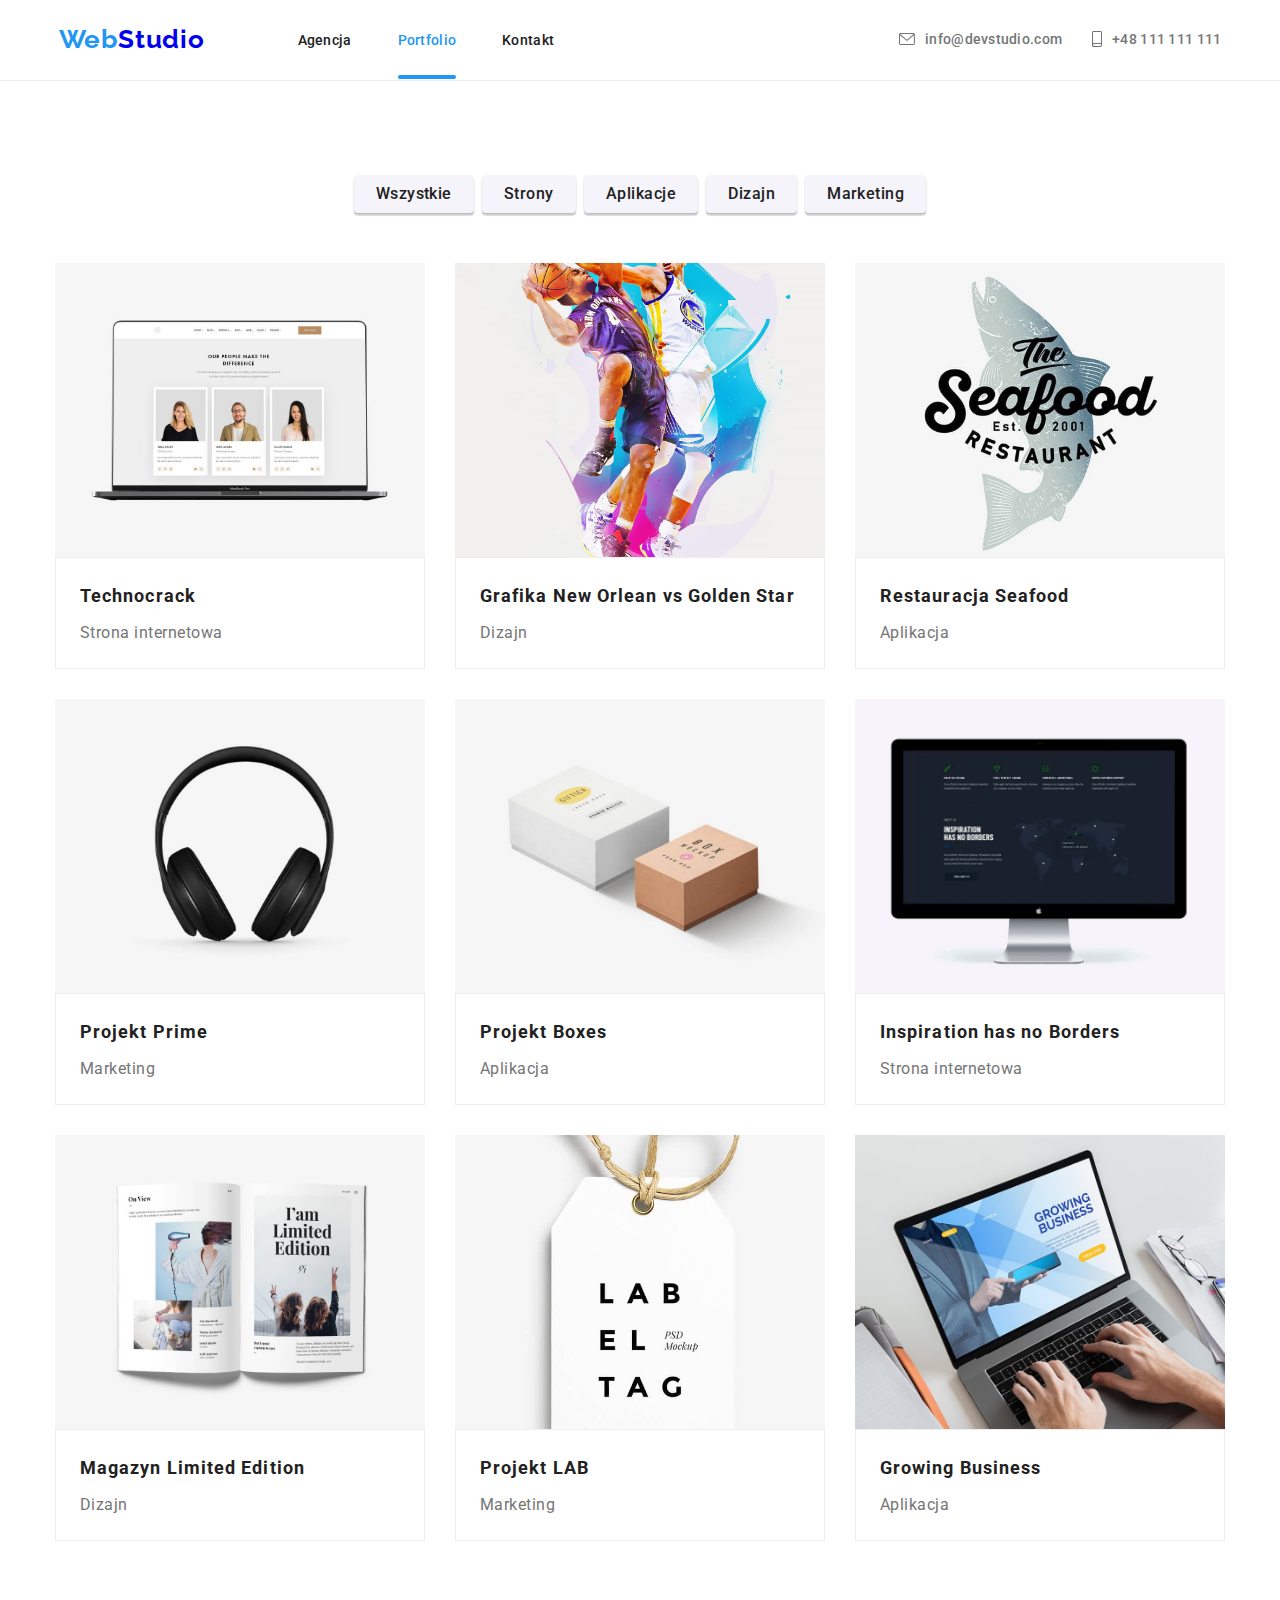
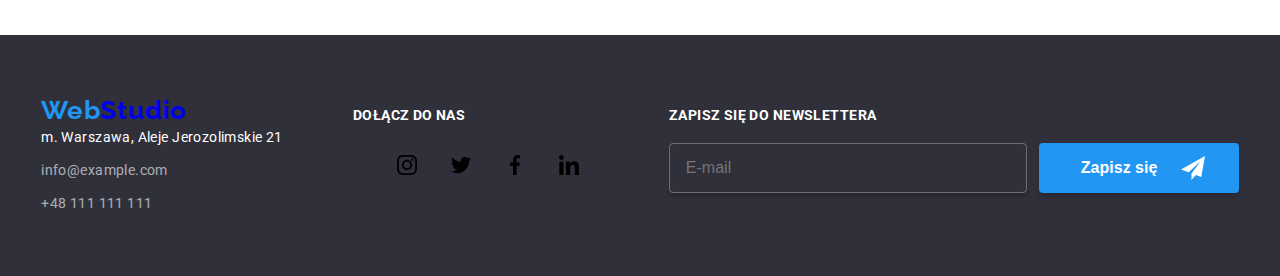
==== portfolio.html @ 89b3011c "Update portfolio.html" ====
<!DOCTYPE html>
<html lang="en">
  <head>
    <meta charset="UTF-8" />
    <meta http-equiv="X-UA-Compatible" content="IE=edge" />
    <meta name="viewport" content="width=device-width, initial-scale=1.0" />
    <title>Portfolio</title>
    <link
      rel="stylesheet"
      href="https://github.com/sindresorhus/modern-normalize.git"
    />
    <link rel="stylesheet" href="css/main.min.css" />
    <link rel="preconnect" href="https://fonts.googleapis.com" />
    <link rel="preconnect" href="https://fonts.gstatic.com" crossorigin />
    <link
      href="https://fonts.googleapis.com/css2?family=Raleway:wght@700&family=Roboto:wght@400;500;700;900&display=swap"
      rel="stylesheet"
    />
  </head>

  <body>
    <header class="header">
      <div class="container">
        <nav class="navigation">
          <a class="logo logo--light" href="index.html"
            ><span class="logo__accent-text">Web</span>Studio</a
          >
          <ul class="navigation__list">
            <li class="navigation__item">
              <a class="navigation__link" href="./index.html">Agencja</a>
            </li>
            <li class="navigation__item">
              <a class="current" href="./portfolio.html">Portfolio</a>
            </li>
            <li class="navigation__item">
              <a class="navigation__link" href="/kontakt">Kontakt</a>
            </li>
          </ul>
          <ul class="contact">
            <li class="contact__item">
              <a
                class="contact__link contact__link--mail"
                href="mailto:info@devstudio.com"
              >
                <svg class="contact__icon" width="16px" height="12px">
                  <use href="./images/icons.svg#icon-envelope"></use>
                </svg>
                <span>info@devstudio.com</span></a
              >
            </li>
            <li class="contact__item">
              <a
                class="contact__link contact__link--phone"
                href="tel:+48111111111"
              >
                <svg class="contact__icon" width="10px" height="16px">
                  <use href="./images/icons.svg#icon-smartphone"></use>
                </svg>
                <span>+48 111 111 111</span>
              </a>
            </li>
          </ul>
        </nav>
      </div>
    </header>

    <main>
      <!--HERO-->
      <section class="portfolio__hero">
        <div class="container">
          <h2 class="hidden">Portfolio Hero</h2>
          <nav class="portfolio__navigation">
            <ul class="portfolio__navigation-list">
              <li class="portfolio__navigation-item">
                <button class="portfolio__navigation-btn" type="button">
                  Wszystkie
                </button>
              </li>
              <li class="portfolio__navigation-item">
                <button class="portfolio__navigation-btn" type="button">
                  Strony
                </button>
              </li>
              <li class="portfolio__navigation-item">
                <button class="portfolio__navigation-btn" type="button">
                  Aplikacje
                </button>
              </li>
              <li class="portfolio__navigation-item">
                <button class="portfolio__navigation-btn" type="button">
                  Dizajn
                </button>
              </li>
              <li class="portfolio__navigation-item">
                <button class="portfolio__navigation-btn" type="button">
                  Marketing
                </button>
              </li>
            </ul>
          </nav>
        </div>
      </section>
      <!--END HERO-->

      <!--GALLERY-->
      <section class="gallery">
        <div class="container">
          <ul class="gallery__list">
            <li class="gallery__item">
              <div class="gallery__card">
                <img
                  class="gallery__img"
                  src="./images/portfolio/portfolio-a.jpg"
                  alt="Technocrack image"
                  width="370"
                  height="294"
                />
                <div class="overlay">
                  <p>
                    Lorem ipsum dolor sit amet consectetur adipisicing elit.
                    Reprehenderit debitis quas, fuga possimus non dolorum,
                    repellat qui provident dolores ad odit eum at eius dicta.
                    Harum reiciendis ipsum at officiis!
                  </p>
                </div>
              </div>
              <div class="gallery__item-wrapper">
                <h3 class="gallery__item-header">Technocrack</h3>
                <p class="gallery__item-description">Strona internetowa</p>
              </div>
            </li>
            <li class="gallery__item">
              <div class="gallery__card">
                <img
                  class="gallery__img"
                  src="./images/portfolio/portfolio-b.jpg"
                  alt="Grafika New Orlean vs Golden Star"
                  width="370"
                  height="294"
                />
                <div class="overlay">
                  <p>
                    Lorem ipsum dolor sit amet consectetur adipisicing elit.
                    Reprehenderit debitis quas, fuga possimus non dolorum,
                    repellat qui provident dolores ad odit eum at eius dicta.
                    Harum reiciendis ipsum at officiis!
                  </p>
                </div>
              </div>
              <div class="gallery__item-wrapper">
                <h3 class="gallery__item-header">
                  Grafika New Orlean vs Golden Star
                </h3>
                <p class="gallery__item-description">Dizajn</p>
              </div>
            </li>
            <li class="gallery__item">
              <div class="gallery__card">
                <img
                  class="gallery__img"
                  src="./images/portfolio/portfolio-c.jpg"
                  alt="Restauracja Seafood image"
                  width="370"
                  height="294"
                />
                <div class="overlay">
                  <p>
                    Lorem ipsum dolor sit amet consectetur adipisicing elit.
                    Reprehenderit debitis quas, fuga possimus non dolorum,
                    repellat qui provident dolores ad odit eum at eius dicta.
                    Harum reiciendis ipsum at officiis!
                  </p>
                </div>
              </div>
              <div class="gallery__item-wrapper">
                <h3 class="gallery__item-header">Restauracja Seafood</h3>
                <p class="gallery__item-description">Aplikacja</p>
              </div>
            </li>
            <li class="gallery__item">
              <div class="gallery__card">
                <img
                  class="gallery__img"
                  src="./images/portfolio/portfolio-d.jpg"
                  alt="Projekt Prime image"
                  width="370"
                  height="294"
                />
                <div class="overlay">
                  <p>
                    Lorem ipsum dolor sit amet consectetur adipisicing elit.
                    Reprehenderit debitis quas, fuga possimus non dolorum,
                    repellat qui provident dolores ad odit eum at eius dicta.
                    Harum reiciendis ipsum at officiis!
                  </p>
                </div>
              </div>
              <div class="gallery__item-wrapper">
                <h3 class="gallery__item-header">Projekt Prime</h3>
                <p class="gallery__item-description">Marketing</p>
              </div>
            </li>
            <li class="gallery__item">
              <div class="gallery__card">
                <img
                  class="gallery__img"
                  src="./images/portfolio/portfolio-e.jpg"
                  alt="Projekt Boxes image"
                  width="370"
                  height="294"
                />
                <div class="overlay">
                  <p>
                    Lorem ipsum dolor sit amet consectetur adipisicing elit.
                    Reprehenderit debitis quas, fuga possimus non dolorum,
                    repellat qui provident dolores ad odit eum at eius dicta.
                    Harum reiciendis ipsum at officiis!
                  </p>
                </div>
              </div>
              <div class="gallery__item-wrapper">
                <h3 class="gallery__item-header">Projekt Boxes</h3>
                <p class="gallery__item-description">Aplikacja</p>
              </div>
            </li>
            <li class="gallery__item">
              <div class="gallery__card">
                <img
                  class="gallery__img"
                  src="./images/portfolio/portfolio-f.jpg"
                  alt="Inspiration has no Borders image"
                  width="370"
                  height="294"
                />
                <div class="overlay">
                  <p>
                    Lorem ipsum dolor sit amet consectetur adipisicing elit.
                    Reprehenderit debitis quas, fuga possimus non dolorum,
                    repellat qui provident dolores ad odit eum at eius dicta.
                    Harum reiciendis ipsum at officiis!
                  </p>
                </div>
              </div>
              <div class="gallery__item-wrapper">
                <h3 class="gallery__item-header">Inspiration has no Borders</h3>
                <p class="gallery__item-description">Strona internetowa</p>
              </div>
            </li>
            <li class="gallery__item">
              <div class="gallery__card">
                <img
                  class="gallery__img"
                  src="./images/portfolio/portfolio-g.jpg"
                  alt="Magazyn Limited Edition image"
                  width="370"
                  height="294"
                />
                <div class="overlay">
                  <p>
                    Lorem ipsum dolor sit amet consectetur adipisicing elit.
                    Reprehenderit debitis quas, fuga possimus non dolorum,
                    repellat qui provident dolores ad odit eum at eius dicta.
                    Harum reiciendis ipsum at officiis!
                  </p>
                </div>
              </div>
              <div class="gallery__item-wrapper">
                <h3 class="gallery__item-header">Magazyn Limited Edition</h3>
                <p class="gallery__item-description">Dizajn</p>
              </div>
            </li>
            <li class="gallery__item">
              <div class="gallery__card">
                <img
                  class="gallery__img"
                  src="./images/portfolio/portfolio-h.jpg"
                  alt="Projekt LAB image"
                  width="370"
                  height="294"
                />
                <div class="overlay">
                  <p>
                    Lorem ipsum dolor sit amet consectetur adipisicing elit.
                    Reprehenderit debitis quas, fuga possimus non dolorum,
                    repellat qui provident dolores ad odit eum at eius dicta.
                    Harum reiciendis ipsum at officiis!
                  </p>
                </div>
              </div>
              <div class="gallery__item-wrapper">
                <h3 class="gallery__item-header">Projekt LAB</h3>
                <p class="gallery__item-description">Marketing</p>
              </div>
            </li>
            <li class="gallery__item">
              <div class="gallery__card">
                <img
                  class="gallery__img"
                  src="./images/portfolio/portfolio-i.jpg"
                  alt="Growing Business image"
                  width="370"
                  height="294"
                />
                <div class="overlay">
                  <p>
                    Lorem ipsum dolor sit amet consectetur adipisicing elit.
                    Reprehenderit debitis quas, fuga possimus non dolorum,
                    repellat qui provident dolores ad odit eum at eius dicta.
                    Harum reiciendis ipsum at officiis!
                  </p>
                </div>
              </div>
              <div class="gallery__item-wrapper">
                <h3 class="gallery__item-header">Growing Business</h3>
                <p class="gallery__item-description">Aplikacja</p>
              </div>
            </li>
          </ul>
        </div>
      </section>
      <!--END GALLERY-->
    </main>

    <!--FOOTER-->
    <footer class="footer">
      <div class="container">
        <div class="contact-info">
          <a class="logo logo--dark" href="index.html"
            ><span class="logo__accent-text">Web</span>Studio</a
          >
          <address class="address">
            <ul class="contact-info__list">
              <li class="contact-info__item">
                <a
                  class="contact-info__link contact-info__link--address"
                  href="https://goo.gl/maps/wrtb3fmdNpKWTfnc9"
                  target="_blank"
                  >m. Warszawa, Aleje Jerozolimskie 21</a
                >
              </li>
              <li class="contact-info__item">
                <a class="contact-info__link" href="mailto:info@example.com"
                  >info@example.com</a
                >
              </li>
              <li class="contact-info__item">
                <a class="contact-info__link" href="tel:+48111111111"
                  >+48 111 111 111</a
                >
              </li>
            </ul>
          </address>
        </div>

        <div class="footer__social-links">
          <h3 class="footer__header">DOŁĄCZ DO NAS</h3>
          <ul class="social-links">
            <li class="social-links__item">
              <svg
                class="social-links__icon social-links__icon--dark"
                width="44"
                height="44"
              >
                <svg width="20" height="20" x="12" y="12">
                  <use href="./images/icons.svg#icon-instagram"></use>
                </svg>
              </svg>
            </li>
            <li class="social-links__item">
              <svg
                class="social-links__icon social-links__icon--dark"
                width="44"
                height="44"
              >
                <svg width="20" height="20" x="12" y="12">
                  <use href="./images/icons.svg#icon-twitter"></use>
                </svg>
              </svg>
            </li>
            <li class="social-links__item">
              <svg
                class="social-links__icon social-links__icon--dark"
                width="44"
                height="44"
              >
                <svg width="20" height="20" x="12" y="12">
                  <use href="./images/icons.svg#icon-facebook"></use>
                </svg>
              </svg>
            </li>
            <li class="social-links__item">
              <svg
                class="social-links__icon social-links__icon--dark"
                width="44"
                height="44"
              >
                <svg width="20" height="20" x="12" y="12">
                  <use href="./images/icons.svg#icon-linkedin"></use>
                </svg>
              </svg>
            </li>
          </ul>
        </div>

        <div class="newsletter">
          <h3 class="footer__header">Zapisz się do newslettera</h3>
          <form class="signup-form" name="signup_form" autocomplete="on">
            <label for="email" class="signup-form__label"></label>
            <input
              type="email"
              class="signup-form__input"
              name="email"
              id="email"
              required
              placeholder="E-mail"
            />
            <button type="submit" class="signup-form__button">
              <span class="signup-form__button-text">Zapisz się</span>
              <svg class="signup-form__icon" width="24px" height="24px">
                <use href="./images/icons.svg#icon-send"></use>
              </svg>
            </button>
          </form>
        </div>
      </div>
    </footer>
    <!--END FOOTER-->
  </body>
</html>
---- css/main.min.css ----
:root{--main-font: "Roboto", sans-serif;--secondary-font: "Raleway", sans-serif}body{font-family:"Roboto", sans-serif;color:#212121;background-color:#fff;margin:0}.container{max-width:1600px;padding:0 15px;margin:0 auto}h1,h2,h3,h4,h5,h6{margin:0;padding:0}ul,ol{margin:0;padding:0}p{margin:0;padding:0}img{display:block}*{box-sizing:border-box}.header .container{padding-top:24px;padding-bottom:25px}.header{border-bottom:1px solid #ececec}.navigation{display:flex;align-items:center;justify-content:center}.navigation__list{display:flex;list-style:none}.navigation__item:not(:last-child){margin-right:46px}.navigation__link{font-weight:500;font-size:14px;line-height:1.143;letter-spacing:0.02em;text-decoration:none;fill:#757575;color:#212121;cursor:pointer;transition:color 250ms cubic-bezier(0.4, 0, 0.2, 1);position:relative;text-decoration:none}.navigation__link:hover,.navigation__link:focus{color:#2196f3;fill:#2196f3}.hero .container{display:flex;flex-direction:column;justify-content:center;align-items:center;padding-top:200px;padding-bottom:200px}.hero{background-color:#2f303a;border-bottom:2px solid #212121;background-image:linear-gradient(rgba(47,48,58,0.4), rgba(47,48,58,0.4)),url("../images/background-img.jpg");background-size:cover;background-repeat:no-repeat}.hero__header{font-weight:900;font-size:44px;line-height:1.364;text-align:center;letter-spacing:0.06em;text-transform:uppercase;color:#fff;width:696px;margin-bottom:30px}.about .container{padding-top:94px;padding-bottom:94px}.about__list{display:flex;justify-content:center;list-style:none}.about__card-wrapper{width:270px}.about__card{width:270px;height:120px}.about__card>.about__card-img{display:block;height:100%;width:100%;object-fit:cover}.about__item:not(:last-child){padding-right:30px}.about__item-wrapper{padding-top:30px}.about__item-header{font-weight:bold;font-size:14px;line-height:1.143;letter-spacing:0.03em;text-transform:uppercase;margin-bottom:10px}.about__item-description{font-size:14px;line-height:1.714;letter-spacing:0.03em;color:#757575}.services .container{padding-top:0;padding-bottom:94px}.services__list{display:flex;justify-content:center;list-style:none}.services__item:not(:last-child){padding-right:30px}.services__img{object-fit:cover}.services__item-wrapper{width:370px;height:70px;background-color:rgba(47,48,58,0.8)}.services__item-header{font-weight:bold;font-size:14px;line-height:1.143;text-align:center;letter-spacing:0.03em;text-transform:uppercase;color:#fff;padding-top:27px;padding-bottom:27px}.services__card-wrapper{position:relative}.services__card-wrapper>.services__item-wrapper{position:absolute;bottom:0px}.team .container{padding-top:94px;padding-bottom:94px}.team{background-color:#f5f4fa}.team__card-wrapper{box-shadow:0px 2px 1px 0px rgba(0,0,0,0.2),0px 1px 1px 0px rgba(0,0,0,0.14),0px 1px 3px 0px rgba(0,0,0,0.12);border-bottom-right-radius:4px;border-bottom-left-radius:4px}.team__list{display:flex;justify-content:center;list-style:none}.team__item:not(:last-child){padding-right:30px}.team__card-img{width:270px;height:260px}.team__card-img>.team__img{display:block;height:100%;width:100%;object-fit:cover}.team__item-wrapper{padding-top:30px;padding-bottom:30px;background-color:#fff;border-bottom-right-radius:4px;border-bottom-left-radius:4px}.team__item-header{font-weight:500;font-size:16px;line-height:1.188;text-align:center;letter-spacing:0.03em;margin-bottom:10px}.team__item-description{font-size:16px;line-height:1.188;text-align:center;letter-spacing:0.03em;color:#757575;margin-bottom:16px}.clients .container{padding-top:94px;padding-bottom:94px}.clients__list{display:flex;justify-content:center;list-style:none}.clients__item:not(:last-child){padding-right:30px}.clients__logo{fill:#afb1b8;border:1px solid #afb1b8;border-radius:4px;transition:fill,border-color 250ms cubic-bezier(0.4, 0, 0.2, 1)}.clients__logo:hover,.clients__logo:focus{fill:#2196f3;cursor:pointer;border-color:#2196f3}.footer{background-color:#2f303a}.footer .container{display:flex;justify-content:center}.footer__header{font-weight:bold;font-size:14px;line-height:1.143;letter-spacing:0.03em;text-transform:uppercase;color:#fff;margin-bottom:20px}.newsletter{display:flex;flex-direction:column;justify-content:flex-start;padding-top:72px;padding-left:78px}.portfolio__hero .container{padding-top:94px;padding-bottom:50px}.portfolio__navigation-list{display:flex;justify-content:center;list-style:none}.portfolio__navigation-item:not(:last-child){margin-right:8px}.gallery .container{display:flex;justify-content:center;padding-top:0;padding-bottom:94px}.gallery__list{display:flex;flex-wrap:wrap;margin-left:-30px;margin-top:-30px;width:1200px;list-style:none}.gallery__item{margin-left:30px;margin-top:30px;flex-basis:calc(100% / 3 - 30px);transition:box-shadow 250ms cubic-bezier(0.4, 0, 0.2, 1)}.gallery__item:hover,.gallery__item:focus{box-shadow:1px 4px 6px 0px rgba(0,0,0,0.16),0px 4px 4px 0px rgba(0,0,0,0.06),0px 1px 1px 0px rgba(0,0,0,0.12)}.gallery__item:hover .overlay{transform:translateY(0)}.gallery__item-wrapper{padding:20px 24px;background-color:#fff;border-top-width:none;border-top-style:none;border-top-color:none;border:1px solid #eeeeee}.gallery__card{width:370px;height:294px;position:relative;overflow:hidden}.gallery__img{display:block;height:100%;width:100%;object-fit:cover}.gallery__item-header{font-weight:bold;font-size:18px;line-height:2;letter-spacing:0.06em;margin-bottom:4px}.gallery__item-description{font-size:16px;line-height:1.875;letter-spacing:0.03em;color:#757575}.backdrop{position:fixed;left:0;top:0;width:100%;height:100%;background-color:rgba(0,0,0,0.2)}.close-btn{position:absolute;top:8px;right:8px;width:30px;height:30px;background-color:#fff;border:1px solid rgba(0,0,0,0.1);border-radius:50%;cursor:pointer;align-content:center;padding:5px 5px}.modal-form__button{display:block;padding:10px 76px;border-radius:4px;border-style:none;background-color:#2196f3;color:#fff;font-weight:bold;font-size:16px;line-height:1.875;text-align:center;cursor:pointer;letter-spacing:6%;margin:0 auto;box-shadow:0px 4px 4px 0px rgba(0,0,0,0.15);transition:background-color 250ms cubic-bezier(0.4, 0, 0.2, 1)}.modal-form__button:hover,.modal-form__button:focus{color:#212121;background-color:#f5f4fa}.signup-form__button{width:200px;height:50px;font-weight:bold;font-size:16px;line-height:1.875;display:flex;align-items:center;text-align:left;letter-spacing:6%;color:#fff;background-color:#2196f3;cursor:pointer;padding-left:42px;border-radius:4px;border-style:none;transition:color,background-color 250ms cubic-bezier(0.4, 0, 0.2, 1);box-shadow:0px 4px 4px 0px rgba(0,0,0,0.15)}.signup-form__button:hover,.signup-form__button:focus{background-color:#f5f4fa}.signup-form__button:hover>*,.signup-form__button:focus>*{color:#212121;fill:#212121}.hero__modal-button{font-weight:bold;font-size:16px;line-height:1.875;letter-spacing:0.06em;color:#fff;background-color:#2196f3;cursor:pointer;padding:10px 41px 10px 42px;border-radius:4px;border-style:none;transition:color,background-color 250ms cubic-bezier(0.4, 0, 0.2, 1)}.hero__modal-button:hover,.hero__modal-button:focus{color:#212121;background-color:#f5f4fa}.portfolio__navigation-btn{font-family:var(--main-font);font-style:normal;font-weight:500;font-size:16px;line-height:1.625;text-align:center;letter-spacing:0.03em;color:#212121;background-color:#f5f4fa;cursor:pointer;padding:6px 22px;border-radius:4px;border-style:none;box-shadow:0px 2px 2px 0px rgba(0,0,0,0.12),0px 1px 2px 0px rgba(0,0,0,0.08),0px 3px 1px 0px rgba(0,0,0,0.1);transition:color,background-color 250ms cubic-bezier(0.4, 0, 0.2, 1)}.portfolio__navigation-btn:hover,.portfolio__navigation-btn:focus{color:#fff;background-color:#2196f3}.contact{display:flex;list-style:none}.contact__link{display:flex;align-items:center;color:#757575;font-weight:500;font-size:14px;line-height:1.143;letter-spacing:0.02em;text-decoration:none;fill:#757575;cursor:pointer;transition:color 250ms cubic-bezier(0.4, 0, 0.2, 1);position:relative;text-decoration:none}.contact__link:hover,.contact__link:focus{color:#2196f3;fill:#2196f3}.contact__link--mail{margin-right:30px;margin-left:345px}.contact__link--phone{margin-right:auto}.contact__icon{margin-right:10px;transition:fill 250ms cubic-bezier(0.4, 0, 0.2, 1)}.contact__icon:hover,.contact__icon:focus{color:#2196f3;fill:#2196f3}.contact-info{display:flex;flex-direction:column;justify-content:flex-start;padding-top:60px;padding-bottom:60px}.contact-info__list{list-style:none}.contact-info__item:not(:first-child){margin-top:9px}.contact-info__link{font-family:var(--main-font);font-style:normal;font-weight:normal;font-size:14px;line-height:1.714;letter-spacing:0.03em;color:#fff;opacity:60%;text-decoration:none;transition:color 250ms cubic-bezier(0.4, 0, 0.2, 1);text-decoration:none}.contact-info__link:hover,.contact-info__link:focus{color:#2196f3;fill:#2196f3}.contact-info__link--address{opacity:1}.current{font-weight:500;font-size:14px;line-height:1.143;letter-spacing:0.02em;text-decoration:none;color:#2196f3;fill:#757575;cursor:pointer;transition:color 250ms cubic-bezier(0.4, 0, 0.2, 1);position:relative}.current::after{position:absolute;content:"";display:block;width:100%;height:4px;background-color:#2196f3;border-radius:2px;border-style:none;top:43.5px}.logo{font-family:var(--secondary-font);font-weight:bold;font-size:26px;line-height:1.192;letter-spacing:0.03em;text-decoration:none;margin-right:93px;text-decoration:none}.logo--light-theme{color:#212121}.logo--dark-theme{color:#fff;margin-bottom:20px}.logo__accent-text{color:#2196f3}.modal{position:absolute;top:50%;left:50%;transform:translate(-50%, -50%);width:528px;min-height:581px;padding:40px;background-color:#fff;border-radius:4px;box-shadow:0px 2px 1px 0px rgba(0,0,0,0.2),0px 1px 1px 0px rgba(0,0,0,0.14),0px 1px 3px 0px rgba(0,0,0,0.12);transition:transform 1s ease-out}.is-hidden{opacity:0;visibility:hidden;pointer-events:none}.is-hidden .modal{transform:rotate(270deg)}.modal-form{display:flex;width:100%;flex-direction:column}.modal-form__header{text-align:center;font-weight:bold;font-size:20px;line-height:1.15;letter-spacing:3%;color:#212121;margin-bottom:12px}.modal-form__field{font-size:12px;line-height:1.167;text-align:left;vertical-align:top;letter-spacing:1%;color:#757575}.modal-form__field:not(:first-child){margin-top:10px}.modal-form__input-wrapper{position:relative;display:block;margin-top:4px}.modal-form__input{width:100%;height:40px;border:1px solid rgba(33,33,33,0.2);border-radius:4px;padding-left:42px;transition:border-color 250ms cubic-bezier(0.4, 0, 0.2, 1)}.modal-form__input:focus{outline:none;border-color:#2196f3}.modal-form__input:focus+.modal-form__icon{fill:#2196f3}.modal-form__icon{position:absolute;top:50%;left:12px;transform:translateY(-50%);fill:#212121;display:block;width:18px;height:18px;transition:fill 250ms cubic-bezier(0.4, 0, 0.2, 1)}.modal-form__message{width:100%;height:120px;border:1px solid rgba(33,33,33,0.2);border-radius:4px;outline:none;padding:12px 16px;margin-top:4px;margin-bottom:20px;resize:none;transition:border-color 250ms cubic-bezier(0.4, 0, 0.2, 1)}.modal-form__message:focus{outline:none;border-color:#2196f3}.modal-form__message::placeholder{font-size:12px;line-height:1.167;text-align:left;vertical-align:top;letter-spacing:1%;color:rgba(117,117,117,0.5)}.modal-form__policy-wrapper{display:flex;justify-content:center}.modal-form__policy-text{margin-bottom:30px;font-size:14px;line-height:1.714;text-align:left;vertical-align:top;align-items:center;letter-spacing:3%;color:#757575;cursor:pointer}.modal-form__policy-text::before{display:inline-block;vertical-align:middle;content:"";width:12px;height:12px;border:2.5px solid #212121;border-radius:3px;margin-right:8px;cursor:pointer;transition:background-color,border-color 250ms cubic-bezier(0.4, 0, 0.2, 1)}.modal-form__policy{appearance:none}.modal-form__policy:checked+.modal-form__policy-text::before{background-color:#2196f3;border-width:1px;border-color:#2196f3;background-image:url(../images/icon-check.svg);background-size:contain;background-repeat:no-repeat;width:15px;height:15px}.modal-form__policy-link{color:#2196f3;text-decoration:none}.overlay{position:absolute;top:0;left:0;width:100%;height:100%;background-color:rgba(33,150,243,0.9);transform:translateY(100%);transition:transform 250ms cubic-bezier(0.4, 0, 0.2, 1)}.overlay>p{color:#fff;padding:49px 45px 49px 24px;margin:0;font-size:18px;line-height:28px;text-align:left;letter-spacing:3%}.secondary-header{font-weight:700;font-size:36px;line-height:1.167;text-align:center;letter-spacing:0.03em;margin-bottom:50px}.hidden{display:none}.signup-form{display:flex;flex-direction:row}.signup-form__input{width:358px;height:50px;border-radius:4px;border:1px solid rgba(255,255,255,0.3);font-size:16px;line-height:1.25;text-align:left;letter-spacing:3%;color:rgba(255,255,255,0.6);padding-left:16px;box-shadow:0px 4px 4px 0px rgba(0,0,0,0.15);margin-right:12px;background-color:inherit;transition:border-color 250ms cubic-bezier(0.4, 0, 0.2, 1);outline:none}.signup-form__input:focus-within{border-color:#2196f3}.signup-form__icon{width:24px;height:24px;fill:#fff;margin-left:24px;transition:fill,background-color 250ms cubic-bezier(0.4, 0, 0.2, 1)}.social-links{display:flex;list-style:none}.social-links__item:first-child{padding-left:32px}.social-links__item:not(:last-child){padding-right:10px}.social-links__item--left:first-child{padding-left:0px}.social-links__icon{cursor:pointer;border-radius:50%;border-style:none;height:44px;width:44px;transition:fill,background-color 250ms cubic-bezier(0.4, 0, 0.2, 1)}.social-links__icon:hover,.social-links__icon:focus{fill:#fff;background-color:#2196f3;border-radius:50%;border-style:none;height:44px;width:44px}.social-links__icon--light-theme{fill:#afb1b8;background-color:#fff}.social-links__icon--dark-theme{fill:#fff;background-image:linear-gradient(rgba(255,255,255,0.1), rgba(255,255,255,0.1))}.footer__social-links{display:flex;flex-direction:column;justify-content:flex-start;padding-top:72px;padding-left:70px}
/*# sourceMappingURL=main.min.css.map */
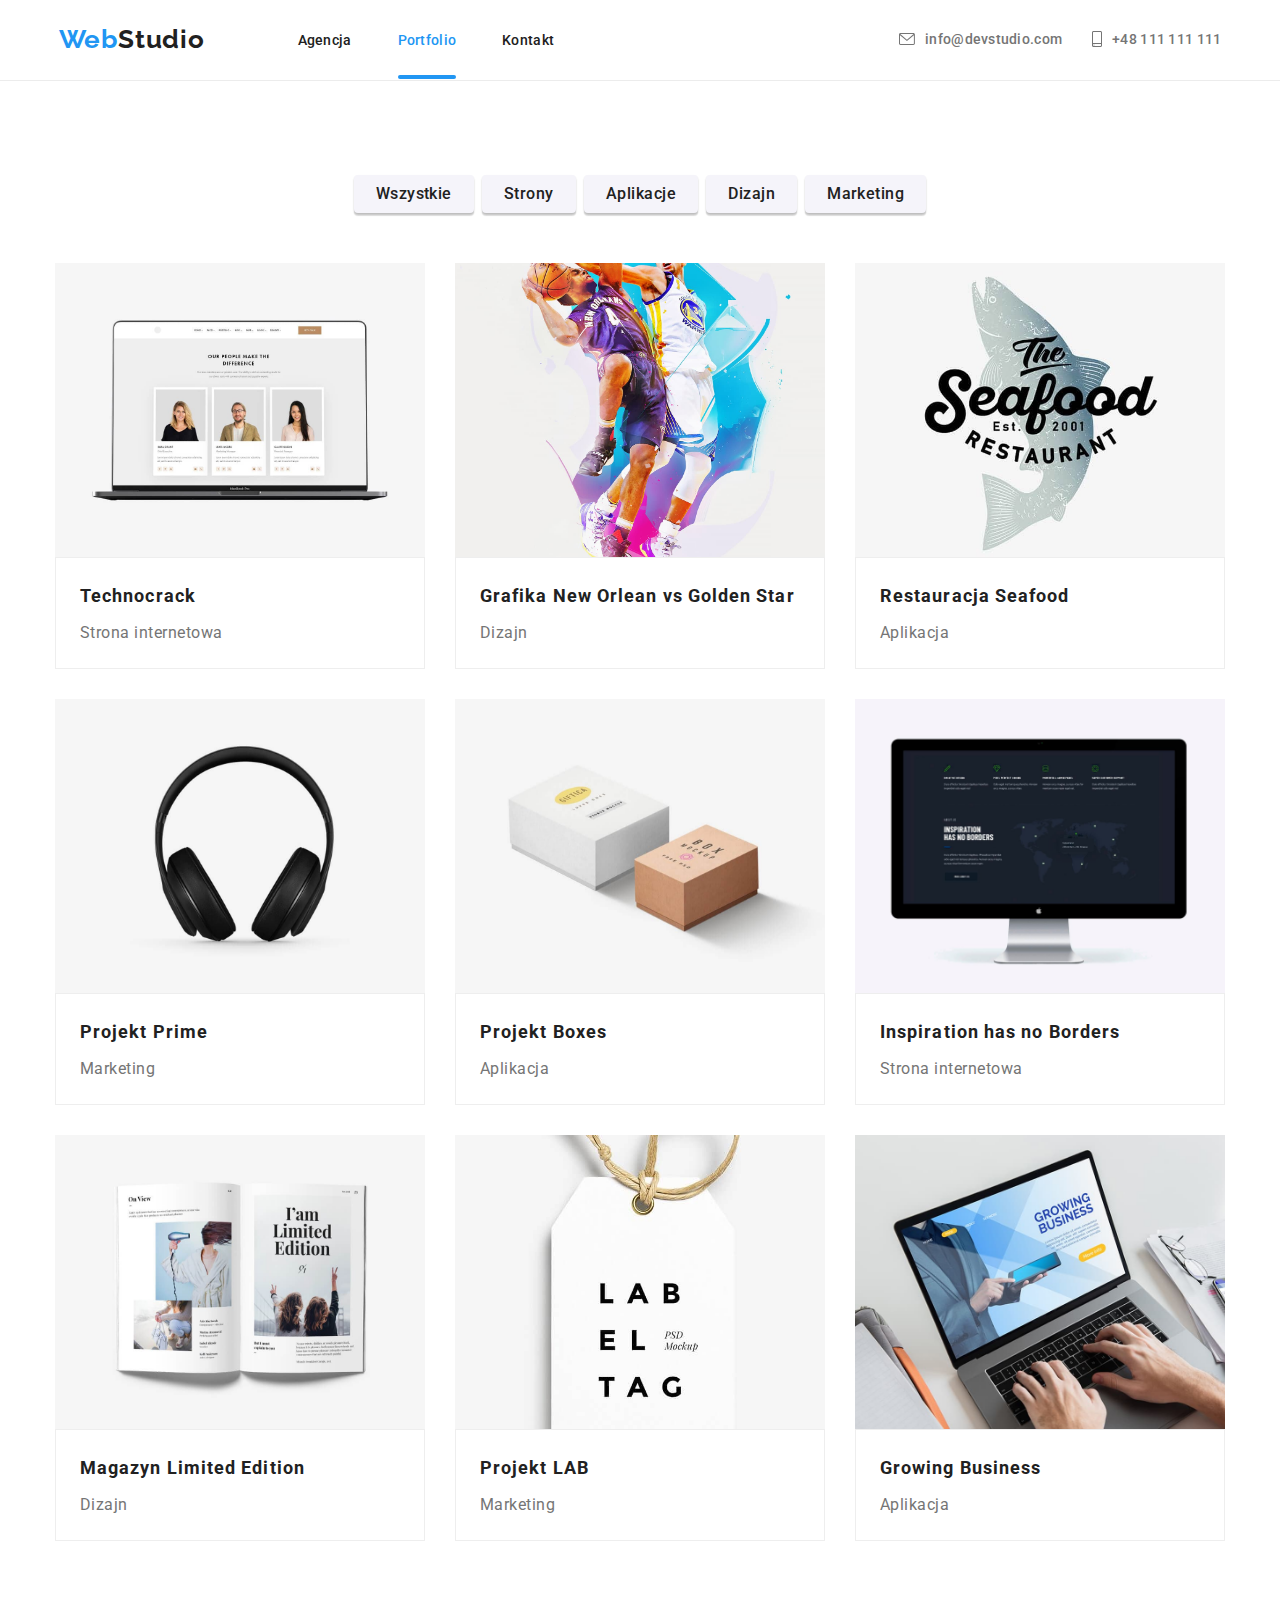
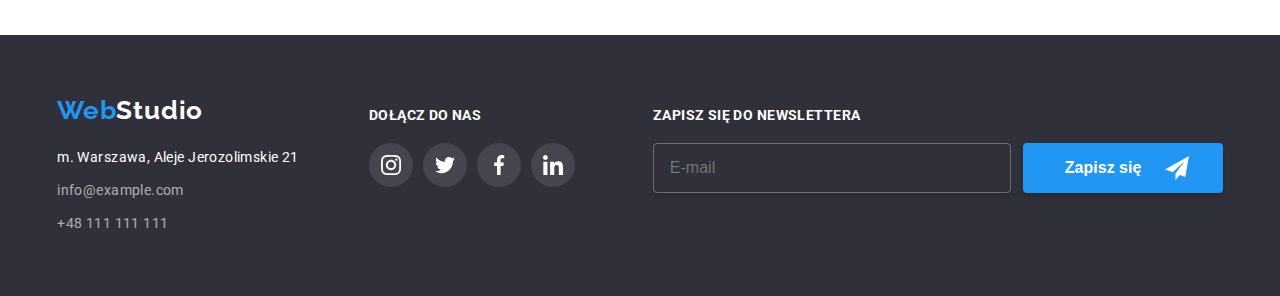
==== commit 7ade2765: "Update portfolio.html" ====
--- a/portfolio.html
+++ b/portfolio.html
@@ -60,6 +60,19 @@
               </a>
             </li>
           </ul>
+          <ul class="mobile-menu">
+            <li class="mobile-menu__item">
+              <button
+                type="button"
+                class="mobile-menu__modal-button"
+                data-modal-open
+              >
+                <svg class="mobile-menu__icon" width="24px" height="16px">
+                  <use href="./images/icons.svg#icon-mobile-menu"></use>
+                </svg>
+              </button>
+            </li>
+          </ul>
         </nav>
       </div>
     </header>
@@ -68,7 +81,6 @@
       <!--HERO-->
       <section class="portfolio__hero">
         <div class="container">
-          <h2 class="hidden">Portfolio Hero</h2>
           <nav class="portfolio__navigation">
             <ul class="portfolio__navigation-list">
               <li class="portfolio__navigation-item">
@@ -425,5 +437,62 @@
       </div>
     </footer>
     <!--END FOOTER-->
+
+    <!--MOBILE MENU-->
+    <div class="mobile-menu is-hidden" data-modal>
+      <div class="mobile-menu__modal">
+        <button type="button" class="mobile-menu__close-btn" data-modal-close>
+          <svg width="18px" height="18px" x="17px" y="500px">
+            <use href="./images/icons.svg#icon-close"></use>
+          </svg>
+        </button>
+
+        <ul class="mobile-menu__navigation-list">
+          <li class="mobile-menu__navigation-item">
+            <a class="mobile-menu__current" href="./index.html">Agencja</a>
+          </li>
+          <li class="mobile-menu__navigation-item">
+            <a class="mobile-menu__navigation-link" href="./portfolio.html">Portfolio</a>
+          </li>
+          <li class="mobile-menu__navigation-item">
+            <a class="mobile-menu__navigation-link" href="/kontakt">Kontakt</a>
+          </li>
+        </ul>
+
+        <ul class="mobile-menu__contact">
+          <li class="mobile-menu__contact-item">
+            <a
+              class="mobile-menu__contact-link mobile-menu__contact-link--phone"
+              href="tel:+48111111111"
+            ><span>+48 111 111 111</span>
+            </a>
+          </li>
+          <li class="mobile-menu__contact-item">
+            <a
+              class="mobile-menu__contact-link mobile-menu__contact-link--mail"
+              href="mailto:info@devstudio.com"
+            ><span>info@devstudio.com</span></a
+            >
+          </li>
+        </ul>
+
+        <ul class="mobile-menu__social-links">
+          <li class="mobile-menu__social-links-item">
+            <a class="mobile-menu__social-links-link" href="#">Instagram</a>
+          </li>
+          <li class="mobile-menu__social-links-item">
+            <a class="mobile-menu__social-links-link" href="#">Twitter</a>
+          </li>
+          <li class="mobile-menu__social-links-item">
+            <a class="mobile-menu__social-links-link" href="#">Facebook</a>
+          </li>
+          <li class="mobile-menu__social-links-item">
+            <a class="mobile-menu__social-links-link" href="#">LinkedIn</a>
+          </li>
+      </div>
+    </div>
+    <!--END MOBILE MENU-->
+
+    <script src="./js/mobile-menu.js"></script>
   </body>
 </html>
--- a/css/main.min.css
+++ b/css/main.min.css
@@ -1,2 +1,2 @@
-:root{--main-font: "Roboto", sans-serif;--secondary-font: "Raleway", sans-serif}body{font-family:"Roboto", sans-serif;color:#212121;background-color:#fff;margin:0}.container{max-width:1600px;padding:0 15px;margin:0 auto}h1,h2,h3,h4,h5,h6{margin:0;padding:0}ul,ol{margin:0;padding:0}p{margin:0;padding:0}img{display:block}*{box-sizing:border-box}.header .container{padding-top:24px;padding-bottom:25px}.header{border-bottom:1px solid #ececec}.navigation{display:flex;align-items:center;justify-content:center}.navigation__list{display:flex;list-style:none}.navigation__item:not(:last-child){margin-right:46px}.navigation__link{font-weight:500;font-size:14px;line-height:1.143;letter-spacing:0.02em;text-decoration:none;fill:#757575;color:#212121;cursor:pointer;transition:color 250ms cubic-bezier(0.4, 0, 0.2, 1);position:relative;text-decoration:none}.navigation__link:hover,.navigation__link:focus{color:#2196f3;fill:#2196f3}.hero .container{display:flex;flex-direction:column;justify-content:center;align-items:center;padding-top:200px;padding-bottom:200px}.hero{background-color:#2f303a;border-bottom:2px solid #212121;background-image:linear-gradient(rgba(47,48,58,0.4), rgba(47,48,58,0.4)),url("../images/background-img.jpg");background-size:cover;background-repeat:no-repeat}.hero__header{font-weight:900;font-size:44px;line-height:1.364;text-align:center;letter-spacing:0.06em;text-transform:uppercase;color:#fff;width:696px;margin-bottom:30px}.about .container{padding-top:94px;padding-bottom:94px}.about__list{display:flex;justify-content:center;list-style:none}.about__card-wrapper{width:270px}.about__card{width:270px;height:120px}.about__card>.about__card-img{display:block;height:100%;width:100%;object-fit:cover}.about__item:not(:last-child){padding-right:30px}.about__item-wrapper{padding-top:30px}.about__item-header{font-weight:bold;font-size:14px;line-height:1.143;letter-spacing:0.03em;text-transform:uppercase;margin-bottom:10px}.about__item-description{font-size:14px;line-height:1.714;letter-spacing:0.03em;color:#757575}.services .container{padding-top:0;padding-bottom:94px}.services__list{display:flex;justify-content:center;list-style:none}.services__item:not(:last-child){padding-right:30px}.services__img{object-fit:cover}.services__item-wrapper{width:370px;height:70px;background-color:rgba(47,48,58,0.8)}.services__item-header{font-weight:bold;font-size:14px;line-height:1.143;text-align:center;letter-spacing:0.03em;text-transform:uppercase;color:#fff;padding-top:27px;padding-bottom:27px}.services__card-wrapper{position:relative}.services__card-wrapper>.services__item-wrapper{position:absolute;bottom:0px}.team .container{padding-top:94px;padding-bottom:94px}.team{background-color:#f5f4fa}.team__card-wrapper{box-shadow:0px 2px 1px 0px rgba(0,0,0,0.2),0px 1px 1px 0px rgba(0,0,0,0.14),0px 1px 3px 0px rgba(0,0,0,0.12);border-bottom-right-radius:4px;border-bottom-left-radius:4px}.team__list{display:flex;justify-content:center;list-style:none}.team__item:not(:last-child){padding-right:30px}.team__card-img{width:270px;height:260px}.team__card-img>.team__img{display:block;height:100%;width:100%;object-fit:cover}.team__item-wrapper{padding-top:30px;padding-bottom:30px;background-color:#fff;border-bottom-right-radius:4px;border-bottom-left-radius:4px}.team__item-header{font-weight:500;font-size:16px;line-height:1.188;text-align:center;letter-spacing:0.03em;margin-bottom:10px}.team__item-description{font-size:16px;line-height:1.188;text-align:center;letter-spacing:0.03em;color:#757575;margin-bottom:16px}.clients .container{padding-top:94px;padding-bottom:94px}.clients__list{display:flex;justify-content:center;list-style:none}.clients__item:not(:last-child){padding-right:30px}.clients__logo{fill:#afb1b8;border:1px solid #afb1b8;border-radius:4px;transition:fill,border-color 250ms cubic-bezier(0.4, 0, 0.2, 1)}.clients__logo:hover,.clients__logo:focus{fill:#2196f3;cursor:pointer;border-color:#2196f3}.footer{background-color:#2f303a}.footer .container{display:flex;justify-content:center}.footer__header{font-weight:bold;font-size:14px;line-height:1.143;letter-spacing:0.03em;text-transform:uppercase;color:#fff;margin-bottom:20px}.newsletter{display:flex;flex-direction:column;justify-content:flex-start;padding-top:72px;padding-left:78px}.portfolio__hero .container{padding-top:94px;padding-bottom:50px}.portfolio__navigation-list{display:flex;justify-content:center;list-style:none}.portfolio__navigation-item:not(:last-child){margin-right:8px}.gallery .container{display:flex;justify-content:center;padding-top:0;padding-bottom:94px}.gallery__list{display:flex;flex-wrap:wrap;margin-left:-30px;margin-top:-30px;width:1200px;list-style:none}.gallery__item{margin-left:30px;margin-top:30px;flex-basis:calc(100% / 3 - 30px);transition:box-shadow 250ms cubic-bezier(0.4, 0, 0.2, 1)}.gallery__item:hover,.gallery__item:focus{box-shadow:1px 4px 6px 0px rgba(0,0,0,0.16),0px 4px 4px 0px rgba(0,0,0,0.06),0px 1px 1px 0px rgba(0,0,0,0.12)}.gallery__item:hover .overlay{transform:translateY(0)}.gallery__item-wrapper{padding:20px 24px;background-color:#fff;border-top-width:none;border-top-style:none;border-top-color:none;border:1px solid #eeeeee}.gallery__card{width:370px;height:294px;position:relative;overflow:hidden}.gallery__img{display:block;height:100%;width:100%;object-fit:cover}.gallery__item-header{font-weight:bold;font-size:18px;line-height:2;letter-spacing:0.06em;margin-bottom:4px}.gallery__item-description{font-size:16px;line-height:1.875;letter-spacing:0.03em;color:#757575}.backdrop{position:fixed;left:0;top:0;width:100%;height:100%;background-color:rgba(0,0,0,0.2)}.close-btn{position:absolute;top:8px;right:8px;width:30px;height:30px;background-color:#fff;border:1px solid rgba(0,0,0,0.1);border-radius:50%;cursor:pointer;align-content:center;padding:5px 5px}.modal-form__button{display:block;padding:10px 76px;border-radius:4px;border-style:none;background-color:#2196f3;color:#fff;font-weight:bold;font-size:16px;line-height:1.875;text-align:center;cursor:pointer;letter-spacing:6%;margin:0 auto;box-shadow:0px 4px 4px 0px rgba(0,0,0,0.15);transition:background-color 250ms cubic-bezier(0.4, 0, 0.2, 1)}.modal-form__button:hover,.modal-form__button:focus{color:#212121;background-color:#f5f4fa}.signup-form__button{width:200px;height:50px;font-weight:bold;font-size:16px;line-height:1.875;display:flex;align-items:center;text-align:left;letter-spacing:6%;color:#fff;background-color:#2196f3;cursor:pointer;padding-left:42px;border-radius:4px;border-style:none;transition:color,background-color 250ms cubic-bezier(0.4, 0, 0.2, 1);box-shadow:0px 4px 4px 0px rgba(0,0,0,0.15)}.signup-form__button:hover,.signup-form__button:focus{background-color:#f5f4fa}.signup-form__button:hover>*,.signup-form__button:focus>*{color:#212121;fill:#212121}.hero__modal-button{font-weight:bold;font-size:16px;line-height:1.875;letter-spacing:0.06em;color:#fff;background-color:#2196f3;cursor:pointer;padding:10px 41px 10px 42px;border-radius:4px;border-style:none;transition:color,background-color 250ms cubic-bezier(0.4, 0, 0.2, 1)}.hero__modal-button:hover,.hero__modal-button:focus{color:#212121;background-color:#f5f4fa}.portfolio__navigation-btn{font-family:var(--main-font);font-style:normal;font-weight:500;font-size:16px;line-height:1.625;text-align:center;letter-spacing:0.03em;color:#212121;background-color:#f5f4fa;cursor:pointer;padding:6px 22px;border-radius:4px;border-style:none;box-shadow:0px 2px 2px 0px rgba(0,0,0,0.12),0px 1px 2px 0px rgba(0,0,0,0.08),0px 3px 1px 0px rgba(0,0,0,0.1);transition:color,background-color 250ms cubic-bezier(0.4, 0, 0.2, 1)}.portfolio__navigation-btn:hover,.portfolio__navigation-btn:focus{color:#fff;background-color:#2196f3}.contact{display:flex;list-style:none}.contact__link{display:flex;align-items:center;color:#757575;font-weight:500;font-size:14px;line-height:1.143;letter-spacing:0.02em;text-decoration:none;fill:#757575;cursor:pointer;transition:color 250ms cubic-bezier(0.4, 0, 0.2, 1);position:relative;text-decoration:none}.contact__link:hover,.contact__link:focus{color:#2196f3;fill:#2196f3}.contact__link--mail{margin-right:30px;margin-left:345px}.contact__link--phone{margin-right:auto}.contact__icon{margin-right:10px;transition:fill 250ms cubic-bezier(0.4, 0, 0.2, 1)}.contact__icon:hover,.contact__icon:focus{color:#2196f3;fill:#2196f3}.contact-info{display:flex;flex-direction:column;justify-content:flex-start;padding-top:60px;padding-bottom:60px}.contact-info__list{list-style:none}.contact-info__item:not(:first-child){margin-top:9px}.contact-info__link{font-family:var(--main-font);font-style:normal;font-weight:normal;font-size:14px;line-height:1.714;letter-spacing:0.03em;color:#fff;opacity:60%;text-decoration:none;transition:color 250ms cubic-bezier(0.4, 0, 0.2, 1);text-decoration:none}.contact-info__link:hover,.contact-info__link:focus{color:#2196f3;fill:#2196f3}.contact-info__link--address{opacity:1}.current{font-weight:500;font-size:14px;line-height:1.143;letter-spacing:0.02em;text-decoration:none;color:#2196f3;fill:#757575;cursor:pointer;transition:color 250ms cubic-bezier(0.4, 0, 0.2, 1);position:relative}.current::after{position:absolute;content:"";display:block;width:100%;height:4px;background-color:#2196f3;border-radius:2px;border-style:none;top:43.5px}.logo{font-family:var(--secondary-font);font-weight:bold;font-size:26px;line-height:1.192;letter-spacing:0.03em;text-decoration:none;margin-right:93px;text-decoration:none}.logo--light-theme{color:#212121}.logo--dark-theme{color:#fff;margin-bottom:20px}.logo__accent-text{color:#2196f3}.modal{position:absolute;top:50%;left:50%;transform:translate(-50%, -50%);width:528px;min-height:581px;padding:40px;background-color:#fff;border-radius:4px;box-shadow:0px 2px 1px 0px rgba(0,0,0,0.2),0px 1px 1px 0px rgba(0,0,0,0.14),0px 1px 3px 0px rgba(0,0,0,0.12);transition:transform 1s ease-out}.is-hidden{opacity:0;visibility:hidden;pointer-events:none}.is-hidden .modal{transform:rotate(270deg)}.modal-form{display:flex;width:100%;flex-direction:column}.modal-form__header{text-align:center;font-weight:bold;font-size:20px;line-height:1.15;letter-spacing:3%;color:#212121;margin-bottom:12px}.modal-form__field{font-size:12px;line-height:1.167;text-align:left;vertical-align:top;letter-spacing:1%;color:#757575}.modal-form__field:not(:first-child){margin-top:10px}.modal-form__input-wrapper{position:relative;display:block;margin-top:4px}.modal-form__input{width:100%;height:40px;border:1px solid rgba(33,33,33,0.2);border-radius:4px;padding-left:42px;transition:border-color 250ms cubic-bezier(0.4, 0, 0.2, 1)}.modal-form__input:focus{outline:none;border-color:#2196f3}.modal-form__input:focus+.modal-form__icon{fill:#2196f3}.modal-form__icon{position:absolute;top:50%;left:12px;transform:translateY(-50%);fill:#212121;display:block;width:18px;height:18px;transition:fill 250ms cubic-bezier(0.4, 0, 0.2, 1)}.modal-form__message{width:100%;height:120px;border:1px solid rgba(33,33,33,0.2);border-radius:4px;outline:none;padding:12px 16px;margin-top:4px;margin-bottom:20px;resize:none;transition:border-color 250ms cubic-bezier(0.4, 0, 0.2, 1)}.modal-form__message:focus{outline:none;border-color:#2196f3}.modal-form__message::placeholder{font-size:12px;line-height:1.167;text-align:left;vertical-align:top;letter-spacing:1%;color:rgba(117,117,117,0.5)}.modal-form__policy-wrapper{display:flex;justify-content:center}.modal-form__policy-text{margin-bottom:30px;font-size:14px;line-height:1.714;text-align:left;vertical-align:top;align-items:center;letter-spacing:3%;color:#757575;cursor:pointer}.modal-form__policy-text::before{display:inline-block;vertical-align:middle;content:"";width:12px;height:12px;border:2.5px solid #212121;border-radius:3px;margin-right:8px;cursor:pointer;transition:background-color,border-color 250ms cubic-bezier(0.4, 0, 0.2, 1)}.modal-form__policy{appearance:none}.modal-form__policy:checked+.modal-form__policy-text::before{background-color:#2196f3;border-width:1px;border-color:#2196f3;background-image:url(../images/icon-check.svg);background-size:contain;background-repeat:no-repeat;width:15px;height:15px}.modal-form__policy-link{color:#2196f3;text-decoration:none}.overlay{position:absolute;top:0;left:0;width:100%;height:100%;background-color:rgba(33,150,243,0.9);transform:translateY(100%);transition:transform 250ms cubic-bezier(0.4, 0, 0.2, 1)}.overlay>p{color:#fff;padding:49px 45px 49px 24px;margin:0;font-size:18px;line-height:28px;text-align:left;letter-spacing:3%}.secondary-header{font-weight:700;font-size:36px;line-height:1.167;text-align:center;letter-spacing:0.03em;margin-bottom:50px}.hidden{display:none}.signup-form{display:flex;flex-direction:row}.signup-form__input{width:358px;height:50px;border-radius:4px;border:1px solid rgba(255,255,255,0.3);font-size:16px;line-height:1.25;text-align:left;letter-spacing:3%;color:rgba(255,255,255,0.6);padding-left:16px;box-shadow:0px 4px 4px 0px rgba(0,0,0,0.15);margin-right:12px;background-color:inherit;transition:border-color 250ms cubic-bezier(0.4, 0, 0.2, 1);outline:none}.signup-form__input:focus-within{border-color:#2196f3}.signup-form__icon{width:24px;height:24px;fill:#fff;margin-left:24px;transition:fill,background-color 250ms cubic-bezier(0.4, 0, 0.2, 1)}.social-links{display:flex;list-style:none}.social-links__item:first-child{padding-left:32px}.social-links__item:not(:last-child){padding-right:10px}.social-links__item--left:first-child{padding-left:0px}.social-links__icon{cursor:pointer;border-radius:50%;border-style:none;height:44px;width:44px;transition:fill,background-color 250ms cubic-bezier(0.4, 0, 0.2, 1)}.social-links__icon:hover,.social-links__icon:focus{fill:#fff;background-color:#2196f3;border-radius:50%;border-style:none;height:44px;width:44px}.social-links__icon--light-theme{fill:#afb1b8;background-color:#fff}.social-links__icon--dark-theme{fill:#fff;background-image:linear-gradient(rgba(255,255,255,0.1), rgba(255,255,255,0.1))}.footer__social-links{display:flex;flex-direction:column;justify-content:flex-start;padding-top:72px;padding-left:70px}
+:root{--main-font: "Roboto", sans-serif;--secondary-font: "Raleway", sans-serif}body{font-family:"Roboto", sans-serif;color:#212121;background-color:#fff;margin:0}.container{width:100%;padding:0 15px}@media screen and (min-width: 480px){.container{max-width:480px;padding:0 15px;margin:0 auto}}@media screen and (min-width: 768px){.container{max-width:768px;padding:0 15px;margin:0 auto}}@media screen and (min-width: 1200px){.container{max-width:1600px;padding:0 15px;margin:0 auto}}h1,h2,h3,h4,h5,h6{margin:0;padding:0}ul,ol{margin:0;padding:0}p{margin:0;padding:0}img{display:block}*{box-sizing:border-box}.header{border-bottom:1px solid #ececec}@media screen and (min-width: 320px) and (max-width: 767px){.header{padding-top:10px;padding-bottom:10px}}@media screen and (min-width: 768px) and (max-width: 1199px){.header{padding-top:0;padding-bottom:0}}@media screen and (min-width: 1200px) and (max-width: 1600px){.header{padding-top:24px;padding-bottom:25px}}.navigation{display:flex;align-items:center}@media screen and (min-width: 320px) and (max-width: 767px){.navigation{justify-content:space-between}.navigation__list,.navigation__link{display:none}}@media screen and (min-width: 1200px) and (max-width: 1600px){.navigation{justify-content:center}.navigation__list{display:flex;list-style:none;column-gap:46px}.navigation__link{font-weight:500;font-size:14px;line-height:1.143;letter-spacing:0.02em;text-decoration:none;fill:#757575;color:#212121;cursor:pointer;transition:color 250ms cubic-bezier(0.4, 0, 0.2, 1);position:relative;text-decoration:none}.navigation__link:hover,.navigation__link:focus{color:#2196f3;fill:#2196f3}}.hero .container{display:flex;flex-direction:column;justify-content:center;align-items:center}.hero{background-color:#2f303a;border-bottom:2px solid #212121}.hero__header{font-weight:900;text-align:center;letter-spacing:0.06em;text-transform:uppercase;color:#fff;margin-bottom:30px}@media screen and (min-width: 320px) and (max-width: 767px){.hero{padding-top:118px;padding-bottom:118px;background-image:linear-gradient(rgba(47,48,58,0.4), rgba(47,48,58,0.4)),url("../images/hero/background-img-mobile.jpg");background-size:480px 400px;background-repeat:no-repeat;background-position:center top}.hero__header{font-size:26px;line-height:1.615;width:365px}}@media screen and (min-device-pixel-ratio: 2) and (min-width: 320px), screen and (min-resolution: 192dpi) and (min-width: 320px), screen and (min-resolution: 2dppx) and (min-width: 320px){.hero{background-image:linear-gradient(rgba(47,48,58,0.4), rgba(47,48,58,0.4)),url("../images/hero/background-img-mobile@2x.jpg")}}@media screen and (min-width: 768px) and (max-width: 1199px){.hero{padding-top:200px;padding-bottom:200px;background-image:linear-gradient(rgba(47,48,58,0.4), rgba(47,48,58,0.4)),url("../images/hero/background-img-tablet.jpg");background-size:cover;background-repeat:no-repeat}}@media screen and (min-device-pixel-ratio: 2) and (min-width: 768px), screen and (min-resolution: 192dpi) and (min-width: 768px), screen and (min-resolution: 2dppx) and (min-width: 768px){.hero{background-image:linear-gradient(rgba(47,48,58,0.4), rgba(47,48,58,0.4)),url("../images/hero/background-img-tablet@2x.jpg")}}@media screen and (min-width: 1200px) and (max-width: 1600px){.hero{padding-top:200px;padding-bottom:200px;background-image:linear-gradient(rgba(47,48,58,0.4), rgba(47,48,58,0.4)),url("../images/hero/background-img-desktop.jpg");background-size:cover;background-repeat:no-repeat}.hero__header{font-size:44px;line-height:1.364;width:696px}}@media screen and (min-device-pixel-ratio: 2) and (min-width: 1200px), screen and (min-resolution: 192dpi) and (min-width: 1200px), screen and (min-resolution: 2dppx) and (min-width: 1200px){.hero{background-image:linear-gradient(rgba(47,48,58,0.4), rgba(47,48,58,0.4)),url("../images/hero/background-img-desktop@2x.jpg")}}@media screen and (min-width: 320px) and (max-width: 767px){.about__list{display:flex;flex-direction:column;justify-content:center;list-style:none;row-gap:30px;margin-top:60px;margin-bottom:60px}.about__card-wrapper{width:450px}.about__card{width:450px;height:120px;background-color:#f5f4fa;border-radius:4px;padding-left:90px}.about__item-wrapper{padding-top:30px}.about__item-header{font-weight:bold;font-size:14px;line-height:1.143;letter-spacing:0.03em;text-transform:uppercase;margin-bottom:10px;text-align:center}.about__item-description{font-size:14px;line-height:1.714;letter-spacing:0.03em;color:#757575}}@media screen and (min-width: 1200px) and (max-width: 1600px){.about .container{padding-top:94px;padding-bottom:94px}.about__list{display:flex;justify-content:center;list-style:none;column-gap:30px}.about__card-wrapper{width:270px}.about__card{width:270px;height:120px}.about__card>.about__card-img{display:block;height:100%;width:100%;object-fit:cover}.about__item-wrapper{padding-top:30px}.about__item-header{font-weight:bold;font-size:14px;line-height:1.143;letter-spacing:0.03em;text-transform:uppercase;margin-bottom:10px}.about__item-description{font-size:14px;line-height:1.714;letter-spacing:0.03em;color:#757575}}@media screen and (min-width: 320px) and (max-width: 767px){.services{display:none}}@media screen and (min-width: 1200px) and (max-width: 1600px){.services .container{padding-top:0;padding-bottom:94px}.services__list{display:flex;justify-content:center;list-style:none;column-gap:30px}.services__img{object-fit:cover}.services__item-wrapper{width:370px;height:70px;background-color:rgba(47,48,58,0.8)}.services__item-header{font-weight:bold;font-size:14px;line-height:1.143;text-align:center;letter-spacing:0.03em;text-transform:uppercase;color:#fff;padding-top:27px;padding-bottom:27px}.services__card-wrapper{position:relative}.services__card-wrapper>.services__item-wrapper{position:absolute;bottom:0px}}@media screen and (min-width: 320px) and (max-width: 767px){.team{padding-top:60px;padding-bottom:60px;background-color:#f5f4fa;display:flex;flex-direction:column}.team__item{margin-top:30px}.team__card-wrapper{box-shadow:0px 2px 1px 0px rgba(0,0,0,0.2),0px 1px 1px 0px rgba(0,0,0,0.14),0px 1px 3px 0px rgba(0,0,0,0.12);border-bottom-right-radius:4px;border-bottom-left-radius:4px}.team__list{list-style:none}.team__card-img{width:450px;height:460px}.team__card-img>.team__img{display:block;height:100%;width:100%;object-fit:cover}.team__item-wrapper{padding-top:30px;padding-bottom:30px;background-color:#fff;border-bottom-right-radius:4px;border-bottom-left-radius:4px}.team__item-header{font-weight:500;font-size:16px;line-height:1.188;text-align:center;letter-spacing:0.03em;margin-bottom:10px}.team__item-description{font-size:16px;line-height:1.188;text-align:center;letter-spacing:0.03em;color:#757575;margin-bottom:16px}}@media screen and (min-width: 1200px) and (max-width: 1600px){.team .container{padding-top:94px;padding-bottom:94px}.team{background-color:#f5f4fa}.team__card-wrapper{box-shadow:0px 2px 1px 0px rgba(0,0,0,0.2),0px 1px 1px 0px rgba(0,0,0,0.14),0px 1px 3px 0px rgba(0,0,0,0.12);border-bottom-right-radius:4px;border-bottom-left-radius:4px}.team__list{display:flex;justify-content:center;list-style:none;column-gap:30px}.team__card-img{width:270px;height:260px}.team__card-img>.team__img{display:block;height:100%;width:100%;object-fit:cover}.team__item-wrapper{padding-top:30px;padding-bottom:30px;background-color:#fff;border-bottom-right-radius:4px;border-bottom-left-radius:4px}.team__item-header{font-weight:500;font-size:16px;line-height:1.188;text-align:center;letter-spacing:0.03em;margin-bottom:10px}.team__item-description{font-size:16px;line-height:1.188;text-align:center;letter-spacing:0.03em;color:#757575;margin-bottom:16px}}@media screen and (min-width: 320px) and (max-width: 767px){.clients{padding-top:60px;padding-bottom:60px;display:flex;justify-content:center}.clients__list{padding-top:30px;display:flex;flex-wrap:wrap;margin-left:-30px;margin-top:-30px;list-style:none}.clients__item{margin-left:30px;margin-top:30px;flex-basis:calc(100% / 2 - 30px);width:210px;height:92px;background-color:transparent;border-radius:4px;fill:#afb1b8;border:1px solid #afb1b8;border-radius:4px;transition:fill,border-color 250ms cubic-bezier(0.4, 0, 0.2, 1)}.clients__item:hover,.clients__item:focus{fill:#2196f3;cursor:pointer;border-color:#2196f3}.clients__logo{border:none;padding-left:20px}}@media screen and (min-width: 1200px) and (max-width: 1600px){.clients .container{padding-top:94px;padding-bottom:94px}.clients__list{display:flex;justify-content:center;list-style:none;column-gap:30px}.clients__logo{fill:#afb1b8;border:1px solid #afb1b8;border-radius:4px;transition:fill,border-color 250ms cubic-bezier(0.4, 0, 0.2, 1)}.clients__logo:hover,.clients__logo:focus{fill:#2196f3;cursor:pointer;border-color:#2196f3}}@media screen and (min-width: 320px) and (max-width: 767px){.footer{background-color:#2f303a;display:flex;flex-direction:column;justify-content:center;padding-top:60px;text-align:center}.footer__header{font-weight:bold;font-size:14px;line-height:1.143;letter-spacing:0.03em;text-transform:uppercase;color:#fff;margin-bottom:20px;text-align:center}.newsletter{display:flex;flex-direction:column;justify-content:center}}@media screen and (min-width: 1200px) and (max-width: 1600px){.footer{background-color:#2f303a}.footer .container{display:flex;justify-content:center}.footer__header{font-weight:bold;font-size:14px;line-height:1.143;letter-spacing:0.03em;text-transform:uppercase;color:#fff;margin-bottom:20px}.newsletter{display:flex;flex-direction:column;justify-content:flex-start;padding-top:72px;padding-left:78px}}@media screen and (min-width: 1200px) and (max-width: 1600px){.portfolio__hero .container{padding-top:94px;padding-bottom:50px}}@media screen and (min-width: 320px) and (max-width: 767px){.portfolio__navigation-list{display:flex;flex-wrap:wrap;justify-content:center;list-style:none;column-gap:8px;row-gap:15px;margin-top:60px;margin-bottom:40px}}@media screen and (min-width: 1200px) and (max-width: 1600px){.portfolio__navigation-list{display:flex;justify-content:center;list-style:none;column-gap:8px}}.gallery__item:hover .overlay{transform:translateY(0)}.gallery__item-wrapper{padding:20px 24px;background-color:#fff;border-top-width:none;border-top-style:none;border-top-color:none;border:1px solid #eeeeee}.gallery__card{height:294px;position:relative;overflow:hidden}.gallery__img{display:block;height:100%;width:100%;object-fit:cover}.gallery__item-header{font-weight:bold;font-size:18px;line-height:2;letter-spacing:0.06em;margin-bottom:4px}.gallery__item-description{font-size:16px;line-height:1.875;letter-spacing:0.03em;color:#757575}@media screen and (min-width: 320px) and (max-width: 767px){.gallery .container{display:flex;flex-direction:column;justify-content:center;padding-top:0;padding-bottom:60px}.gallery__list{list-style:none}.gallery__item{transition:box-shadow 250ms cubic-bezier(0.4, 0, 0.2, 1)}.gallery__item:hover,.gallery__item:focus{box-shadow:1px 4px 6px 0px rgba(0,0,0,0.16),0px 4px 4px 0px rgba(0,0,0,0.06),0px 1px 1px 0px rgba(0,0,0,0.12)}.gallery__item:not(:last-child){margin-bottom:30px}.gallery__card{width:450px}}@media screen and (min-width: 1200px) and (max-width: 1600px){.gallery .container{display:flex;justify-content:center;padding-top:0;padding-bottom:94px}.gallery__list{display:flex;flex-wrap:wrap;margin-left:-30px;margin-top:-30px;width:1200px;list-style:none}.gallery__item{margin-left:30px;margin-top:30px;flex-basis:calc(100% / 3 - 30px);transition:box-shadow 250ms cubic-bezier(0.4, 0, 0.2, 1)}.gallery__item:hover,.gallery__item:focus{box-shadow:1px 4px 6px 0px rgba(0,0,0,0.16),0px 4px 4px 0px rgba(0,0,0,0.06),0px 1px 1px 0px rgba(0,0,0,0.12)}.gallery__card{width:370px}}.backdrop{position:fixed;left:0;top:0;width:100%;height:100%;background-color:rgba(0,0,0,0.2)}.close-btn{position:absolute;top:8px;right:8px;width:30px;height:30px;fill:#212121;background-color:#fff;border:1px solid rgba(0,0,0,0.1);border-radius:50%;cursor:pointer;align-content:center;padding:5px 5px}.close-btn:hover,.close-btn:focus{fill:#2196f3}.mobile-menu__close-btn{position:absolute;top:10px;right:15px;width:40px;height:40px;fill:#212121;background-color:transparent;border:none;cursor:pointer;align-content:center;padding:10px 10px}.mobile-menu__close-btn:hover,.mobile-menu__close-btn:focus{fill:#2196f3}.modal-form__button{display:block;padding:10px 76px;border-radius:4px;border-style:none;background-color:#2196f3;color:#fff;font-weight:bold;font-size:16px;line-height:1.875;text-align:center;cursor:pointer;letter-spacing:6%;margin:0 auto;box-shadow:0px 4px 4px 0px rgba(0,0,0,0.15);transition:background-color 250ms cubic-bezier(0.4, 0, 0.2, 1)}.modal-form__button:hover,.modal-form__button:focus{color:#212121;background-color:#f5f4fa}.signup-form__button{width:200px;height:50px;font-weight:bold;font-size:16px;line-height:1.875;display:flex;align-items:center;text-align:left;letter-spacing:6%;color:#fff;background-color:#2196f3;cursor:pointer;padding-left:42px;border-radius:4px;border-style:none;transition:color,background-color 250ms cubic-bezier(0.4, 0, 0.2, 1);box-shadow:0px 4px 4px 0px rgba(0,0,0,0.15)}.signup-form__button:hover,.signup-form__button:focus{background-color:#f5f4fa}.signup-form__button:hover>*,.signup-form__button:focus>*{color:#212121;fill:#212121}.hero__modal-button{font-weight:bold;font-size:16px;line-height:1.875;letter-spacing:0.06em;color:#fff;background-color:#2196f3;cursor:pointer;padding:10px 41px 10px 42px;border-radius:4px;border-style:none;transition:color,background-color 250ms cubic-bezier(0.4, 0, 0.2, 1)}.hero__modal-button:hover,.hero__modal-button:focus{color:#212121;background-color:#f5f4fa}.portfolio__navigation-btn{font-family:var(--main-font);font-style:normal;font-weight:500;font-size:16px;line-height:1.625;text-align:center;letter-spacing:0.03em;color:#212121;background-color:#f5f4fa;cursor:pointer;padding:6px 22px;border-radius:4px;border-style:none;box-shadow:0px 2px 2px 0px rgba(0,0,0,0.12),0px 1px 2px 0px rgba(0,0,0,0.08),0px 3px 1px 0px rgba(0,0,0,0.1);transition:color,background-color 250ms cubic-bezier(0.4, 0, 0.2, 1)}.portfolio__navigation-btn:hover,.portfolio__navigation-btn:focus{color:#fff;background-color:#2196f3}@media screen and (min-width: 320px) and (max-width: 767px){.signup-form__button{margin-right:auto;margin-left:auto;margin-bottom:60px}}@media screen and (min-width: 320px) and (max-width: 767px){.contact__link,.contact__icon,.contact__item{display:none}.contact-info{display:flex;flex-direction:column;justify-content:center;margin-bottom:60px}.contact-info__list{list-style:none}.contact-info__item:not(:first-child){margin-top:9px}.contact-info__link{font-family:var(--main-font);font-style:normal;font-weight:normal;font-size:14px;line-height:1.714;letter-spacing:0.03em;color:#fff;opacity:60%;text-decoration:none;transition:color 250ms cubic-bezier(0.4, 0, 0.2, 1);text-decoration:none}.contact-info__link:hover,.contact-info__link:focus{color:#2196f3;fill:#2196f3}.contact-info__link--address{opacity:1}}@media screen and (min-width: 1200px) and (max-width: 1600px){.contact{display:flex;list-style:none}.contact__link{display:flex;align-items:center;color:#757575;font-weight:500;font-size:14px;line-height:1.143;letter-spacing:0.02em;text-decoration:none;fill:#757575;cursor:pointer;transition:color 250ms cubic-bezier(0.4, 0, 0.2, 1);position:relative;text-decoration:none}.contact__link:hover,.contact__link:focus{color:#2196f3;fill:#2196f3}.contact__link--mail{margin-right:30px;margin-left:345px}.contact__link--phone{margin-right:auto}.contact__icon{margin-right:10px;transition:fill 250ms cubic-bezier(0.4, 0, 0.2, 1)}.contact__icon:hover,.contact__icon:focus{color:#2196f3;fill:#2196f3}.contact-info{display:flex;flex-direction:column;justify-content:flex-start;padding-top:60px;padding-bottom:60px}.contact-info__list{list-style:none}.contact-info__item:not(:first-child){margin-top:9px}.contact-info__link{font-family:var(--main-font);font-style:normal;font-weight:normal;font-size:14px;line-height:1.714;letter-spacing:0.03em;color:#fff;opacity:60%;text-decoration:none;transition:color 250ms cubic-bezier(0.4, 0, 0.2, 1);text-decoration:none}.contact-info__link:hover,.contact-info__link:focus{color:#2196f3;fill:#2196f3}.contact-info__link--address{opacity:1}}.current{font-weight:500;font-size:14px;line-height:1.143;letter-spacing:0.02em;text-decoration:none;color:#2196f3;fill:#757575;cursor:pointer;transition:color 250ms cubic-bezier(0.4, 0, 0.2, 1);position:relative}.current::after{position:absolute;content:"";display:block;width:100%;height:4px;background-color:#2196f3;border-radius:2px;border-style:none;top:43.5px}.logo{font-family:var(--secondary-font);font-weight:bold;letter-spacing:0.03em;text-decoration:none}.logo--light{color:#212121}.logo--dark{color:#fff;margin-bottom:20px}.logo__accent-text{color:#2196f3}@media screen and (min-width: 320px) and (max-width: 767px){.logo{margin-left:0px;font-size:24px;line-height:1.167}}@media screen and (min-width: 768px) and (max-width: 1199px){.logo{margin-right:83px;font-size:24px;line-height:1.167}}@media screen and (min-width: 1200px) and (max-width: 1600px){.logo{margin-right:93px;font-size:26px;line-height:1.192}}@media screen and (min-width: 320px) and (max-width: 767px){.mobile-menu{display:flex;list-style:none}.mobile-menu__modal-button{position:relative;display:flex;align-items:center;fill:#212121;background-color:transparent;cursor:pointer;padding:12px 8px;border-radius:0px;border-style:none;transition:fill 250ms cubic-bezier(0.4, 0, 0.2, 1)}.mobile-menu__modal-button:hover,.mobile-menu__modal-button:focus{fill:#2196f3}.mobile-menu__modal{position:absolute;top:0;left:0;transform:translateY(0%);min-width:480px;min-height:796px;padding-left:40px;background-color:#fff;border-radius:4px;box-shadow:0px 1px 3px 0px rgba(0,0,0,0.16),0px 2px 4px 0px rgba(0,0,0,0.08),0px 4px 8px 0px rgba(0,0,0,0.04);transition:transform 1s ease-out}.is-hidden{opacity:0;visibility:hidden;pointer-events:none}.is-hidden .mobile-menu__modal{transform:translateY(-800px)}.mobile-menu__navigation-list{display:flex;flex-direction:column;list-style:none;row-gap:32px;padding-top:48px;margin-bottom:302px}.mobile-menu__navigation-link,.mobile-menu__current{font-weight:500;font-size:40px;line-height:1.175;letter-spacing:0.02em;color:#212121;text-decoration:none}.mobile-menu__navigation-link:hover,.mobile-menu__navigation-link:focus,.mobile-menu__current:hover,.mobile-menu__current:focus{color:#2196f3}.mobile-menu__current{color:#2196f3}.mobile-menu__contact{display:flex;flex-direction:column;list-style:none;row-gap:32px;margin-bottom:64px}.mobile-menu__contact-link--phone{font-weight:500;font-size:34px;line-height:1.176;letter-spacing:0.02em;color:#2196f3;text-decoration:none}.mobile-menu__contact-link--mail{font-weight:500;font-size:24px;line-height:1.167;letter-spacing:0.02em;color:#757575;text-decoration:none}.mobile-menu__social-links{display:flex;list-style:none;column-gap:0px;padding-bottom:48px}.mobile-menu__social-links-link{font-weight:500;font-size:18px;line-height:22px;letter-spacing:0.02em;color:#2196f3;text-decoration:none;padding:10px;border-right:1px solid rgba(33,33,33,0.2)}}@media screen and (min-width: 768px) and (max-width: 1199px){.mobile-menu{display:none}}@media screen and (min-width: 1200px) and (max-width: 1600px){.mobile-menu{display:none}}.modal{position:absolute;top:50%;left:50%;transform:translate(-50%, -50%);width:528px;min-height:581px;padding:40px;background-color:#fff;border-radius:4px;box-shadow:0px 2px 1px 0px rgba(0,0,0,0.2),0px 1px 1px 0px rgba(0,0,0,0.14),0px 1px 3px 0px rgba(0,0,0,0.12);transition:transform 1s ease-out}.is-hidden{opacity:0;visibility:hidden;pointer-events:none}.is-hidden .modal{transform:rotate(270deg)}.modal-form{display:flex;width:100%;flex-direction:column}.modal-form__header{text-align:center;font-weight:bold;font-size:20px;line-height:1.15;letter-spacing:3%;color:#212121;margin-bottom:12px}.modal-form__field{font-size:12px;line-height:1.167;text-align:left;vertical-align:top;letter-spacing:1%;color:#757575}.modal-form__field:not(:first-child){margin-top:10px}.modal-form__input-wrapper{position:relative;display:block;margin-top:4px}.modal-form__input{width:100%;height:40px;border:1px solid rgba(33,33,33,0.2);border-radius:4px;padding-left:42px;transition:border-color 250ms cubic-bezier(0.4, 0, 0.2, 1)}.modal-form__input:focus{outline:none;border-color:#2196f3}.modal-form__input:focus+.modal-form__icon{fill:#2196f3}.modal-form__icon{position:absolute;top:50%;left:12px;transform:translateY(-50%);fill:#212121;display:block;width:18px;height:18px;transition:fill 250ms cubic-bezier(0.4, 0, 0.2, 1)}.modal-form__message{width:100%;height:120px;border:1px solid rgba(33,33,33,0.2);border-radius:4px;outline:none;padding:12px 16px;margin-top:4px;margin-bottom:20px;resize:none;transition:border-color 250ms cubic-bezier(0.4, 0, 0.2, 1)}.modal-form__message:focus{outline:none;border-color:#2196f3}.modal-form__message::placeholder{font-size:12px;line-height:1.167;text-align:left;vertical-align:top;letter-spacing:1%;color:rgba(117,117,117,0.5)}.modal-form__policy-wrapper{display:flex;justify-content:center}.modal-form__policy-text{margin-bottom:30px;font-size:14px;line-height:1.714;text-align:left;vertical-align:top;align-items:center;letter-spacing:3%;color:#757575;cursor:pointer}.modal-form__policy-text::before{display:inline-block;vertical-align:middle;content:"";width:12px;height:12px;border:2.5px solid #212121;border-radius:3px;margin-right:8px;cursor:pointer;transition:background-color,border-color 250ms cubic-bezier(0.4, 0, 0.2, 1)}.modal-form__policy{appearance:none}.modal-form__policy:checked+.modal-form__policy-text::before{background-color:#2196f3;border-width:1px;border-color:#2196f3;background-image:url(../images/icon-check.svg);background-size:contain;background-repeat:no-repeat;width:15px;height:15px}.modal-form__policy-link{color:#2196f3;text-decoration:none}.overlay{position:absolute;top:0;left:0;width:100%;height:100%;background-color:rgba(33,150,243,0.9);transform:translateY(100%);transition:transform 250ms cubic-bezier(0.4, 0, 0.2, 1)}.overlay>p{color:#fff;padding:49px 45px 49px 24px;margin:0;font-size:18px;line-height:28px;text-align:left;letter-spacing:3%}.hidden{display:none}@media screen and (min-width: 320px) and (max-width: 767px){.secondary-header{font-weight:700;font-size:28px;line-height:1.178;text-align:center;letter-spacing:0.03em}}@media screen and (min-width: 1200px) and (max-width: 1600px){.secondary-header{font-weight:700;font-size:36px;line-height:1.167;text-align:center;letter-spacing:0.03em;margin-bottom:50px}}@media screen and (min-width: 320px) and (max-width: 767px){.signup-form{display:flex;flex-direction:column}.signup-form__input{width:450px;height:50px;border-radius:4px;border:1px solid rgba(255,255,255,0.3);font-size:16px;line-height:1.25;text-align:left;letter-spacing:3%;color:rgba(255,255,255,0.6);padding-left:16px;box-shadow:0px 4px 4px 0px rgba(0,0,0,0.15);margin-right:12px;background-color:inherit;transition:border-color 250ms cubic-bezier(0.4, 0, 0.2, 1);outline:none;margin-bottom:20px}.signup-form__input:focus-within{border-color:#2196f3}.signup-form__icon{width:24px;height:24px;fill:#fff;margin-left:24px;transition:fill,background-color 250ms cubic-bezier(0.4, 0, 0.2, 1)}}@media screen and (min-width: 1200px) and (max-width: 1600px){.signup-form{display:flex;flex-direction:row}.signup-form__input{width:358px;height:50px;border-radius:4px;border:1px solid rgba(255,255,255,0.3);font-size:16px;line-height:1.25;text-align:left;letter-spacing:3%;color:rgba(255,255,255,0.6);padding-left:16px;box-shadow:0px 4px 4px 0px rgba(0,0,0,0.15);margin-right:12px;background-color:inherit;transition:border-color 250ms cubic-bezier(0.4, 0, 0.2, 1);outline:none}.signup-form__input:focus-within{border-color:#2196f3}.signup-form__icon{width:24px;height:24px;fill:#fff;margin-left:24px;transition:fill,background-color 250ms cubic-bezier(0.4, 0, 0.2, 1)}}@media screen and (min-width: 320px) and (max-width: 767px){.social-links{display:flex;justify-content:center;list-style:none;column-gap:10px}.social-links__icon{cursor:pointer;border-radius:50%;border-style:none;height:44px;width:44px;transition:fill,background-color 250ms cubic-bezier(0.4, 0, 0.2, 1)}.social-links__icon:hover,.social-links__icon:focus{fill:#fff;background-color:#2196f3;border-radius:50%;border-style:none;height:44px;width:44px}.social-links__icon--light{fill:#afb1b8;background-color:#fff}.social-links__icon--dark{fill:#fff;background-image:linear-gradient(rgba(255,255,255,0.1), rgba(255,255,255,0.1))}.footer__social-links{display:flex;flex-direction:column;justify-content:center;margin-bottom:60px}}@media screen and (min-width: 1200px) and (max-width: 1600px){.social-links{display:flex;justify-content:center;list-style:none;column-gap:10px}.social-links__icon{cursor:pointer;border-radius:50%;border-style:none;height:44px;width:44px;transition:fill,background-color 250ms cubic-bezier(0.4, 0, 0.2, 1)}.social-links__icon:hover,.social-links__icon:focus{fill:#fff;background-color:#2196f3;border-radius:50%;border-style:none;height:44px;width:44px}.social-links__icon--light{fill:#afb1b8;background-color:#fff}.social-links__icon--dark{fill:#fff;background-image:linear-gradient(rgba(255,255,255,0.1), rgba(255,255,255,0.1))}.footer__social-links{display:flex;flex-direction:column;justify-content:flex-start;padding-top:72px;padding-left:70px}}
 /*# sourceMappingURL=main.min.css.map */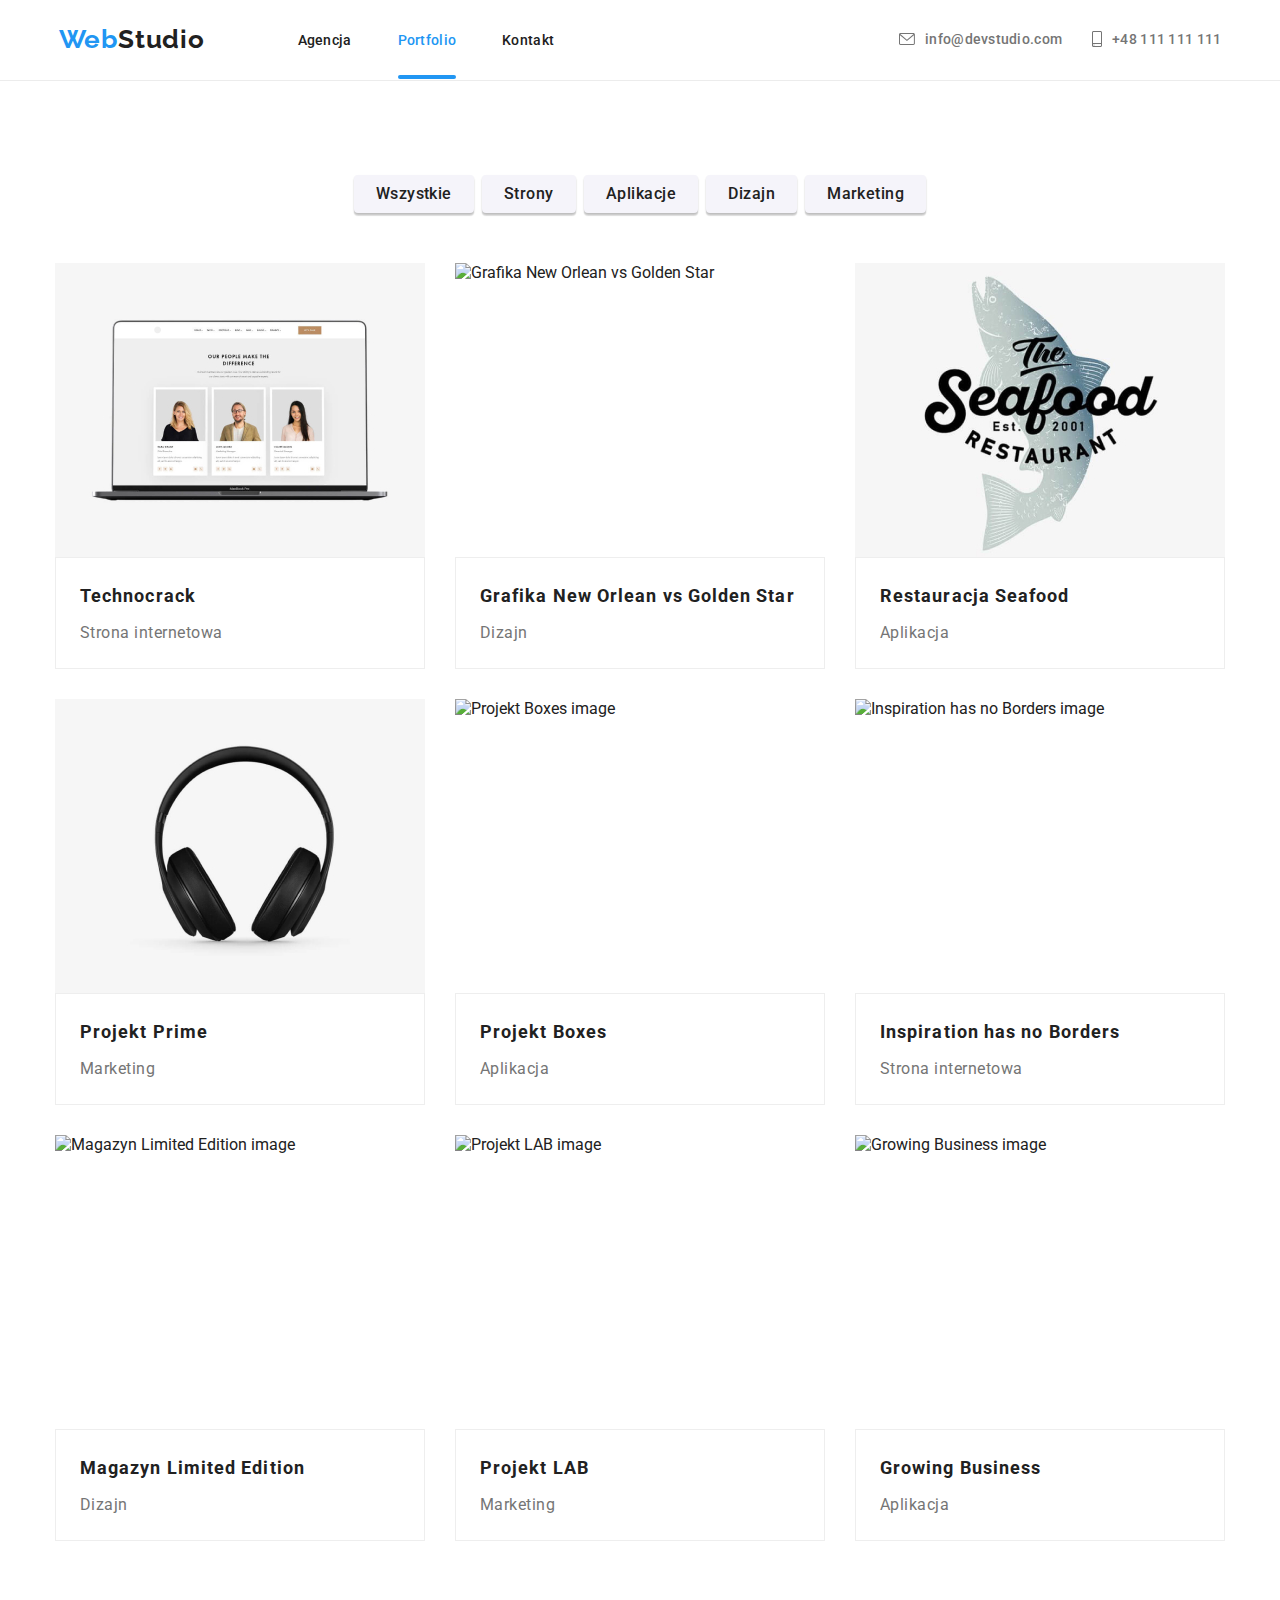
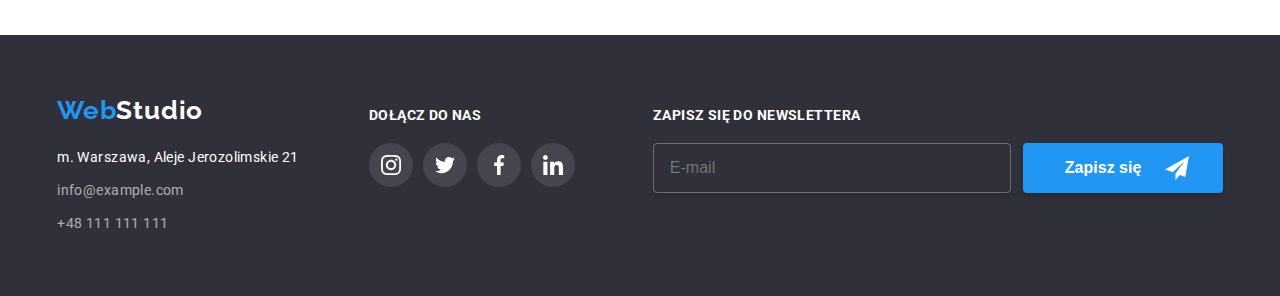
==== commit da03e99e: "Update portfolio.html" ====
--- a/portfolio.html
+++ b/portfolio.html
@@ -64,7 +64,7 @@
             <li class="mobile-menu__item">
               <button
                 type="button"
-                class="mobile-menu__modal-button"
+                class="mobile-menu__button"
                 data-modal-open
               >
                 <svg class="mobile-menu__icon" width="24px" height="16px">
@@ -122,7 +122,8 @@
               <div class="gallery__card">
                 <img
                   class="gallery__img"
-                  src="./images/portfolio/portfolio-a.jpg"
+                  src="./images/portfolio/portfolio-a-desktop.jpg"
+                  srcset="./images/portfolio/portfolio-a-desktop@2x.jpg 2x"
                   alt="Technocrack image"
                   width="370"
                   height="294"
@@ -145,7 +146,8 @@
               <div class="gallery__card">
                 <img
                   class="gallery__img"
-                  src="./images/portfolio/portfolio-b.jpg"
+                  src="./images/portfolio/portfolio-b-desktop.jpg"
+                  srcset="./images/portfolio/portfolio-b-desktop@2x.jpg 2x"
                   alt="Grafika New Orlean vs Golden Star"
                   width="370"
                   height="294"
@@ -170,7 +172,8 @@
               <div class="gallery__card">
                 <img
                   class="gallery__img"
-                  src="./images/portfolio/portfolio-c.jpg"
+                  src="./images/portfolio/portfolio-c-desktop.jpg"
+                  srcset="./images/portfolio/portfolio-c-desktop@2x.jpg 2x"
                   alt="Restauracja Seafood image"
                   width="370"
                   height="294"
@@ -193,7 +196,8 @@
               <div class="gallery__card">
                 <img
                   class="gallery__img"
-                  src="./images/portfolio/portfolio-d.jpg"
+                  src="./images/portfolio/portfolio-d-desktop.jpg"
+                  srcset="./images/portfolio/portfolio-d-desktop@2x.jpg 2x"
                   alt="Projekt Prime image"
                   width="370"
                   height="294"
@@ -216,7 +220,8 @@
               <div class="gallery__card">
                 <img
                   class="gallery__img"
-                  src="./images/portfolio/portfolio-e.jpg"
+                  src="./images/portfolio/portfolio-e-desktop.jpg"
+                  srcset="./images/portfolio/portfolio-e-desktop@2x.jpg 2x"
                   alt="Projekt Boxes image"
                   width="370"
                   height="294"
@@ -239,7 +244,8 @@
               <div class="gallery__card">
                 <img
                   class="gallery__img"
-                  src="./images/portfolio/portfolio-f.jpg"
+                  src="./images/portfolio/portfolio-f-desktop.jpg"
+                  srcset="./images/portfolio/portfolio-f-desktop@2x.jpg 2x"
                   alt="Inspiration has no Borders image"
                   width="370"
                   height="294"
@@ -262,7 +268,8 @@
               <div class="gallery__card">
                 <img
                   class="gallery__img"
-                  src="./images/portfolio/portfolio-g.jpg"
+                  src="./images/portfolio/portfolio-g-desktop.jpg"
+                  srcset="./images/portfolio/portfolio-g-desktop@2x.jpg 2x"
                   alt="Magazyn Limited Edition image"
                   width="370"
                   height="294"
@@ -285,7 +292,8 @@
               <div class="gallery__card">
                 <img
                   class="gallery__img"
-                  src="./images/portfolio/portfolio-h.jpg"
+                  src="./images/portfolio/portfolio-h-desktop.jpg"
+                  srcset="./images/portfolio/portfolio-h-desktop@2x.jpg 2x"
                   alt="Projekt LAB image"
                   width="370"
                   height="294"
@@ -308,7 +316,8 @@
               <div class="gallery__card">
                 <img
                   class="gallery__img"
-                  src="./images/portfolio/portfolio-i.jpg"
+                  src="./images/portfolio/portfolio-i-desktop.jpg"
+                  srcset="./images/portfolio/portfolio-i-desktop@2x.jpg 2x"
                   alt="Growing Business image"
                   width="370"
                   height="294"
@@ -449,10 +458,10 @@
 
         <ul class="mobile-menu__navigation-list">
           <li class="mobile-menu__navigation-item">
-            <a class="mobile-menu__current" href="./index.html">Agencja</a>
+            <a class="mobile-menu__navigation-link" href="./index.html">Agencja</a>
           </li>
           <li class="mobile-menu__navigation-item">
-            <a class="mobile-menu__navigation-link" href="./portfolio.html">Portfolio</a>
+            <a class="mobile-menu__current" href="./portfolio.html">Portfolio</a>
           </li>
           <li class="mobile-menu__navigation-item">
             <a class="mobile-menu__navigation-link" href="/kontakt">Kontakt</a>
--- a/css/main.min.css
+++ b/css/main.min.css
@@ -1,2 +1,2 @@
-:root{--main-font: "Roboto", sans-serif;--secondary-font: "Raleway", sans-serif}body{font-family:"Roboto", sans-serif;color:#212121;background-color:#fff;margin:0}.container{width:100%;padding:0 15px}@media screen and (min-width: 480px){.container{max-width:480px;padding:0 15px;margin:0 auto}}@media screen and (min-width: 768px){.container{max-width:768px;padding:0 15px;margin:0 auto}}@media screen and (min-width: 1200px){.container{max-width:1600px;padding:0 15px;margin:0 auto}}h1,h2,h3,h4,h5,h6{margin:0;padding:0}ul,ol{margin:0;padding:0}p{margin:0;padding:0}img{display:block}*{box-sizing:border-box}.header{border-bottom:1px solid #ececec}@media screen and (min-width: 320px) and (max-width: 767px){.header{padding-top:10px;padding-bottom:10px}}@media screen and (min-width: 768px) and (max-width: 1199px){.header{padding-top:0;padding-bottom:0}}@media screen and (min-width: 1200px) and (max-width: 1600px){.header{padding-top:24px;padding-bottom:25px}}.navigation{display:flex;align-items:center}@media screen and (min-width: 320px) and (max-width: 767px){.navigation{justify-content:space-between}.navigation__list,.navigation__link{display:none}}@media screen and (min-width: 1200px) and (max-width: 1600px){.navigation{justify-content:center}.navigation__list{display:flex;list-style:none;column-gap:46px}.navigation__link{font-weight:500;font-size:14px;line-height:1.143;letter-spacing:0.02em;text-decoration:none;fill:#757575;color:#212121;cursor:pointer;transition:color 250ms cubic-bezier(0.4, 0, 0.2, 1);position:relative;text-decoration:none}.navigation__link:hover,.navigation__link:focus{color:#2196f3;fill:#2196f3}}.hero .container{display:flex;flex-direction:column;justify-content:center;align-items:center}.hero{background-color:#2f303a;border-bottom:2px solid #212121}.hero__header{font-weight:900;text-align:center;letter-spacing:0.06em;text-transform:uppercase;color:#fff;margin-bottom:30px}@media screen and (min-width: 320px) and (max-width: 767px){.hero{padding-top:118px;padding-bottom:118px;background-image:linear-gradient(rgba(47,48,58,0.4), rgba(47,48,58,0.4)),url("../images/hero/background-img-mobile.jpg");background-size:480px 400px;background-repeat:no-repeat;background-position:center top}.hero__header{font-size:26px;line-height:1.615;width:365px}}@media screen and (min-device-pixel-ratio: 2) and (min-width: 320px), screen and (min-resolution: 192dpi) and (min-width: 320px), screen and (min-resolution: 2dppx) and (min-width: 320px){.hero{background-image:linear-gradient(rgba(47,48,58,0.4), rgba(47,48,58,0.4)),url("../images/hero/background-img-mobile@2x.jpg")}}@media screen and (min-width: 768px) and (max-width: 1199px){.hero{padding-top:200px;padding-bottom:200px;background-image:linear-gradient(rgba(47,48,58,0.4), rgba(47,48,58,0.4)),url("../images/hero/background-img-tablet.jpg");background-size:cover;background-repeat:no-repeat}}@media screen and (min-device-pixel-ratio: 2) and (min-width: 768px), screen and (min-resolution: 192dpi) and (min-width: 768px), screen and (min-resolution: 2dppx) and (min-width: 768px){.hero{background-image:linear-gradient(rgba(47,48,58,0.4), rgba(47,48,58,0.4)),url("../images/hero/background-img-tablet@2x.jpg")}}@media screen and (min-width: 1200px) and (max-width: 1600px){.hero{padding-top:200px;padding-bottom:200px;background-image:linear-gradient(rgba(47,48,58,0.4), rgba(47,48,58,0.4)),url("../images/hero/background-img-desktop.jpg");background-size:cover;background-repeat:no-repeat}.hero__header{font-size:44px;line-height:1.364;width:696px}}@media screen and (min-device-pixel-ratio: 2) and (min-width: 1200px), screen and (min-resolution: 192dpi) and (min-width: 1200px), screen and (min-resolution: 2dppx) and (min-width: 1200px){.hero{background-image:linear-gradient(rgba(47,48,58,0.4), rgba(47,48,58,0.4)),url("../images/hero/background-img-desktop@2x.jpg")}}@media screen and (min-width: 320px) and (max-width: 767px){.about__list{display:flex;flex-direction:column;justify-content:center;list-style:none;row-gap:30px;margin-top:60px;margin-bottom:60px}.about__card-wrapper{width:450px}.about__card{width:450px;height:120px;background-color:#f5f4fa;border-radius:4px;padding-left:90px}.about__item-wrapper{padding-top:30px}.about__item-header{font-weight:bold;font-size:14px;line-height:1.143;letter-spacing:0.03em;text-transform:uppercase;margin-bottom:10px;text-align:center}.about__item-description{font-size:14px;line-height:1.714;letter-spacing:0.03em;color:#757575}}@media screen and (min-width: 1200px) and (max-width: 1600px){.about .container{padding-top:94px;padding-bottom:94px}.about__list{display:flex;justify-content:center;list-style:none;column-gap:30px}.about__card-wrapper{width:270px}.about__card{width:270px;height:120px}.about__card>.about__card-img{display:block;height:100%;width:100%;object-fit:cover}.about__item-wrapper{padding-top:30px}.about__item-header{font-weight:bold;font-size:14px;line-height:1.143;letter-spacing:0.03em;text-transform:uppercase;margin-bottom:10px}.about__item-description{font-size:14px;line-height:1.714;letter-spacing:0.03em;color:#757575}}@media screen and (min-width: 320px) and (max-width: 767px){.services{display:none}}@media screen and (min-width: 1200px) and (max-width: 1600px){.services .container{padding-top:0;padding-bottom:94px}.services__list{display:flex;justify-content:center;list-style:none;column-gap:30px}.services__img{object-fit:cover}.services__item-wrapper{width:370px;height:70px;background-color:rgba(47,48,58,0.8)}.services__item-header{font-weight:bold;font-size:14px;line-height:1.143;text-align:center;letter-spacing:0.03em;text-transform:uppercase;color:#fff;padding-top:27px;padding-bottom:27px}.services__card-wrapper{position:relative}.services__card-wrapper>.services__item-wrapper{position:absolute;bottom:0px}}@media screen and (min-width: 320px) and (max-width: 767px){.team{padding-top:60px;padding-bottom:60px;background-color:#f5f4fa;display:flex;flex-direction:column}.team__item{margin-top:30px}.team__card-wrapper{box-shadow:0px 2px 1px 0px rgba(0,0,0,0.2),0px 1px 1px 0px rgba(0,0,0,0.14),0px 1px 3px 0px rgba(0,0,0,0.12);border-bottom-right-radius:4px;border-bottom-left-radius:4px}.team__list{list-style:none}.team__card-img{width:450px;height:460px}.team__card-img>.team__img{display:block;height:100%;width:100%;object-fit:cover}.team__item-wrapper{padding-top:30px;padding-bottom:30px;background-color:#fff;border-bottom-right-radius:4px;border-bottom-left-radius:4px}.team__item-header{font-weight:500;font-size:16px;line-height:1.188;text-align:center;letter-spacing:0.03em;margin-bottom:10px}.team__item-description{font-size:16px;line-height:1.188;text-align:center;letter-spacing:0.03em;color:#757575;margin-bottom:16px}}@media screen and (min-width: 1200px) and (max-width: 1600px){.team .container{padding-top:94px;padding-bottom:94px}.team{background-color:#f5f4fa}.team__card-wrapper{box-shadow:0px 2px 1px 0px rgba(0,0,0,0.2),0px 1px 1px 0px rgba(0,0,0,0.14),0px 1px 3px 0px rgba(0,0,0,0.12);border-bottom-right-radius:4px;border-bottom-left-radius:4px}.team__list{display:flex;justify-content:center;list-style:none;column-gap:30px}.team__card-img{width:270px;height:260px}.team__card-img>.team__img{display:block;height:100%;width:100%;object-fit:cover}.team__item-wrapper{padding-top:30px;padding-bottom:30px;background-color:#fff;border-bottom-right-radius:4px;border-bottom-left-radius:4px}.team__item-header{font-weight:500;font-size:16px;line-height:1.188;text-align:center;letter-spacing:0.03em;margin-bottom:10px}.team__item-description{font-size:16px;line-height:1.188;text-align:center;letter-spacing:0.03em;color:#757575;margin-bottom:16px}}@media screen and (min-width: 320px) and (max-width: 767px){.clients{padding-top:60px;padding-bottom:60px;display:flex;justify-content:center}.clients__list{padding-top:30px;display:flex;flex-wrap:wrap;margin-left:-30px;margin-top:-30px;list-style:none}.clients__item{margin-left:30px;margin-top:30px;flex-basis:calc(100% / 2 - 30px);width:210px;height:92px;background-color:transparent;border-radius:4px;fill:#afb1b8;border:1px solid #afb1b8;border-radius:4px;transition:fill,border-color 250ms cubic-bezier(0.4, 0, 0.2, 1)}.clients__item:hover,.clients__item:focus{fill:#2196f3;cursor:pointer;border-color:#2196f3}.clients__logo{border:none;padding-left:20px}}@media screen and (min-width: 1200px) and (max-width: 1600px){.clients .container{padding-top:94px;padding-bottom:94px}.clients__list{display:flex;justify-content:center;list-style:none;column-gap:30px}.clients__logo{fill:#afb1b8;border:1px solid #afb1b8;border-radius:4px;transition:fill,border-color 250ms cubic-bezier(0.4, 0, 0.2, 1)}.clients__logo:hover,.clients__logo:focus{fill:#2196f3;cursor:pointer;border-color:#2196f3}}@media screen and (min-width: 320px) and (max-width: 767px){.footer{background-color:#2f303a;display:flex;flex-direction:column;justify-content:center;padding-top:60px;text-align:center}.footer__header{font-weight:bold;font-size:14px;line-height:1.143;letter-spacing:0.03em;text-transform:uppercase;color:#fff;margin-bottom:20px;text-align:center}.newsletter{display:flex;flex-direction:column;justify-content:center}}@media screen and (min-width: 1200px) and (max-width: 1600px){.footer{background-color:#2f303a}.footer .container{display:flex;justify-content:center}.footer__header{font-weight:bold;font-size:14px;line-height:1.143;letter-spacing:0.03em;text-transform:uppercase;color:#fff;margin-bottom:20px}.newsletter{display:flex;flex-direction:column;justify-content:flex-start;padding-top:72px;padding-left:78px}}@media screen and (min-width: 1200px) and (max-width: 1600px){.portfolio__hero .container{padding-top:94px;padding-bottom:50px}}@media screen and (min-width: 320px) and (max-width: 767px){.portfolio__navigation-list{display:flex;flex-wrap:wrap;justify-content:center;list-style:none;column-gap:8px;row-gap:15px;margin-top:60px;margin-bottom:40px}}@media screen and (min-width: 1200px) and (max-width: 1600px){.portfolio__navigation-list{display:flex;justify-content:center;list-style:none;column-gap:8px}}.gallery__item:hover .overlay{transform:translateY(0)}.gallery__item-wrapper{padding:20px 24px;background-color:#fff;border-top-width:none;border-top-style:none;border-top-color:none;border:1px solid #eeeeee}.gallery__card{height:294px;position:relative;overflow:hidden}.gallery__img{display:block;height:100%;width:100%;object-fit:cover}.gallery__item-header{font-weight:bold;font-size:18px;line-height:2;letter-spacing:0.06em;margin-bottom:4px}.gallery__item-description{font-size:16px;line-height:1.875;letter-spacing:0.03em;color:#757575}@media screen and (min-width: 320px) and (max-width: 767px){.gallery .container{display:flex;flex-direction:column;justify-content:center;padding-top:0;padding-bottom:60px}.gallery__list{list-style:none}.gallery__item{transition:box-shadow 250ms cubic-bezier(0.4, 0, 0.2, 1)}.gallery__item:hover,.gallery__item:focus{box-shadow:1px 4px 6px 0px rgba(0,0,0,0.16),0px 4px 4px 0px rgba(0,0,0,0.06),0px 1px 1px 0px rgba(0,0,0,0.12)}.gallery__item:not(:last-child){margin-bottom:30px}.gallery__card{width:450px}}@media screen and (min-width: 1200px) and (max-width: 1600px){.gallery .container{display:flex;justify-content:center;padding-top:0;padding-bottom:94px}.gallery__list{display:flex;flex-wrap:wrap;margin-left:-30px;margin-top:-30px;width:1200px;list-style:none}.gallery__item{margin-left:30px;margin-top:30px;flex-basis:calc(100% / 3 - 30px);transition:box-shadow 250ms cubic-bezier(0.4, 0, 0.2, 1)}.gallery__item:hover,.gallery__item:focus{box-shadow:1px 4px 6px 0px rgba(0,0,0,0.16),0px 4px 4px 0px rgba(0,0,0,0.06),0px 1px 1px 0px rgba(0,0,0,0.12)}.gallery__card{width:370px}}.backdrop{position:fixed;left:0;top:0;width:100%;height:100%;background-color:rgba(0,0,0,0.2)}.close-btn{position:absolute;top:8px;right:8px;width:30px;height:30px;fill:#212121;background-color:#fff;border:1px solid rgba(0,0,0,0.1);border-radius:50%;cursor:pointer;align-content:center;padding:5px 5px}.close-btn:hover,.close-btn:focus{fill:#2196f3}.mobile-menu__close-btn{position:absolute;top:10px;right:15px;width:40px;height:40px;fill:#212121;background-color:transparent;border:none;cursor:pointer;align-content:center;padding:10px 10px}.mobile-menu__close-btn:hover,.mobile-menu__close-btn:focus{fill:#2196f3}.modal-form__button{display:block;padding:10px 76px;border-radius:4px;border-style:none;background-color:#2196f3;color:#fff;font-weight:bold;font-size:16px;line-height:1.875;text-align:center;cursor:pointer;letter-spacing:6%;margin:0 auto;box-shadow:0px 4px 4px 0px rgba(0,0,0,0.15);transition:background-color 250ms cubic-bezier(0.4, 0, 0.2, 1)}.modal-form__button:hover,.modal-form__button:focus{color:#212121;background-color:#f5f4fa}.signup-form__button{width:200px;height:50px;font-weight:bold;font-size:16px;line-height:1.875;display:flex;align-items:center;text-align:left;letter-spacing:6%;color:#fff;background-color:#2196f3;cursor:pointer;padding-left:42px;border-radius:4px;border-style:none;transition:color,background-color 250ms cubic-bezier(0.4, 0, 0.2, 1);box-shadow:0px 4px 4px 0px rgba(0,0,0,0.15)}.signup-form__button:hover,.signup-form__button:focus{background-color:#f5f4fa}.signup-form__button:hover>*,.signup-form__button:focus>*{color:#212121;fill:#212121}.hero__modal-button{font-weight:bold;font-size:16px;line-height:1.875;letter-spacing:0.06em;color:#fff;background-color:#2196f3;cursor:pointer;padding:10px 41px 10px 42px;border-radius:4px;border-style:none;transition:color,background-color 250ms cubic-bezier(0.4, 0, 0.2, 1)}.hero__modal-button:hover,.hero__modal-button:focus{color:#212121;background-color:#f5f4fa}.portfolio__navigation-btn{font-family:var(--main-font);font-style:normal;font-weight:500;font-size:16px;line-height:1.625;text-align:center;letter-spacing:0.03em;color:#212121;background-color:#f5f4fa;cursor:pointer;padding:6px 22px;border-radius:4px;border-style:none;box-shadow:0px 2px 2px 0px rgba(0,0,0,0.12),0px 1px 2px 0px rgba(0,0,0,0.08),0px 3px 1px 0px rgba(0,0,0,0.1);transition:color,background-color 250ms cubic-bezier(0.4, 0, 0.2, 1)}.portfolio__navigation-btn:hover,.portfolio__navigation-btn:focus{color:#fff;background-color:#2196f3}@media screen and (min-width: 320px) and (max-width: 767px){.signup-form__button{margin-right:auto;margin-left:auto;margin-bottom:60px}}@media screen and (min-width: 320px) and (max-width: 767px){.contact__link,.contact__icon,.contact__item{display:none}.contact-info{display:flex;flex-direction:column;justify-content:center;margin-bottom:60px}.contact-info__list{list-style:none}.contact-info__item:not(:first-child){margin-top:9px}.contact-info__link{font-family:var(--main-font);font-style:normal;font-weight:normal;font-size:14px;line-height:1.714;letter-spacing:0.03em;color:#fff;opacity:60%;text-decoration:none;transition:color 250ms cubic-bezier(0.4, 0, 0.2, 1);text-decoration:none}.contact-info__link:hover,.contact-info__link:focus{color:#2196f3;fill:#2196f3}.contact-info__link--address{opacity:1}}@media screen and (min-width: 1200px) and (max-width: 1600px){.contact{display:flex;list-style:none}.contact__link{display:flex;align-items:center;color:#757575;font-weight:500;font-size:14px;line-height:1.143;letter-spacing:0.02em;text-decoration:none;fill:#757575;cursor:pointer;transition:color 250ms cubic-bezier(0.4, 0, 0.2, 1);position:relative;text-decoration:none}.contact__link:hover,.contact__link:focus{color:#2196f3;fill:#2196f3}.contact__link--mail{margin-right:30px;margin-left:345px}.contact__link--phone{margin-right:auto}.contact__icon{margin-right:10px;transition:fill 250ms cubic-bezier(0.4, 0, 0.2, 1)}.contact__icon:hover,.contact__icon:focus{color:#2196f3;fill:#2196f3}.contact-info{display:flex;flex-direction:column;justify-content:flex-start;padding-top:60px;padding-bottom:60px}.contact-info__list{list-style:none}.contact-info__item:not(:first-child){margin-top:9px}.contact-info__link{font-family:var(--main-font);font-style:normal;font-weight:normal;font-size:14px;line-height:1.714;letter-spacing:0.03em;color:#fff;opacity:60%;text-decoration:none;transition:color 250ms cubic-bezier(0.4, 0, 0.2, 1);text-decoration:none}.contact-info__link:hover,.contact-info__link:focus{color:#2196f3;fill:#2196f3}.contact-info__link--address{opacity:1}}.current{font-weight:500;font-size:14px;line-height:1.143;letter-spacing:0.02em;text-decoration:none;color:#2196f3;fill:#757575;cursor:pointer;transition:color 250ms cubic-bezier(0.4, 0, 0.2, 1);position:relative}.current::after{position:absolute;content:"";display:block;width:100%;height:4px;background-color:#2196f3;border-radius:2px;border-style:none;top:43.5px}.logo{font-family:var(--secondary-font);font-weight:bold;letter-spacing:0.03em;text-decoration:none}.logo--light{color:#212121}.logo--dark{color:#fff;margin-bottom:20px}.logo__accent-text{color:#2196f3}@media screen and (min-width: 320px) and (max-width: 767px){.logo{margin-left:0px;font-size:24px;line-height:1.167}}@media screen and (min-width: 768px) and (max-width: 1199px){.logo{margin-right:83px;font-size:24px;line-height:1.167}}@media screen and (min-width: 1200px) and (max-width: 1600px){.logo{margin-right:93px;font-size:26px;line-height:1.192}}@media screen and (min-width: 320px) and (max-width: 767px){.mobile-menu{display:flex;list-style:none}.mobile-menu__modal-button{position:relative;display:flex;align-items:center;fill:#212121;background-color:transparent;cursor:pointer;padding:12px 8px;border-radius:0px;border-style:none;transition:fill 250ms cubic-bezier(0.4, 0, 0.2, 1)}.mobile-menu__modal-button:hover,.mobile-menu__modal-button:focus{fill:#2196f3}.mobile-menu__modal{position:absolute;top:0;left:0;transform:translateY(0%);min-width:480px;min-height:796px;padding-left:40px;background-color:#fff;border-radius:4px;box-shadow:0px 1px 3px 0px rgba(0,0,0,0.16),0px 2px 4px 0px rgba(0,0,0,0.08),0px 4px 8px 0px rgba(0,0,0,0.04);transition:transform 1s ease-out}.is-hidden{opacity:0;visibility:hidden;pointer-events:none}.is-hidden .mobile-menu__modal{transform:translateY(-800px)}.mobile-menu__navigation-list{display:flex;flex-direction:column;list-style:none;row-gap:32px;padding-top:48px;margin-bottom:302px}.mobile-menu__navigation-link,.mobile-menu__current{font-weight:500;font-size:40px;line-height:1.175;letter-spacing:0.02em;color:#212121;text-decoration:none}.mobile-menu__navigation-link:hover,.mobile-menu__navigation-link:focus,.mobile-menu__current:hover,.mobile-menu__current:focus{color:#2196f3}.mobile-menu__current{color:#2196f3}.mobile-menu__contact{display:flex;flex-direction:column;list-style:none;row-gap:32px;margin-bottom:64px}.mobile-menu__contact-link--phone{font-weight:500;font-size:34px;line-height:1.176;letter-spacing:0.02em;color:#2196f3;text-decoration:none}.mobile-menu__contact-link--mail{font-weight:500;font-size:24px;line-height:1.167;letter-spacing:0.02em;color:#757575;text-decoration:none}.mobile-menu__social-links{display:flex;list-style:none;column-gap:0px;padding-bottom:48px}.mobile-menu__social-links-link{font-weight:500;font-size:18px;line-height:22px;letter-spacing:0.02em;color:#2196f3;text-decoration:none;padding:10px;border-right:1px solid rgba(33,33,33,0.2)}}@media screen and (min-width: 768px) and (max-width: 1199px){.mobile-menu{display:none}}@media screen and (min-width: 1200px) and (max-width: 1600px){.mobile-menu{display:none}}.modal{position:absolute;top:50%;left:50%;transform:translate(-50%, -50%);width:528px;min-height:581px;padding:40px;background-color:#fff;border-radius:4px;box-shadow:0px 2px 1px 0px rgba(0,0,0,0.2),0px 1px 1px 0px rgba(0,0,0,0.14),0px 1px 3px 0px rgba(0,0,0,0.12);transition:transform 1s ease-out}.is-hidden{opacity:0;visibility:hidden;pointer-events:none}.is-hidden .modal{transform:rotate(270deg)}.modal-form{display:flex;width:100%;flex-direction:column}.modal-form__header{text-align:center;font-weight:bold;font-size:20px;line-height:1.15;letter-spacing:3%;color:#212121;margin-bottom:12px}.modal-form__field{font-size:12px;line-height:1.167;text-align:left;vertical-align:top;letter-spacing:1%;color:#757575}.modal-form__field:not(:first-child){margin-top:10px}.modal-form__input-wrapper{position:relative;display:block;margin-top:4px}.modal-form__input{width:100%;height:40px;border:1px solid rgba(33,33,33,0.2);border-radius:4px;padding-left:42px;transition:border-color 250ms cubic-bezier(0.4, 0, 0.2, 1)}.modal-form__input:focus{outline:none;border-color:#2196f3}.modal-form__input:focus+.modal-form__icon{fill:#2196f3}.modal-form__icon{position:absolute;top:50%;left:12px;transform:translateY(-50%);fill:#212121;display:block;width:18px;height:18px;transition:fill 250ms cubic-bezier(0.4, 0, 0.2, 1)}.modal-form__message{width:100%;height:120px;border:1px solid rgba(33,33,33,0.2);border-radius:4px;outline:none;padding:12px 16px;margin-top:4px;margin-bottom:20px;resize:none;transition:border-color 250ms cubic-bezier(0.4, 0, 0.2, 1)}.modal-form__message:focus{outline:none;border-color:#2196f3}.modal-form__message::placeholder{font-size:12px;line-height:1.167;text-align:left;vertical-align:top;letter-spacing:1%;color:rgba(117,117,117,0.5)}.modal-form__policy-wrapper{display:flex;justify-content:center}.modal-form__policy-text{margin-bottom:30px;font-size:14px;line-height:1.714;text-align:left;vertical-align:top;align-items:center;letter-spacing:3%;color:#757575;cursor:pointer}.modal-form__policy-text::before{display:inline-block;vertical-align:middle;content:"";width:12px;height:12px;border:2.5px solid #212121;border-radius:3px;margin-right:8px;cursor:pointer;transition:background-color,border-color 250ms cubic-bezier(0.4, 0, 0.2, 1)}.modal-form__policy{appearance:none}.modal-form__policy:checked+.modal-form__policy-text::before{background-color:#2196f3;border-width:1px;border-color:#2196f3;background-image:url(../images/icon-check.svg);background-size:contain;background-repeat:no-repeat;width:15px;height:15px}.modal-form__policy-link{color:#2196f3;text-decoration:none}.overlay{position:absolute;top:0;left:0;width:100%;height:100%;background-color:rgba(33,150,243,0.9);transform:translateY(100%);transition:transform 250ms cubic-bezier(0.4, 0, 0.2, 1)}.overlay>p{color:#fff;padding:49px 45px 49px 24px;margin:0;font-size:18px;line-height:28px;text-align:left;letter-spacing:3%}.hidden{display:none}@media screen and (min-width: 320px) and (max-width: 767px){.secondary-header{font-weight:700;font-size:28px;line-height:1.178;text-align:center;letter-spacing:0.03em}}@media screen and (min-width: 1200px) and (max-width: 1600px){.secondary-header{font-weight:700;font-size:36px;line-height:1.167;text-align:center;letter-spacing:0.03em;margin-bottom:50px}}@media screen and (min-width: 320px) and (max-width: 767px){.signup-form{display:flex;flex-direction:column}.signup-form__input{width:450px;height:50px;border-radius:4px;border:1px solid rgba(255,255,255,0.3);font-size:16px;line-height:1.25;text-align:left;letter-spacing:3%;color:rgba(255,255,255,0.6);padding-left:16px;box-shadow:0px 4px 4px 0px rgba(0,0,0,0.15);margin-right:12px;background-color:inherit;transition:border-color 250ms cubic-bezier(0.4, 0, 0.2, 1);outline:none;margin-bottom:20px}.signup-form__input:focus-within{border-color:#2196f3}.signup-form__icon{width:24px;height:24px;fill:#fff;margin-left:24px;transition:fill,background-color 250ms cubic-bezier(0.4, 0, 0.2, 1)}}@media screen and (min-width: 1200px) and (max-width: 1600px){.signup-form{display:flex;flex-direction:row}.signup-form__input{width:358px;height:50px;border-radius:4px;border:1px solid rgba(255,255,255,0.3);font-size:16px;line-height:1.25;text-align:left;letter-spacing:3%;color:rgba(255,255,255,0.6);padding-left:16px;box-shadow:0px 4px 4px 0px rgba(0,0,0,0.15);margin-right:12px;background-color:inherit;transition:border-color 250ms cubic-bezier(0.4, 0, 0.2, 1);outline:none}.signup-form__input:focus-within{border-color:#2196f3}.signup-form__icon{width:24px;height:24px;fill:#fff;margin-left:24px;transition:fill,background-color 250ms cubic-bezier(0.4, 0, 0.2, 1)}}@media screen and (min-width: 320px) and (max-width: 767px){.social-links{display:flex;justify-content:center;list-style:none;column-gap:10px}.social-links__icon{cursor:pointer;border-radius:50%;border-style:none;height:44px;width:44px;transition:fill,background-color 250ms cubic-bezier(0.4, 0, 0.2, 1)}.social-links__icon:hover,.social-links__icon:focus{fill:#fff;background-color:#2196f3;border-radius:50%;border-style:none;height:44px;width:44px}.social-links__icon--light{fill:#afb1b8;background-color:#fff}.social-links__icon--dark{fill:#fff;background-image:linear-gradient(rgba(255,255,255,0.1), rgba(255,255,255,0.1))}.footer__social-links{display:flex;flex-direction:column;justify-content:center;margin-bottom:60px}}@media screen and (min-width: 1200px) and (max-width: 1600px){.social-links{display:flex;justify-content:center;list-style:none;column-gap:10px}.social-links__icon{cursor:pointer;border-radius:50%;border-style:none;height:44px;width:44px;transition:fill,background-color 250ms cubic-bezier(0.4, 0, 0.2, 1)}.social-links__icon:hover,.social-links__icon:focus{fill:#fff;background-color:#2196f3;border-radius:50%;border-style:none;height:44px;width:44px}.social-links__icon--light{fill:#afb1b8;background-color:#fff}.social-links__icon--dark{fill:#fff;background-image:linear-gradient(rgba(255,255,255,0.1), rgba(255,255,255,0.1))}.footer__social-links{display:flex;flex-direction:column;justify-content:flex-start;padding-top:72px;padding-left:70px}}
+:root{--main-font: "Roboto", sans-serif;--secondary-font: "Raleway", sans-serif}body{font-family:"Roboto", sans-serif;color:#212121;background-color:#fff;margin:0}.container{width:100%;padding:0 15px}@media screen and (min-width: 480px){.container{max-width:480px;padding:0 15px;margin:0 auto}}@media screen and (min-width: 768px){.container{max-width:768px;padding:0 15px;margin:0 auto}}@media screen and (min-width: 1200px){.container{max-width:1600px;padding:0 15px;margin:0 auto}}h1,h2,h3,h4,h5,h6{margin:0;padding:0}ul,ol{margin:0;padding:0}p{margin:0;padding:0}img{display:block}*{box-sizing:border-box}.header{border-bottom:1px solid #ececec}@media screen and (min-width: 320px) and (max-width: 767px){.header{padding-top:10px;padding-bottom:10px}}@media screen and (min-width: 768px) and (max-width: 1199px){.header{padding-top:21px;padding-bottom:21px}}@media screen and (min-width: 1200px) and (max-width: 1600px){.header{padding-top:24px;padding-bottom:25px}}.navigation{display:flex;align-items:center}@media screen and (min-width: 320px) and (max-width: 767px){.navigation{justify-content:space-between}.navigation__list,.navigation__link{display:none}}@media screen and (min-width: 768px) and (max-width: 1199px){.navigation{justify-content:center}.navigation__list{display:flex;list-style:none;column-gap:60px}.navigation__link{font-weight:500;font-size:14px;line-height:1.143;letter-spacing:0.02em;text-decoration:none;fill:#757575;color:#212121;cursor:pointer;transition:color 250ms cubic-bezier(0.4, 0, 0.2, 1);position:relative;text-decoration:none}.navigation__link:hover,.navigation__link:focus{color:#2196f3;fill:#2196f3}}@media screen and (min-width: 1200px) and (max-width: 1600px){.navigation{justify-content:center}.navigation__list{display:flex;list-style:none;column-gap:46px}.navigation__link{font-weight:500;font-size:14px;line-height:1.143;letter-spacing:0.02em;text-decoration:none;fill:#757575;color:#212121;cursor:pointer;transition:color 250ms cubic-bezier(0.4, 0, 0.2, 1);position:relative;text-decoration:none}.navigation__link:hover,.navigation__link:focus{color:#2196f3;fill:#2196f3}}.hero .container{display:flex;flex-direction:column;justify-content:center;align-items:center}.hero{background-color:#2f303a;border-bottom:2px solid #212121}.hero__header{font-weight:900;text-align:center;letter-spacing:0.06em;text-transform:uppercase;color:#fff;margin-bottom:30px}@media screen and (min-width: 320px) and (max-width: 767px){.hero{padding-top:118px;padding-bottom:118px;background-image:linear-gradient(rgba(47,48,58,0.4), rgba(47,48,58,0.4)),url("../images/hero/background-img-mobile.jpg");background-size:480px 400px;background-repeat:no-repeat;background-position:center top}.hero__header{font-size:26px;line-height:1.615;width:365px}}@media screen and (min-device-pixel-ratio: 2) and (min-width: 320px), screen and (min-resolution: 192dpi) and (min-width: 320px), screen and (min-resolution: 2dppx) and (min-width: 320px){.hero{background-image:linear-gradient(rgba(47,48,58,0.4), rgba(47,48,58,0.4)),url("../images/hero/background-img-mobile@2x.jpg")}}@media screen and (min-width: 768px) and (max-width: 1199px){.hero{padding-top:200px;padding-bottom:200px;background-image:linear-gradient(rgba(47,48,58,0.4), rgba(47,48,58,0.4)),url("../images/hero/background-img-tablet.jpg");background-size:cover;background-repeat:no-repeat}.hero__header{font-size:26px;line-height:1.615;width:365px}}@media screen and (min-device-pixel-ratio: 2) and (min-width: 768px), screen and (min-resolution: 192dpi) and (min-width: 768px), screen and (min-resolution: 2dppx) and (min-width: 768px){.hero{background-image:linear-gradient(rgba(47,48,58,0.4), rgba(47,48,58,0.4)),url("../images/hero/background-img-tablet@2x.jpg")}}@media screen and (min-width: 1200px) and (max-width: 1600px){.hero{padding-top:200px;padding-bottom:200px;background-image:linear-gradient(rgba(47,48,58,0.4), rgba(47,48,58,0.4)),url("../images/hero/background-img-desktop.jpg");background-size:cover;background-repeat:no-repeat}.hero__header{font-size:44px;line-height:1.364;width:696px}}@media screen and (min-device-pixel-ratio: 2) and (min-width: 1200px), screen and (min-resolution: 192dpi) and (min-width: 1200px), screen and (min-resolution: 2dppx) and (min-width: 1200px){.hero{background-image:linear-gradient(rgba(47,48,58,0.4), rgba(47,48,58,0.4)),url("../images/hero/background-img-desktop@2x.jpg")}}@media screen and (min-width: 320px) and (max-width: 767px){.about__list{display:flex;flex-direction:column;justify-content:center;list-style:none;row-gap:30px;margin-top:60px;margin-bottom:60px}.about__card-wrapper{width:450px}.about__card{width:450px;height:120px;background-color:#f5f4fa;border-radius:4px;padding-left:90px}.about__item-wrapper{padding-top:30px}.about__item-header{font-weight:bold;font-size:14px;line-height:1.143;letter-spacing:0.03em;text-transform:uppercase;margin-bottom:10px;text-align:center}.about__item-description{font-size:14px;line-height:1.714;letter-spacing:0.03em;color:#757575}}@media screen and (min-width: 768px) and (max-width: 1199px){.about{display:flex;justify-content:center;padding-top:60px;padding-bottom:45px}.about__list{display:flex;flex-wrap:wrap;margin-left:-30px;margin-top:-30px;justify-content:center;list-style:none}.about__item{margin-left:30px;margin-top:30px;flex-basis:calc(100% / 2 - 30px)}.about__card-wrapper{width:354px}.about__card{width:354px;height:120px;background-color:#f5f4fa;border-radius:4px;padding-left:42px}.about__card>.about__card-img{display:block;height:100%;width:100%;object-fit:cover}.about__item-wrapper{padding-top:30px}.about__item-header{font-weight:bold;font-size:14px;line-height:1.143;letter-spacing:0.03em;text-transform:uppercase;margin-bottom:10px}.about__item-description{font-size:14px;line-height:1.714;letter-spacing:0.03em;color:#757575}}@media screen and (min-width: 1200px) and (max-width: 1600px){.about .container{padding-top:94px;padding-bottom:94px}.about__list{display:flex;justify-content:center;list-style:none;column-gap:30px}.about__card-wrapper{width:270px}.about__card{width:270px;height:120px}.about__card>.about__card-img{display:block;height:100%;width:100%;object-fit:cover}.about__item-wrapper{padding-top:30px}.about__item-header{font-weight:bold;font-size:14px;line-height:1.143;letter-spacing:0.03em;text-transform:uppercase;margin-bottom:10px}.about__item-description{font-size:14px;line-height:1.714;letter-spacing:0.03em;color:#757575}}@media screen and (min-width: 320px) and (max-width: 767px){.services{display:none}}@media screen and (min-width: 768px) and (max-width: 1199px){.services{display:none}}@media screen and (min-width: 1200px) and (max-width: 1600px){.services .container{padding-top:0;padding-bottom:94px}.services__list{display:flex;justify-content:center;list-style:none;column-gap:30px}.services__img{object-fit:cover}.services__item-wrapper{width:370px;height:70px;background-color:rgba(47,48,58,0.8)}.services__item-header{font-weight:bold;font-size:14px;line-height:1.143;text-align:center;letter-spacing:0.03em;text-transform:uppercase;color:#fff;padding-top:27px;padding-bottom:27px}.services__card-wrapper{position:relative}.services__card-wrapper>.services__item-wrapper{position:absolute;bottom:0px}}.team{background-color:#f5f4fa}.team__list{list-style:none}.team__card-wrapper{box-shadow:0px 2px 1px 0px rgba(0,0,0,0.2),0px 1px 1px 0px rgba(0,0,0,0.14),0px 1px 3px 0px rgba(0,0,0,0.12);border-bottom-right-radius:4px;border-bottom-left-radius:4px}.team__card-img>.team__img{display:block;height:100%;width:100%;object-fit:cover}.team__item-wrapper{padding-top:30px;padding-bottom:30px;background-color:#fff;border-bottom-right-radius:4px;border-bottom-left-radius:4px}.team__item-header{font-weight:500;font-size:16px;line-height:1.188;text-align:center;letter-spacing:0.03em;margin-bottom:10px}.team__item-description{font-size:16px;line-height:1.188;text-align:center;letter-spacing:0.03em;color:#757575;margin-bottom:16px}@media screen and (min-width: 320px) and (max-width: 767px){.team{padding-top:60px;padding-bottom:60px;display:flex;flex-direction:column}.team__item{margin-top:30px}.team__card-img{width:450px;height:460px}}@media screen and (min-width: 768px) and (max-width: 1199px){.team{display:flex;justify-content:center;padding-top:60px;padding-bottom:60px}.team__list{display:flex;flex-wrap:wrap;margin-left:-30px;margin-top:-30px;justify-content:center}.team__item{margin-left:30px;margin-top:30px;flex-basis:calc(100% / 2 - 30px)}.team__card-img{width:354px;height:374px}}@media screen and (min-width: 1200px) and (max-width: 1600px){.team .container{padding-top:94px;padding-bottom:94px}.team__list{display:flex;justify-content:center;column-gap:30px}.team__card-img{width:270px;height:260px}}.clients__list{display:flex;list-style:none}@media screen and (min-width: 320px) and (max-width: 767px){.clients{display:flex;justify-content:center;padding-top:60px;padding-bottom:60px}.clients__list{padding-top:30px;flex-wrap:wrap;margin-left:-30px;margin-top:-30px}.clients__item{margin-left:30px;margin-top:30px;flex-basis:calc(100% / 2 - 30px);width:210px;height:92px;background-color:transparent;border-radius:4px;fill:#afb1b8;border:1px solid #afb1b8;border-radius:4px;transition:fill,border-color 250ms cubic-bezier(0.4, 0, 0.2, 1)}.clients__item:hover,.clients__item:focus{fill:#2196f3;cursor:pointer;border-color:#2196f3}.clients__logo{border:none;padding-left:20px}}@media screen and (min-width: 768px) and (max-width: 1199px){.clients{display:flex;justify-content:center;padding-top:60px;padding-bottom:60px}.clients__list{flex-wrap:wrap;margin-left:-30px;margin-top:-30px}.clients__item{margin-left:30px;margin-top:30px;flex-basis:calc(100% / 3 - 30px);width:226px;height:92px;background-color:transparent;border-radius:4px;fill:#afb1b8;border:1px solid #afb1b8;border-radius:4px;transition:fill,border-color 250ms cubic-bezier(0.4, 0, 0.2, 1)}.clients__item:hover,.clients__item:focus{fill:#2196f3;cursor:pointer;border-color:#2196f3}.clients__logo{border:none;padding-left:28px}}@media screen and (min-width: 1200px) and (max-width: 1600px){.clients{padding-top:94px;padding-bottom:94px}.clients__list{justify-content:center;column-gap:30px}.clients__logo{fill:#afb1b8;border:1px solid #afb1b8;border-radius:4px;transition:fill,border-color 250ms cubic-bezier(0.4, 0, 0.2, 1)}.clients__logo:hover,.clients__logo:focus{fill:#2196f3;cursor:pointer;border-color:#2196f3}}.footer{background-color:#2f303a;display:flex;justify-content:center}.footer__header{font-weight:bold;font-size:14px;line-height:1.143;letter-spacing:0.03em;text-transform:uppercase;color:#fff;margin-bottom:20px}.newsletter{display:flex;flex-direction:column}@media screen and (min-width: 320px) and (max-width: 767px){.footer{flex-direction:column;padding-top:60px;text-align:center}.footer__header{text-align:center}.newsletter{justify-content:center}}@media screen and (min-width: 768px) and (max-width: 1199px){.footer{padding-top:60px;padding-bottom:60px}.footer .container{display:flex;flex-wrap:wrap;flex-direction:row;justify-content:space-around}.footer__header{text-align:center}.newsletter{justify-content:center}}@media screen and (min-width: 1200px) and (max-width: 1600px){.footer .container{display:flex;justify-content:center}.newsletter{justify-content:flex-start;padding-top:72px;padding-left:78px}}.portfolio__navigation-list{display:flex;justify-content:center;list-style:none;column-gap:8px}@media screen and (min-width: 320px) and (max-width: 767px){.portfolio__navigation-list{flex-wrap:wrap;row-gap:15px;margin-top:60px;margin-bottom:40px}}@media screen and (min-width: 768px) and (max-width: 1199px){.portfolio__navigation{margin-top:60px;margin-bottom:30px}}@media screen and (min-width: 1200px) and (max-width: 1600px){.portfolio__hero .container{margin-top:94px;margin-bottom:50px}}.gallery .container{display:flex;justify-content:center;margin-top:0}.gallery__list{list-style:none}.gallery__item{transition:box-shadow 250ms cubic-bezier(0.4, 0, 0.2, 1)}.gallery__item:hover,.gallery__item:focus{box-shadow:1px 4px 6px 0px rgba(0,0,0,0.16),0px 4px 4px 0px rgba(0,0,0,0.06),0px 1px 1px 0px rgba(0,0,0,0.12)}.gallery__item:hover .overlay{transform:translateY(0)}.gallery__item-wrapper{padding:20px 24px;background-color:#fff;border-top-width:none;border-top-style:none;border-top-color:none;border:1px solid #eeeeee}.gallery__card{height:294px;position:relative;overflow:hidden}.gallery__img{display:block;height:100%;width:100%;object-fit:cover}.gallery__item-header{font-weight:bold;font-size:18px;line-height:2;letter-spacing:0.06em;margin-bottom:4px}.gallery__item-description{font-size:16px;line-height:1.875;letter-spacing:0.03em;color:#757575}@media screen and (min-width: 320px) and (max-width: 767px){.gallery{flex-direction:column;margin-bottom:60px}.gallery__item:not(:last-child){margin-bottom:30px}.gallery__card{width:450px}}@media screen and (min-width: 768px) and (max-width: 1199px){.gallery{margin-bottom:60px}.gallery__list{display:flex;flex-wrap:wrap;margin-left:-30px;margin-top:-30px}.gallery__item{margin-left:30px;margin-top:30px;flex-basis:calc(100% / 2 - 30px)}.gallery__card{width:354px}}@media screen and (min-width: 1200px) and (max-width: 1600px){.gallery .container{margin-bottom:94px}.gallery__list{display:flex;flex-wrap:wrap;margin-left:-30px;margin-top:-30px;width:1200px}.gallery__item{margin-left:30px;margin-top:30px;flex-basis:calc(100% / 3 - 30px)}.gallery__card{width:370px}}.backdrop{position:fixed;left:0;top:0;width:100%;height:100%;background-color:rgba(0,0,0,0.2)}.close-btn{position:absolute;top:8px;right:8px;width:30px;height:30px;fill:#212121;background-color:#fff;border:1px solid rgba(0,0,0,0.1);border-radius:50%;cursor:pointer;align-content:center;padding:5px 5px}.close-btn:hover,.close-btn:focus{fill:#2196f3}.mobile-menu__close-btn{position:absolute;top:10px;right:15px;width:40px;height:40px;fill:#212121;background-color:transparent;border:none;cursor:pointer;align-content:center;padding:10px 10px}.mobile-menu__close-btn:hover,.mobile-menu__close-btn:focus{fill:#2196f3}.modal-form__button{display:block;padding:10px 76px;border-radius:4px;border-style:none;background-color:#2196f3;color:#fff;font-weight:bold;font-size:16px;line-height:1.875;text-align:center;cursor:pointer;letter-spacing:6%;margin:0 auto;box-shadow:0px 4px 4px 0px rgba(0,0,0,0.15);transition:background-color 250ms cubic-bezier(0.4, 0, 0.2, 1)}.modal-form__button:hover,.modal-form__button:focus{color:#212121;background-color:#f5f4fa}.signup-form__button{width:200px;height:50px;font-weight:bold;font-size:16px;line-height:1.875;display:flex;align-items:center;text-align:left;letter-spacing:6%;color:#fff;background-color:#2196f3;cursor:pointer;padding-left:42px;border-radius:4px;border-style:none;transition:color,background-color 250ms cubic-bezier(0.4, 0, 0.2, 1);box-shadow:0px 4px 4px 0px rgba(0,0,0,0.15)}.signup-form__button:hover,.signup-form__button:focus{background-color:#f5f4fa}.signup-form__button:hover>*,.signup-form__button:focus>*{color:#212121;fill:#212121}.hero__modal-button{font-weight:bold;font-size:16px;line-height:1.875;letter-spacing:0.06em;color:#fff;background-color:#2196f3;cursor:pointer;padding:10px 41px 10px 42px;border-radius:4px;border-style:none;transition:color,background-color 250ms cubic-bezier(0.4, 0, 0.2, 1)}.hero__modal-button:hover,.hero__modal-button:focus{color:#212121;background-color:#f5f4fa}.portfolio__navigation-btn{font-family:var(--main-font);font-style:normal;font-weight:500;font-size:16px;line-height:1.625;text-align:center;letter-spacing:0.03em;color:#212121;background-color:#f5f4fa;cursor:pointer;padding:6px 22px;border-radius:4px;border-style:none;box-shadow:0px 2px 2px 0px rgba(0,0,0,0.12),0px 1px 2px 0px rgba(0,0,0,0.08),0px 3px 1px 0px rgba(0,0,0,0.1);transition:color,background-color 250ms cubic-bezier(0.4, 0, 0.2, 1)}.portfolio__navigation-btn:hover,.portfolio__navigation-btn:focus{color:#fff;background-color:#2196f3}@media screen and (min-width: 320px) and (max-width: 767px){.signup-form__button{margin-right:auto;margin-left:auto;margin-bottom:60px}}@media screen and (min-width: 768px) and (max-width: 1199px){.signup-form__button{margin-right:auto;margin-left:auto}}.contact-info{display:flex;flex-direction:column}.contact-info__list{list-style:none}.contact-info__item:not(:first-child){margin-top:9px}.contact-info__link{font-family:var(--main-font);font-style:normal;font-weight:normal;font-size:14px;line-height:1.714;letter-spacing:0.03em;color:#fff;opacity:60%;text-decoration:none;transition:color 250ms cubic-bezier(0.4, 0, 0.2, 1);text-decoration:none}.contact-info__link:hover,.contact-info__link:focus{color:#2196f3;fill:#2196f3}.contact-info__link--address{opacity:1}@media screen and (min-width: 320px) and (max-width: 767px){.contact__link,.contact__icon,.contact__item{display:none}.contact-info{justify-content:center;margin-bottom:60px}}@media screen and (min-width: 768px) and (max-width: 1199px){.contact{display:flex;flex-direction:column;list-style:none;row-gap:10px;margin-left:101px}.contact__link{display:flex;align-items:center;color:#757575;font-weight:500;font-size:14px;line-height:1.143;letter-spacing:0.02em;text-decoration:none;fill:#757575;cursor:pointer;transition:color 250ms cubic-bezier(0.4, 0, 0.2, 1);position:relative;text-decoration:none}.contact__link:hover,.contact__link:focus{color:#2196f3;fill:#2196f3}.contact__icon{margin-right:10px;transition:fill 250ms cubic-bezier(0.4, 0, 0.2, 1)}.contact__icon:hover,.contact__icon:focus{color:#2196f3;fill:#2196f3}.contact-info{text-align:center;padding-bottom:60px}}@media screen and (min-width: 1200px) and (max-width: 1600px){.contact{display:flex;list-style:none}.contact__link{display:flex;align-items:center;color:#757575;font-weight:500;font-size:14px;line-height:1.143;letter-spacing:0.02em;text-decoration:none;fill:#757575;cursor:pointer;transition:color 250ms cubic-bezier(0.4, 0, 0.2, 1);position:relative;text-decoration:none}.contact__link:hover,.contact__link:focus{color:#2196f3;fill:#2196f3}.contact__link--mail{margin-right:30px;margin-left:345px}.contact__link--phone{margin-right:auto}.contact__icon{margin-right:10px;transition:fill 250ms cubic-bezier(0.4, 0, 0.2, 1)}.contact__icon:hover,.contact__icon:focus{color:#2196f3;fill:#2196f3}.contact-info{justify-content:flex-start;padding-top:60px;padding-bottom:60px}}.current{font-weight:500;font-size:14px;line-height:1.143;letter-spacing:0.02em;text-decoration:none;color:#2196f3;fill:#757575;cursor:pointer;transition:color 250ms cubic-bezier(0.4, 0, 0.2, 1);position:relative}.current::after{position:absolute;content:"";display:block;width:100%;height:4px;background-color:#2196f3;border-radius:2px;border-style:none;top:43.5px}.logo{font-family:var(--secondary-font);font-weight:bold;letter-spacing:0.03em;text-decoration:none}.logo--light{color:#212121}.logo--dark{color:#fff;margin-bottom:20px}.logo__accent-text{color:#2196f3}@media screen and (min-width: 320px) and (max-width: 767px){.logo{margin-left:0;font-size:24px;line-height:1.167}}@media screen and (min-width: 768px) and (max-width: 1199px){.logo{font-size:24px;line-height:1.167}.logo--light{margin-left:0;margin-right:83px}.logo--dark{text-align:center}}@media screen and (min-width: 1200px) and (max-width: 1600px){.logo{margin-right:93px;font-size:26px;line-height:1.192}}@media screen and (min-width: 320px) and (max-width: 767px){.mobile-menu{display:flex;list-style:none}.mobile-menu__button{position:relative;display:flex;align-items:center;fill:#212121;background-color:transparent;cursor:pointer;padding:12px 8px;border-radius:0px;border-style:none;transition:fill 250ms cubic-bezier(0.4, 0, 0.2, 1)}.mobile-menu__button:hover,.mobile-menu__button:focus{fill:#2196f3}.mobile-menu__modal{position:absolute;top:0;left:0;transform:translateY(0%);min-width:480px;min-height:796px;padding-left:40px;background-color:#fff;border-radius:4px;box-shadow:0px 1px 3px 0px rgba(0,0,0,0.16),0px 2px 4px 0px rgba(0,0,0,0.08),0px 4px 8px 0px rgba(0,0,0,0.04);transition:transform 1s ease-out}.is-hidden{opacity:0;visibility:hidden;pointer-events:none}.is-hidden .mobile-menu__modal{transform:translateY(-800px)}.mobile-menu__navigation-list{display:flex;flex-direction:column;list-style:none;row-gap:32px;padding-top:48px;margin-bottom:302px}.mobile-menu__navigation-link,.mobile-menu__current{font-weight:500;font-size:40px;line-height:1.175;letter-spacing:0.02em;color:#212121;text-decoration:none}.mobile-menu__navigation-link:hover,.mobile-menu__navigation-link:focus,.mobile-menu__current:hover,.mobile-menu__current:focus{color:#2196f3}.mobile-menu__current{color:#2196f3}.mobile-menu__contact{display:flex;flex-direction:column;list-style:none;row-gap:32px;margin-bottom:64px}.mobile-menu__contact-link--phone{font-weight:500;font-size:34px;line-height:1.176;letter-spacing:0.02em;color:#2196f3;text-decoration:none}.mobile-menu__contact-link--mail{font-weight:500;font-size:24px;line-height:1.167;letter-spacing:0.02em;color:#757575;text-decoration:none}.mobile-menu__social-links{display:flex;list-style:none;column-gap:0px;padding-bottom:48px}.mobile-menu__social-links-link{font-weight:500;font-size:18px;line-height:22px;letter-spacing:0.02em;color:#2196f3;text-decoration:none;padding:10px;border-right:1px solid rgba(33,33,33,0.2)}}@media screen and (min-width: 768px) and (max-width: 1199px){.mobile-menu{display:none}}@media screen and (min-width: 1200px) and (max-width: 1600px){.mobile-menu{display:none}}.modal{position:absolute;transform:translate(-50%, -50%);padding:40px;background-color:#fff;border-radius:4px;box-shadow:0px 2px 1px 0px rgba(0,0,0,0.2),0px 1px 1px 0px rgba(0,0,0,0.14),0px 1px 3px 0px rgba(0,0,0,0.12);transition:transform 1s ease-out}.is-hidden{opacity:0;visibility:hidden;pointer-events:none}.is-hidden .modal{transform:rotate(270deg)}.modal-form{display:flex;width:100%;flex-direction:column}.modal-form__header{text-align:center;font-weight:bold;font-size:20px;line-height:1.15;letter-spacing:3%;color:#212121;margin-bottom:12px}.modal-form__field{font-size:12px;line-height:1.167;text-align:left;vertical-align:top;letter-spacing:1%;color:#757575}.modal-form__field:not(:first-child){margin-top:10px}.modal-form__input-wrapper{position:relative;display:block;margin-top:4px}.modal-form__input{width:100%;height:40px;border:1px solid rgba(33,33,33,0.2);border-radius:4px;padding-left:42px;transition:border-color 250ms cubic-bezier(0.4, 0, 0.2, 1)}.modal-form__input:focus{outline:none;border-color:#2196f3}.modal-form__input:focus+.modal-form__icon{fill:#2196f3}.modal-form__icon{position:absolute;top:50%;left:12px;transform:translateY(-50%);fill:#212121;display:block;width:18px;height:18px;transition:fill 250ms cubic-bezier(0.4, 0, 0.2, 1)}.modal-form__message{width:100%;height:120px;border:1px solid rgba(33,33,33,0.2);border-radius:4px;outline:none;padding:12px 16px;margin-top:4px;margin-bottom:20px;resize:none;transition:border-color 250ms cubic-bezier(0.4, 0, 0.2, 1)}.modal-form__message:focus{outline:none;border-color:#2196f3}.modal-form__message::placeholder{font-size:12px;line-height:1.167;text-align:left;vertical-align:top;letter-spacing:1%;color:rgba(117,117,117,0.5)}.modal-form__policy-wrapper{display:flex;justify-content:center}.modal-form__policy-text{margin-bottom:30px;font-size:14px;line-height:1.714;text-align:left;vertical-align:top;align-items:center;letter-spacing:3%;color:#757575;cursor:pointer}.modal-form__policy-text::before{display:inline-block;vertical-align:middle;content:"";width:12px;height:12px;border:2.5px solid #212121;border-radius:3px;margin-right:8px;cursor:pointer;transition:background-color,border-color 250ms cubic-bezier(0.4, 0, 0.2, 1)}.modal-form__policy{appearance:none}.modal-form__policy:checked+.modal-form__policy-text::before{background-color:#2196f3;border-width:1px;border-color:#2196f3;background-image:url(../images/icon-check.svg);background-size:contain;background-repeat:no-repeat;width:15px;height:15px}.modal-form__policy-link{color:#2196f3;text-decoration:none}@media screen and (min-width: 320px) and (max-width: 767px){.modal{top:40%;left:50%;width:450px;min-height:609px}}@media screen and (min-width: 768px) and (max-width: 1199px){.modal{top:50%;left:50%;width:450px;min-height:609px}}@media screen and (min-width: 1200px) and (max-width: 1600px){.modal{top:50%;left:50%;width:528px;min-height:581px}}.overlay{position:absolute;top:0;left:0;width:100%;height:100%;background-color:rgba(33,150,243,0.9);transform:translateY(100%);transition:transform 250ms cubic-bezier(0.4, 0, 0.2, 1)}.overlay>p{color:#fff;padding:49px 45px 49px 24px;margin:0;font-size:18px;line-height:28px;text-align:left;letter-spacing:3%}.hidden{display:none}@media screen and (min-width: 320px) and (max-width: 767px){.secondary-header{font-weight:700;font-size:28px;line-height:1.178;text-align:center;letter-spacing:0.03em}}@media screen and (min-width: 768px) and (max-width: 1199px){.secondary-header{font-weight:700;font-size:28px;line-height:1.178;text-align:center;letter-spacing:0.03em;margin-bottom:30px}}@media screen and (min-width: 1200px) and (max-width: 1600px){.secondary-header{font-weight:700;font-size:36px;line-height:1.167;text-align:center;letter-spacing:0.03em;margin-bottom:50px}}.signup-form{display:flex}.signup-form__input{height:50px;border-radius:4px;border:1px solid rgba(255,255,255,0.3);font-size:16px;line-height:1.25;text-align:left;letter-spacing:3%;color:rgba(255,255,255,0.6);padding-left:16px;box-shadow:0px 4px 4px 0px rgba(0,0,0,0.15);margin-right:12px;background-color:inherit;transition:border-color 250ms cubic-bezier(0.4, 0, 0.2, 1);outline:none}.signup-form__input:focus-within{border-color:#2196f3}.signup-form__icon{width:24px;height:24px;fill:#fff;margin-left:24px;transition:fill,background-color 250ms cubic-bezier(0.4, 0, 0.2, 1)}@media screen and (min-width: 320px) and (max-width: 767px){.signup-form{flex-direction:column}.signup-form__input{width:450px;margin-bottom:20px}}@media screen and (min-width: 768px) and (max-width: 1199px){.signup-form{flex-direction:column}.signup-form__input{width:450px;margin-bottom:20px}}@media screen and (min-width: 1200px) and (max-width: 1600px){.signup-form{flex-direction:row}.signup-form__input{width:358px}}.social-links{display:flex;justify-content:center;list-style:none;column-gap:10px}.social-links__icon{cursor:pointer;border-radius:50%;border-style:none;height:44px;width:44px;transition:fill,background-color 250ms cubic-bezier(0.4, 0, 0.2, 1)}.social-links__icon:hover,.social-links__icon:focus{fill:#fff;background-color:#2196f3;border-radius:50%;border-style:none;height:44px;width:44px}.social-links__icon--light{fill:#afb1b8;background-color:#fff}.social-links__icon--dark{fill:#fff;background-image:linear-gradient(rgba(255,255,255,0.1), rgba(255,255,255,0.1))}.footer__social-links{display:flex;flex-direction:column;justify-content:center;margin-bottom:60px}@media screen and (min-width: 1200px) and (max-width: 1600px){.footer__social-links{justify-content:flex-start;padding-top:72px;padding-left:70px}}
 /*# sourceMappingURL=main.min.css.map */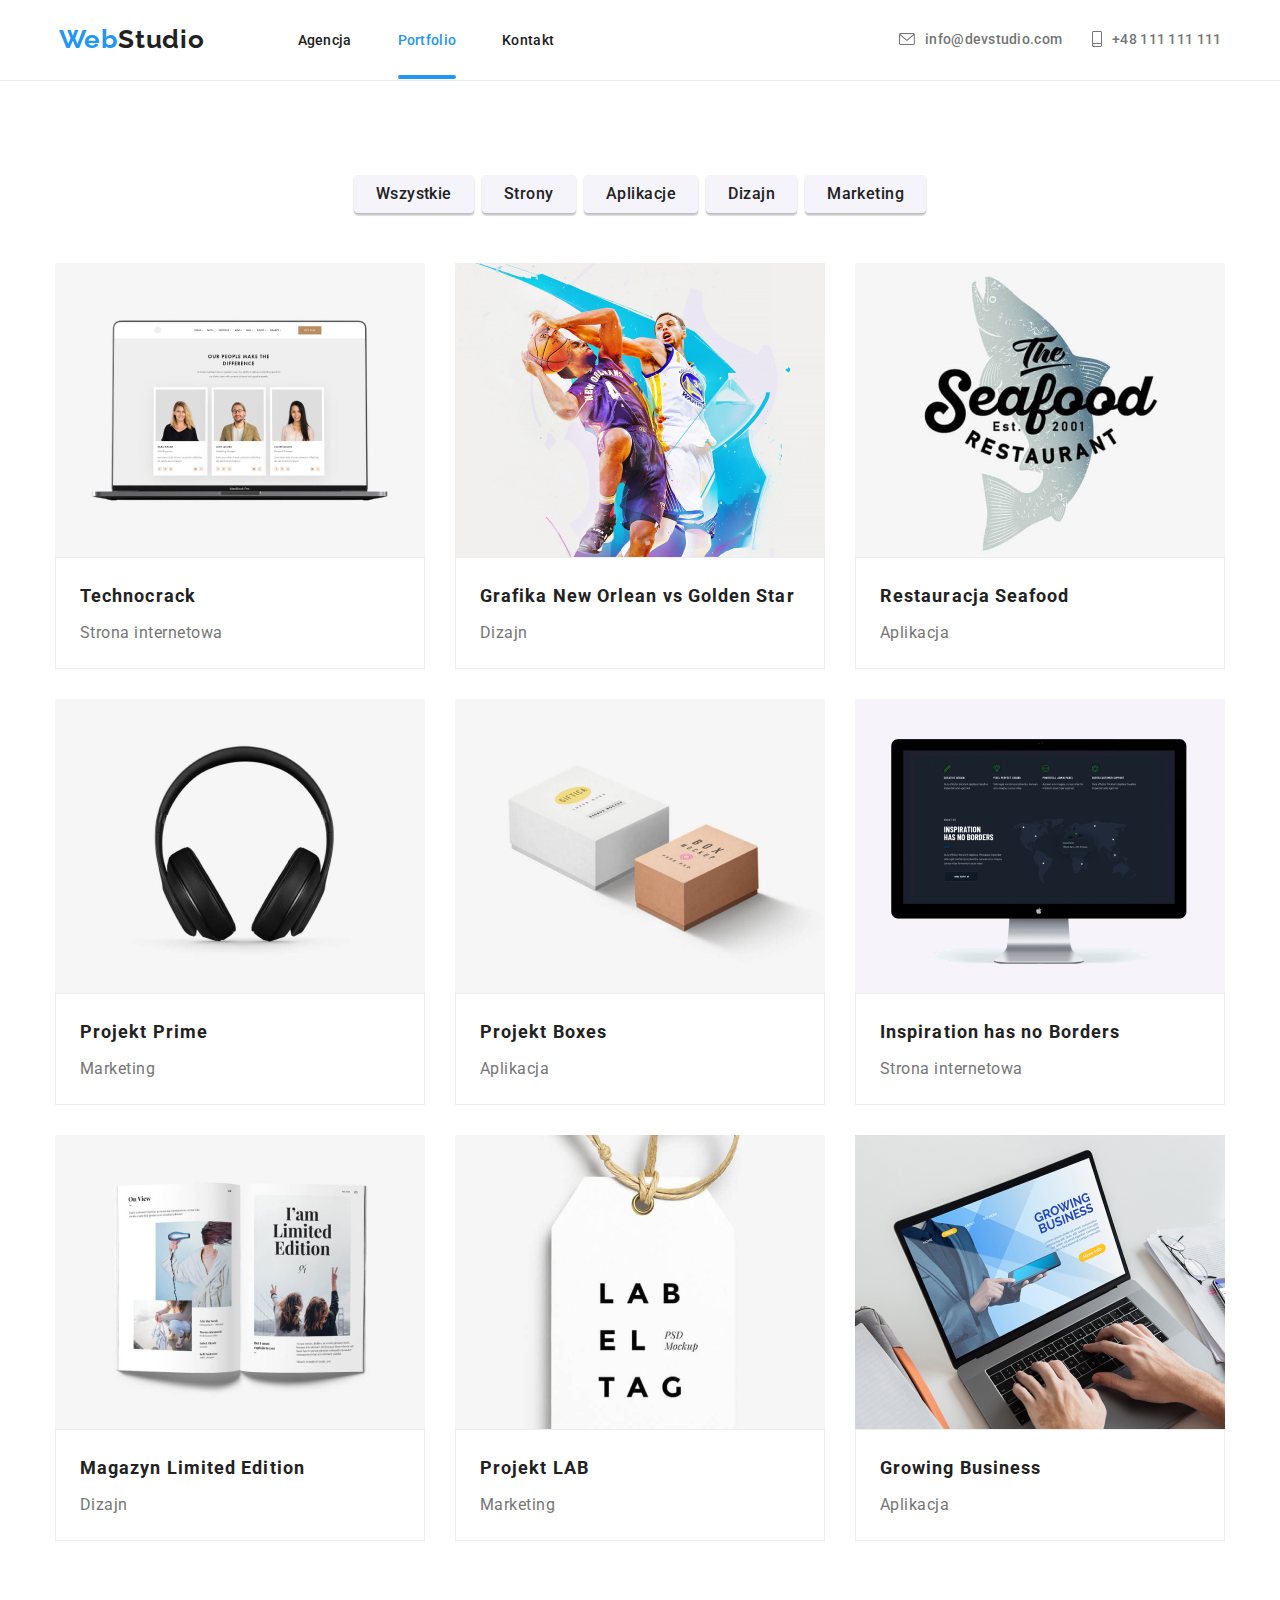
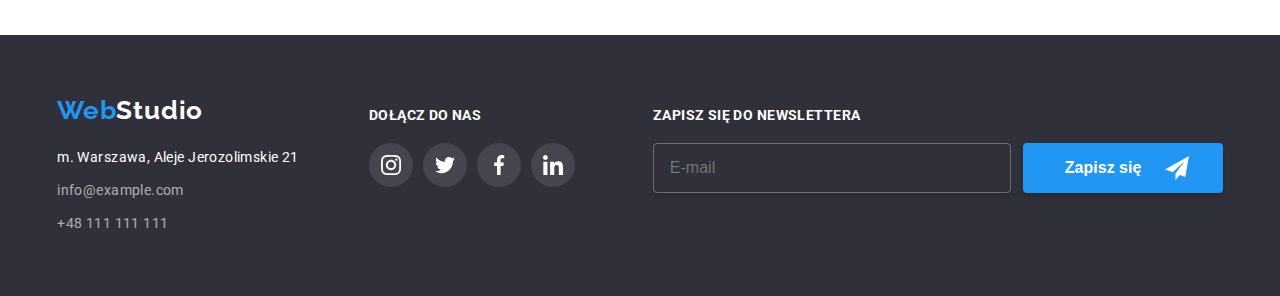
==== commit 5a2758ae: "Update portfolio.html" ====
--- a/portfolio.html
+++ b/portfolio.html
@@ -10,6 +10,7 @@
       href="https://github.com/sindresorhus/modern-normalize.git"
     />
     <link rel="stylesheet" href="css/main.min.css" />
+    <link rel="stylesheet" href="https://cdnjs.cloudflare.com/ajax/libs/font-awesome/4.7.0/css/font-awesome.min.css">
     <link rel="preconnect" href="https://fonts.googleapis.com" />
     <link rel="preconnect" href="https://fonts.gstatic.com" crossorigin />
     <link
--- a/css/main.min.css
+++ b/css/main.min.css
@@ -1,2 +1,2 @@
-:root{--main-font: "Roboto", sans-serif;--secondary-font: "Raleway", sans-serif}body{font-family:"Roboto", sans-serif;color:#212121;background-color:#fff;margin:0}.container{width:100%;padding:0 15px}@media screen and (min-width: 480px){.container{max-width:480px;padding:0 15px;margin:0 auto}}@media screen and (min-width: 768px){.container{max-width:768px;padding:0 15px;margin:0 auto}}@media screen and (min-width: 1200px){.container{max-width:1600px;padding:0 15px;margin:0 auto}}h1,h2,h3,h4,h5,h6{margin:0;padding:0}ul,ol{margin:0;padding:0}p{margin:0;padding:0}img{display:block}*{box-sizing:border-box}.header{border-bottom:1px solid #ececec}@media screen and (min-width: 320px) and (max-width: 767px){.header{padding-top:10px;padding-bottom:10px}}@media screen and (min-width: 768px) and (max-width: 1199px){.header{padding-top:21px;padding-bottom:21px}}@media screen and (min-width: 1200px) and (max-width: 1600px){.header{padding-top:24px;padding-bottom:25px}}.navigation{display:flex;align-items:center}@media screen and (min-width: 320px) and (max-width: 767px){.navigation{justify-content:space-between}.navigation__list,.navigation__link{display:none}}@media screen and (min-width: 768px) and (max-width: 1199px){.navigation{justify-content:center}.navigation__list{display:flex;list-style:none;column-gap:60px}.navigation__link{font-weight:500;font-size:14px;line-height:1.143;letter-spacing:0.02em;text-decoration:none;fill:#757575;color:#212121;cursor:pointer;transition:color 250ms cubic-bezier(0.4, 0, 0.2, 1);position:relative;text-decoration:none}.navigation__link:hover,.navigation__link:focus{color:#2196f3;fill:#2196f3}}@media screen and (min-width: 1200px) and (max-width: 1600px){.navigation{justify-content:center}.navigation__list{display:flex;list-style:none;column-gap:46px}.navigation__link{font-weight:500;font-size:14px;line-height:1.143;letter-spacing:0.02em;text-decoration:none;fill:#757575;color:#212121;cursor:pointer;transition:color 250ms cubic-bezier(0.4, 0, 0.2, 1);position:relative;text-decoration:none}.navigation__link:hover,.navigation__link:focus{color:#2196f3;fill:#2196f3}}.hero .container{display:flex;flex-direction:column;justify-content:center;align-items:center}.hero{background-color:#2f303a;border-bottom:2px solid #212121}.hero__header{font-weight:900;text-align:center;letter-spacing:0.06em;text-transform:uppercase;color:#fff;margin-bottom:30px}@media screen and (min-width: 320px) and (max-width: 767px){.hero{padding-top:118px;padding-bottom:118px;background-image:linear-gradient(rgba(47,48,58,0.4), rgba(47,48,58,0.4)),url("../images/hero/background-img-mobile.jpg");background-size:480px 400px;background-repeat:no-repeat;background-position:center top}.hero__header{font-size:26px;line-height:1.615;width:365px}}@media screen and (min-device-pixel-ratio: 2) and (min-width: 320px), screen and (min-resolution: 192dpi) and (min-width: 320px), screen and (min-resolution: 2dppx) and (min-width: 320px){.hero{background-image:linear-gradient(rgba(47,48,58,0.4), rgba(47,48,58,0.4)),url("../images/hero/background-img-mobile@2x.jpg")}}@media screen and (min-width: 768px) and (max-width: 1199px){.hero{padding-top:200px;padding-bottom:200px;background-image:linear-gradient(rgba(47,48,58,0.4), rgba(47,48,58,0.4)),url("../images/hero/background-img-tablet.jpg");background-size:cover;background-repeat:no-repeat}.hero__header{font-size:26px;line-height:1.615;width:365px}}@media screen and (min-device-pixel-ratio: 2) and (min-width: 768px), screen and (min-resolution: 192dpi) and (min-width: 768px), screen and (min-resolution: 2dppx) and (min-width: 768px){.hero{background-image:linear-gradient(rgba(47,48,58,0.4), rgba(47,48,58,0.4)),url("../images/hero/background-img-tablet@2x.jpg")}}@media screen and (min-width: 1200px) and (max-width: 1600px){.hero{padding-top:200px;padding-bottom:200px;background-image:linear-gradient(rgba(47,48,58,0.4), rgba(47,48,58,0.4)),url("../images/hero/background-img-desktop.jpg");background-size:cover;background-repeat:no-repeat}.hero__header{font-size:44px;line-height:1.364;width:696px}}@media screen and (min-device-pixel-ratio: 2) and (min-width: 1200px), screen and (min-resolution: 192dpi) and (min-width: 1200px), screen and (min-resolution: 2dppx) and (min-width: 1200px){.hero{background-image:linear-gradient(rgba(47,48,58,0.4), rgba(47,48,58,0.4)),url("../images/hero/background-img-desktop@2x.jpg")}}@media screen and (min-width: 320px) and (max-width: 767px){.about__list{display:flex;flex-direction:column;justify-content:center;list-style:none;row-gap:30px;margin-top:60px;margin-bottom:60px}.about__card-wrapper{width:450px}.about__card{width:450px;height:120px;background-color:#f5f4fa;border-radius:4px;padding-left:90px}.about__item-wrapper{padding-top:30px}.about__item-header{font-weight:bold;font-size:14px;line-height:1.143;letter-spacing:0.03em;text-transform:uppercase;margin-bottom:10px;text-align:center}.about__item-description{font-size:14px;line-height:1.714;letter-spacing:0.03em;color:#757575}}@media screen and (min-width: 768px) and (max-width: 1199px){.about{display:flex;justify-content:center;padding-top:60px;padding-bottom:45px}.about__list{display:flex;flex-wrap:wrap;margin-left:-30px;margin-top:-30px;justify-content:center;list-style:none}.about__item{margin-left:30px;margin-top:30px;flex-basis:calc(100% / 2 - 30px)}.about__card-wrapper{width:354px}.about__card{width:354px;height:120px;background-color:#f5f4fa;border-radius:4px;padding-left:42px}.about__card>.about__card-img{display:block;height:100%;width:100%;object-fit:cover}.about__item-wrapper{padding-top:30px}.about__item-header{font-weight:bold;font-size:14px;line-height:1.143;letter-spacing:0.03em;text-transform:uppercase;margin-bottom:10px}.about__item-description{font-size:14px;line-height:1.714;letter-spacing:0.03em;color:#757575}}@media screen and (min-width: 1200px) and (max-width: 1600px){.about .container{padding-top:94px;padding-bottom:94px}.about__list{display:flex;justify-content:center;list-style:none;column-gap:30px}.about__card-wrapper{width:270px}.about__card{width:270px;height:120px}.about__card>.about__card-img{display:block;height:100%;width:100%;object-fit:cover}.about__item-wrapper{padding-top:30px}.about__item-header{font-weight:bold;font-size:14px;line-height:1.143;letter-spacing:0.03em;text-transform:uppercase;margin-bottom:10px}.about__item-description{font-size:14px;line-height:1.714;letter-spacing:0.03em;color:#757575}}@media screen and (min-width: 320px) and (max-width: 767px){.services{display:none}}@media screen and (min-width: 768px) and (max-width: 1199px){.services{display:none}}@media screen and (min-width: 1200px) and (max-width: 1600px){.services .container{padding-top:0;padding-bottom:94px}.services__list{display:flex;justify-content:center;list-style:none;column-gap:30px}.services__img{object-fit:cover}.services__item-wrapper{width:370px;height:70px;background-color:rgba(47,48,58,0.8)}.services__item-header{font-weight:bold;font-size:14px;line-height:1.143;text-align:center;letter-spacing:0.03em;text-transform:uppercase;color:#fff;padding-top:27px;padding-bottom:27px}.services__card-wrapper{position:relative}.services__card-wrapper>.services__item-wrapper{position:absolute;bottom:0px}}.team{background-color:#f5f4fa}.team__list{list-style:none}.team__card-wrapper{box-shadow:0px 2px 1px 0px rgba(0,0,0,0.2),0px 1px 1px 0px rgba(0,0,0,0.14),0px 1px 3px 0px rgba(0,0,0,0.12);border-bottom-right-radius:4px;border-bottom-left-radius:4px}.team__card-img>.team__img{display:block;height:100%;width:100%;object-fit:cover}.team__item-wrapper{padding-top:30px;padding-bottom:30px;background-color:#fff;border-bottom-right-radius:4px;border-bottom-left-radius:4px}.team__item-header{font-weight:500;font-size:16px;line-height:1.188;text-align:center;letter-spacing:0.03em;margin-bottom:10px}.team__item-description{font-size:16px;line-height:1.188;text-align:center;letter-spacing:0.03em;color:#757575;margin-bottom:16px}@media screen and (min-width: 320px) and (max-width: 767px){.team{padding-top:60px;padding-bottom:60px;display:flex;flex-direction:column}.team__item{margin-top:30px}.team__card-img{width:450px;height:460px}}@media screen and (min-width: 768px) and (max-width: 1199px){.team{display:flex;justify-content:center;padding-top:60px;padding-bottom:60px}.team__list{display:flex;flex-wrap:wrap;margin-left:-30px;margin-top:-30px;justify-content:center}.team__item{margin-left:30px;margin-top:30px;flex-basis:calc(100% / 2 - 30px)}.team__card-img{width:354px;height:374px}}@media screen and (min-width: 1200px) and (max-width: 1600px){.team .container{padding-top:94px;padding-bottom:94px}.team__list{display:flex;justify-content:center;column-gap:30px}.team__card-img{width:270px;height:260px}}.clients__list{display:flex;list-style:none}@media screen and (min-width: 320px) and (max-width: 767px){.clients{display:flex;justify-content:center;padding-top:60px;padding-bottom:60px}.clients__list{padding-top:30px;flex-wrap:wrap;margin-left:-30px;margin-top:-30px}.clients__item{margin-left:30px;margin-top:30px;flex-basis:calc(100% / 2 - 30px);width:210px;height:92px;background-color:transparent;border-radius:4px;fill:#afb1b8;border:1px solid #afb1b8;border-radius:4px;transition:fill,border-color 250ms cubic-bezier(0.4, 0, 0.2, 1)}.clients__item:hover,.clients__item:focus{fill:#2196f3;cursor:pointer;border-color:#2196f3}.clients__logo{border:none;padding-left:20px}}@media screen and (min-width: 768px) and (max-width: 1199px){.clients{display:flex;justify-content:center;padding-top:60px;padding-bottom:60px}.clients__list{flex-wrap:wrap;margin-left:-30px;margin-top:-30px}.clients__item{margin-left:30px;margin-top:30px;flex-basis:calc(100% / 3 - 30px);width:226px;height:92px;background-color:transparent;border-radius:4px;fill:#afb1b8;border:1px solid #afb1b8;border-radius:4px;transition:fill,border-color 250ms cubic-bezier(0.4, 0, 0.2, 1)}.clients__item:hover,.clients__item:focus{fill:#2196f3;cursor:pointer;border-color:#2196f3}.clients__logo{border:none;padding-left:28px}}@media screen and (min-width: 1200px) and (max-width: 1600px){.clients{padding-top:94px;padding-bottom:94px}.clients__list{justify-content:center;column-gap:30px}.clients__logo{fill:#afb1b8;border:1px solid #afb1b8;border-radius:4px;transition:fill,border-color 250ms cubic-bezier(0.4, 0, 0.2, 1)}.clients__logo:hover,.clients__logo:focus{fill:#2196f3;cursor:pointer;border-color:#2196f3}}.footer{background-color:#2f303a;display:flex;justify-content:center}.footer__header{font-weight:bold;font-size:14px;line-height:1.143;letter-spacing:0.03em;text-transform:uppercase;color:#fff;margin-bottom:20px}.newsletter{display:flex;flex-direction:column}@media screen and (min-width: 320px) and (max-width: 767px){.footer{flex-direction:column;padding-top:60px;text-align:center}.footer__header{text-align:center}.newsletter{justify-content:center}}@media screen and (min-width: 768px) and (max-width: 1199px){.footer{padding-top:60px;padding-bottom:60px}.footer .container{display:flex;flex-wrap:wrap;flex-direction:row;justify-content:space-around}.footer__header{text-align:center}.newsletter{justify-content:center}}@media screen and (min-width: 1200px) and (max-width: 1600px){.footer .container{display:flex;justify-content:center}.newsletter{justify-content:flex-start;padding-top:72px;padding-left:78px}}.portfolio__navigation-list{display:flex;justify-content:center;list-style:none;column-gap:8px}@media screen and (min-width: 320px) and (max-width: 767px){.portfolio__navigation-list{flex-wrap:wrap;row-gap:15px;margin-top:60px;margin-bottom:40px}}@media screen and (min-width: 768px) and (max-width: 1199px){.portfolio__navigation{margin-top:60px;margin-bottom:30px}}@media screen and (min-width: 1200px) and (max-width: 1600px){.portfolio__hero .container{margin-top:94px;margin-bottom:50px}}.gallery .container{display:flex;justify-content:center;margin-top:0}.gallery__list{list-style:none}.gallery__item{transition:box-shadow 250ms cubic-bezier(0.4, 0, 0.2, 1)}.gallery__item:hover,.gallery__item:focus{box-shadow:1px 4px 6px 0px rgba(0,0,0,0.16),0px 4px 4px 0px rgba(0,0,0,0.06),0px 1px 1px 0px rgba(0,0,0,0.12)}.gallery__item:hover .overlay{transform:translateY(0)}.gallery__item-wrapper{padding:20px 24px;background-color:#fff;border-top-width:none;border-top-style:none;border-top-color:none;border:1px solid #eeeeee}.gallery__card{height:294px;position:relative;overflow:hidden}.gallery__img{display:block;height:100%;width:100%;object-fit:cover}.gallery__item-header{font-weight:bold;font-size:18px;line-height:2;letter-spacing:0.06em;margin-bottom:4px}.gallery__item-description{font-size:16px;line-height:1.875;letter-spacing:0.03em;color:#757575}@media screen and (min-width: 320px) and (max-width: 767px){.gallery{flex-direction:column;margin-bottom:60px}.gallery__item:not(:last-child){margin-bottom:30px}.gallery__card{width:450px}}@media screen and (min-width: 768px) and (max-width: 1199px){.gallery{margin-bottom:60px}.gallery__list{display:flex;flex-wrap:wrap;margin-left:-30px;margin-top:-30px}.gallery__item{margin-left:30px;margin-top:30px;flex-basis:calc(100% / 2 - 30px)}.gallery__card{width:354px}}@media screen and (min-width: 1200px) and (max-width: 1600px){.gallery .container{margin-bottom:94px}.gallery__list{display:flex;flex-wrap:wrap;margin-left:-30px;margin-top:-30px;width:1200px}.gallery__item{margin-left:30px;margin-top:30px;flex-basis:calc(100% / 3 - 30px)}.gallery__card{width:370px}}.backdrop{position:fixed;left:0;top:0;width:100%;height:100%;background-color:rgba(0,0,0,0.2)}.close-btn{position:absolute;top:8px;right:8px;width:30px;height:30px;fill:#212121;background-color:#fff;border:1px solid rgba(0,0,0,0.1);border-radius:50%;cursor:pointer;align-content:center;padding:5px 5px}.close-btn:hover,.close-btn:focus{fill:#2196f3}.mobile-menu__close-btn{position:absolute;top:10px;right:15px;width:40px;height:40px;fill:#212121;background-color:transparent;border:none;cursor:pointer;align-content:center;padding:10px 10px}.mobile-menu__close-btn:hover,.mobile-menu__close-btn:focus{fill:#2196f3}.modal-form__button{display:block;padding:10px 76px;border-radius:4px;border-style:none;background-color:#2196f3;color:#fff;font-weight:bold;font-size:16px;line-height:1.875;text-align:center;cursor:pointer;letter-spacing:6%;margin:0 auto;box-shadow:0px 4px 4px 0px rgba(0,0,0,0.15);transition:background-color 250ms cubic-bezier(0.4, 0, 0.2, 1)}.modal-form__button:hover,.modal-form__button:focus{color:#212121;background-color:#f5f4fa}.signup-form__button{width:200px;height:50px;font-weight:bold;font-size:16px;line-height:1.875;display:flex;align-items:center;text-align:left;letter-spacing:6%;color:#fff;background-color:#2196f3;cursor:pointer;padding-left:42px;border-radius:4px;border-style:none;transition:color,background-color 250ms cubic-bezier(0.4, 0, 0.2, 1);box-shadow:0px 4px 4px 0px rgba(0,0,0,0.15)}.signup-form__button:hover,.signup-form__button:focus{background-color:#f5f4fa}.signup-form__button:hover>*,.signup-form__button:focus>*{color:#212121;fill:#212121}.hero__modal-button{font-weight:bold;font-size:16px;line-height:1.875;letter-spacing:0.06em;color:#fff;background-color:#2196f3;cursor:pointer;padding:10px 41px 10px 42px;border-radius:4px;border-style:none;transition:color,background-color 250ms cubic-bezier(0.4, 0, 0.2, 1)}.hero__modal-button:hover,.hero__modal-button:focus{color:#212121;background-color:#f5f4fa}.portfolio__navigation-btn{font-family:var(--main-font);font-style:normal;font-weight:500;font-size:16px;line-height:1.625;text-align:center;letter-spacing:0.03em;color:#212121;background-color:#f5f4fa;cursor:pointer;padding:6px 22px;border-radius:4px;border-style:none;box-shadow:0px 2px 2px 0px rgba(0,0,0,0.12),0px 1px 2px 0px rgba(0,0,0,0.08),0px 3px 1px 0px rgba(0,0,0,0.1);transition:color,background-color 250ms cubic-bezier(0.4, 0, 0.2, 1)}.portfolio__navigation-btn:hover,.portfolio__navigation-btn:focus{color:#fff;background-color:#2196f3}@media screen and (min-width: 320px) and (max-width: 767px){.signup-form__button{margin-right:auto;margin-left:auto;margin-bottom:60px}}@media screen and (min-width: 768px) and (max-width: 1199px){.signup-form__button{margin-right:auto;margin-left:auto}}.contact-info{display:flex;flex-direction:column}.contact-info__list{list-style:none}.contact-info__item:not(:first-child){margin-top:9px}.contact-info__link{font-family:var(--main-font);font-style:normal;font-weight:normal;font-size:14px;line-height:1.714;letter-spacing:0.03em;color:#fff;opacity:60%;text-decoration:none;transition:color 250ms cubic-bezier(0.4, 0, 0.2, 1);text-decoration:none}.contact-info__link:hover,.contact-info__link:focus{color:#2196f3;fill:#2196f3}.contact-info__link--address{opacity:1}@media screen and (min-width: 320px) and (max-width: 767px){.contact__link,.contact__icon,.contact__item{display:none}.contact-info{justify-content:center;margin-bottom:60px}}@media screen and (min-width: 768px) and (max-width: 1199px){.contact{display:flex;flex-direction:column;list-style:none;row-gap:10px;margin-left:101px}.contact__link{display:flex;align-items:center;color:#757575;font-weight:500;font-size:14px;line-height:1.143;letter-spacing:0.02em;text-decoration:none;fill:#757575;cursor:pointer;transition:color 250ms cubic-bezier(0.4, 0, 0.2, 1);position:relative;text-decoration:none}.contact__link:hover,.contact__link:focus{color:#2196f3;fill:#2196f3}.contact__icon{margin-right:10px;transition:fill 250ms cubic-bezier(0.4, 0, 0.2, 1)}.contact__icon:hover,.contact__icon:focus{color:#2196f3;fill:#2196f3}.contact-info{text-align:center;padding-bottom:60px}}@media screen and (min-width: 1200px) and (max-width: 1600px){.contact{display:flex;list-style:none}.contact__link{display:flex;align-items:center;color:#757575;font-weight:500;font-size:14px;line-height:1.143;letter-spacing:0.02em;text-decoration:none;fill:#757575;cursor:pointer;transition:color 250ms cubic-bezier(0.4, 0, 0.2, 1);position:relative;text-decoration:none}.contact__link:hover,.contact__link:focus{color:#2196f3;fill:#2196f3}.contact__link--mail{margin-right:30px;margin-left:345px}.contact__link--phone{margin-right:auto}.contact__icon{margin-right:10px;transition:fill 250ms cubic-bezier(0.4, 0, 0.2, 1)}.contact__icon:hover,.contact__icon:focus{color:#2196f3;fill:#2196f3}.contact-info{justify-content:flex-start;padding-top:60px;padding-bottom:60px}}.current{font-weight:500;font-size:14px;line-height:1.143;letter-spacing:0.02em;text-decoration:none;color:#2196f3;fill:#757575;cursor:pointer;transition:color 250ms cubic-bezier(0.4, 0, 0.2, 1);position:relative}.current::after{position:absolute;content:"";display:block;width:100%;height:4px;background-color:#2196f3;border-radius:2px;border-style:none;top:43.5px}.logo{font-family:var(--secondary-font);font-weight:bold;letter-spacing:0.03em;text-decoration:none}.logo--light{color:#212121}.logo--dark{color:#fff;margin-bottom:20px}.logo__accent-text{color:#2196f3}@media screen and (min-width: 320px) and (max-width: 767px){.logo{margin-left:0;font-size:24px;line-height:1.167}}@media screen and (min-width: 768px) and (max-width: 1199px){.logo{font-size:24px;line-height:1.167}.logo--light{margin-left:0;margin-right:83px}.logo--dark{text-align:center}}@media screen and (min-width: 1200px) and (max-width: 1600px){.logo{margin-right:93px;font-size:26px;line-height:1.192}}@media screen and (min-width: 320px) and (max-width: 767px){.mobile-menu{display:flex;list-style:none}.mobile-menu__button{position:relative;display:flex;align-items:center;fill:#212121;background-color:transparent;cursor:pointer;padding:12px 8px;border-radius:0px;border-style:none;transition:fill 250ms cubic-bezier(0.4, 0, 0.2, 1)}.mobile-menu__button:hover,.mobile-menu__button:focus{fill:#2196f3}.mobile-menu__modal{position:absolute;top:0;left:0;transform:translateY(0%);min-width:480px;min-height:796px;padding-left:40px;background-color:#fff;border-radius:4px;box-shadow:0px 1px 3px 0px rgba(0,0,0,0.16),0px 2px 4px 0px rgba(0,0,0,0.08),0px 4px 8px 0px rgba(0,0,0,0.04);transition:transform 1s ease-out}.is-hidden{opacity:0;visibility:hidden;pointer-events:none}.is-hidden .mobile-menu__modal{transform:translateY(-800px)}.mobile-menu__navigation-list{display:flex;flex-direction:column;list-style:none;row-gap:32px;padding-top:48px;margin-bottom:302px}.mobile-menu__navigation-link,.mobile-menu__current{font-weight:500;font-size:40px;line-height:1.175;letter-spacing:0.02em;color:#212121;text-decoration:none}.mobile-menu__navigation-link:hover,.mobile-menu__navigation-link:focus,.mobile-menu__current:hover,.mobile-menu__current:focus{color:#2196f3}.mobile-menu__current{color:#2196f3}.mobile-menu__contact{display:flex;flex-direction:column;list-style:none;row-gap:32px;margin-bottom:64px}.mobile-menu__contact-link--phone{font-weight:500;font-size:34px;line-height:1.176;letter-spacing:0.02em;color:#2196f3;text-decoration:none}.mobile-menu__contact-link--mail{font-weight:500;font-size:24px;line-height:1.167;letter-spacing:0.02em;color:#757575;text-decoration:none}.mobile-menu__social-links{display:flex;list-style:none;column-gap:0px;padding-bottom:48px}.mobile-menu__social-links-link{font-weight:500;font-size:18px;line-height:22px;letter-spacing:0.02em;color:#2196f3;text-decoration:none;padding:10px;border-right:1px solid rgba(33,33,33,0.2)}}@media screen and (min-width: 768px) and (max-width: 1199px){.mobile-menu{display:none}}@media screen and (min-width: 1200px) and (max-width: 1600px){.mobile-menu{display:none}}.modal{position:absolute;transform:translate(-50%, -50%);padding:40px;background-color:#fff;border-radius:4px;box-shadow:0px 2px 1px 0px rgba(0,0,0,0.2),0px 1px 1px 0px rgba(0,0,0,0.14),0px 1px 3px 0px rgba(0,0,0,0.12);transition:transform 1s ease-out}.is-hidden{opacity:0;visibility:hidden;pointer-events:none}.is-hidden .modal{transform:rotate(270deg)}.modal-form{display:flex;width:100%;flex-direction:column}.modal-form__header{text-align:center;font-weight:bold;font-size:20px;line-height:1.15;letter-spacing:3%;color:#212121;margin-bottom:12px}.modal-form__field{font-size:12px;line-height:1.167;text-align:left;vertical-align:top;letter-spacing:1%;color:#757575}.modal-form__field:not(:first-child){margin-top:10px}.modal-form__input-wrapper{position:relative;display:block;margin-top:4px}.modal-form__input{width:100%;height:40px;border:1px solid rgba(33,33,33,0.2);border-radius:4px;padding-left:42px;transition:border-color 250ms cubic-bezier(0.4, 0, 0.2, 1)}.modal-form__input:focus{outline:none;border-color:#2196f3}.modal-form__input:focus+.modal-form__icon{fill:#2196f3}.modal-form__icon{position:absolute;top:50%;left:12px;transform:translateY(-50%);fill:#212121;display:block;width:18px;height:18px;transition:fill 250ms cubic-bezier(0.4, 0, 0.2, 1)}.modal-form__message{width:100%;height:120px;border:1px solid rgba(33,33,33,0.2);border-radius:4px;outline:none;padding:12px 16px;margin-top:4px;margin-bottom:20px;resize:none;transition:border-color 250ms cubic-bezier(0.4, 0, 0.2, 1)}.modal-form__message:focus{outline:none;border-color:#2196f3}.modal-form__message::placeholder{font-size:12px;line-height:1.167;text-align:left;vertical-align:top;letter-spacing:1%;color:rgba(117,117,117,0.5)}.modal-form__policy-wrapper{display:flex;justify-content:center}.modal-form__policy-text{margin-bottom:30px;font-size:14px;line-height:1.714;text-align:left;vertical-align:top;align-items:center;letter-spacing:3%;color:#757575;cursor:pointer}.modal-form__policy-text::before{display:inline-block;vertical-align:middle;content:"";width:12px;height:12px;border:2.5px solid #212121;border-radius:3px;margin-right:8px;cursor:pointer;transition:background-color,border-color 250ms cubic-bezier(0.4, 0, 0.2, 1)}.modal-form__policy{appearance:none}.modal-form__policy:checked+.modal-form__policy-text::before{background-color:#2196f3;border-width:1px;border-color:#2196f3;background-image:url(../images/icon-check.svg);background-size:contain;background-repeat:no-repeat;width:15px;height:15px}.modal-form__policy-link{color:#2196f3;text-decoration:none}@media screen and (min-width: 320px) and (max-width: 767px){.modal{top:40%;left:50%;width:450px;min-height:609px}}@media screen and (min-width: 768px) and (max-width: 1199px){.modal{top:50%;left:50%;width:450px;min-height:609px}}@media screen and (min-width: 1200px) and (max-width: 1600px){.modal{top:50%;left:50%;width:528px;min-height:581px}}.overlay{position:absolute;top:0;left:0;width:100%;height:100%;background-color:rgba(33,150,243,0.9);transform:translateY(100%);transition:transform 250ms cubic-bezier(0.4, 0, 0.2, 1)}.overlay>p{color:#fff;padding:49px 45px 49px 24px;margin:0;font-size:18px;line-height:28px;text-align:left;letter-spacing:3%}.hidden{display:none}@media screen and (min-width: 320px) and (max-width: 767px){.secondary-header{font-weight:700;font-size:28px;line-height:1.178;text-align:center;letter-spacing:0.03em}}@media screen and (min-width: 768px) and (max-width: 1199px){.secondary-header{font-weight:700;font-size:28px;line-height:1.178;text-align:center;letter-spacing:0.03em;margin-bottom:30px}}@media screen and (min-width: 1200px) and (max-width: 1600px){.secondary-header{font-weight:700;font-size:36px;line-height:1.167;text-align:center;letter-spacing:0.03em;margin-bottom:50px}}.signup-form{display:flex}.signup-form__input{height:50px;border-radius:4px;border:1px solid rgba(255,255,255,0.3);font-size:16px;line-height:1.25;text-align:left;letter-spacing:3%;color:rgba(255,255,255,0.6);padding-left:16px;box-shadow:0px 4px 4px 0px rgba(0,0,0,0.15);margin-right:12px;background-color:inherit;transition:border-color 250ms cubic-bezier(0.4, 0, 0.2, 1);outline:none}.signup-form__input:focus-within{border-color:#2196f3}.signup-form__icon{width:24px;height:24px;fill:#fff;margin-left:24px;transition:fill,background-color 250ms cubic-bezier(0.4, 0, 0.2, 1)}@media screen and (min-width: 320px) and (max-width: 767px){.signup-form{flex-direction:column}.signup-form__input{width:450px;margin-bottom:20px}}@media screen and (min-width: 768px) and (max-width: 1199px){.signup-form{flex-direction:column}.signup-form__input{width:450px;margin-bottom:20px}}@media screen and (min-width: 1200px) and (max-width: 1600px){.signup-form{flex-direction:row}.signup-form__input{width:358px}}.social-links{display:flex;justify-content:center;list-style:none;column-gap:10px}.social-links__icon{cursor:pointer;border-radius:50%;border-style:none;height:44px;width:44px;transition:fill,background-color 250ms cubic-bezier(0.4, 0, 0.2, 1)}.social-links__icon:hover,.social-links__icon:focus{fill:#fff;background-color:#2196f3;border-radius:50%;border-style:none;height:44px;width:44px}.social-links__icon--light{fill:#afb1b8;background-color:#fff}.social-links__icon--dark{fill:#fff;background-image:linear-gradient(rgba(255,255,255,0.1), rgba(255,255,255,0.1))}.footer__social-links{display:flex;flex-direction:column;justify-content:center;margin-bottom:60px}@media screen and (min-width: 1200px) and (max-width: 1600px){.footer__social-links{justify-content:flex-start;padding-top:72px;padding-left:70px}}
+:root{--main-font: "Roboto", sans-serif;--secondary-font: "Raleway", sans-serif}body{font-family:"Roboto", sans-serif;color:#212121;background-color:#fff;margin:0}.container{width:100%;padding:0 15px}@media screen and (min-width: 480px){.container{max-width:480px;padding:0 15px;margin:0 auto}}@media screen and (min-width: 768px){.container{max-width:768px;padding:0 15px;margin:0 auto}}@media screen and (min-width: 1200px){.container{max-width:1600px;padding:0 15px;margin:0 auto}}h1,h2,h3,h4,h5,h6{margin:0;padding:0}ul,ol{margin:0;padding:0}p{margin:0;padding:0}img{display:block}*{box-sizing:border-box}.header{border-bottom:1px solid #ececec}@media screen and (min-width: 320px) and (max-width: 767px){.header{padding-top:10px;padding-bottom:10px}}@media screen and (min-width: 768px) and (max-width: 1199px){.header{padding-top:21px;padding-bottom:21px}}@media screen and (min-width: 1200px) and (max-width: 1600px){.header{padding-top:24px;padding-bottom:25px}}.navigation{display:flex;align-items:center}@media screen and (min-width: 320px) and (max-width: 767px){.navigation{justify-content:space-between}.navigation__list,.navigation__link{display:none}}@media screen and (min-width: 768px) and (max-width: 1199px){.navigation{justify-content:center}.navigation__list{display:flex;list-style:none;column-gap:60px}.navigation__link{font-weight:500;font-size:14px;line-height:1.143;letter-spacing:0.02em;text-decoration:none;fill:#757575;color:#212121;cursor:pointer;transition:color 250ms cubic-bezier(0.4, 0, 0.2, 1);position:relative;text-decoration:none}.navigation__link:hover,.navigation__link:focus{color:#2196f3;fill:#2196f3}}@media screen and (min-width: 1200px) and (max-width: 1600px){.navigation{justify-content:center}.navigation__list{display:flex;list-style:none;column-gap:46px}.navigation__link{font-weight:500;font-size:14px;line-height:1.143;letter-spacing:0.02em;text-decoration:none;fill:#757575;color:#212121;cursor:pointer;transition:color 250ms cubic-bezier(0.4, 0, 0.2, 1);position:relative;text-decoration:none}.navigation__link:hover,.navigation__link:focus{color:#2196f3;fill:#2196f3}}.hero .container{display:flex;flex-direction:column;justify-content:center;align-items:center}.hero{background-color:#2f303a;border-bottom:2px solid #212121}.hero__header{font-weight:900;text-align:center;letter-spacing:0.06em;text-transform:uppercase;color:#fff;margin-bottom:30px}@media screen and (min-width: 320px) and (max-width: 767px){.hero{padding-top:118px;padding-bottom:118px;background-image:linear-gradient(rgba(47,48,58,0.4), rgba(47,48,58,0.4)),url("../images/hero/background-img-mobile.jpg");background-size:480px 400px;background-repeat:no-repeat;background-position:center top}.hero__header{font-size:26px;line-height:1.615;width:365px}}@media screen and (min-device-pixel-ratio: 2) and (min-width: 320px), screen and (min-resolution: 192dpi) and (min-width: 320px), screen and (min-resolution: 2dppx) and (min-width: 320px){.hero{background-image:linear-gradient(rgba(47,48,58,0.4), rgba(47,48,58,0.4)),url("../images/hero/background-img-mobile@2x.jpg")}}@media screen and (min-width: 768px) and (max-width: 1199px){.hero{padding-top:200px;padding-bottom:200px;background-image:linear-gradient(rgba(47,48,58,0.4), rgba(47,48,58,0.4)),url("../images/hero/background-img-tablet.jpg");background-size:cover;background-repeat:no-repeat}.hero__header{font-size:26px;line-height:1.615;width:365px}}@media screen and (min-device-pixel-ratio: 2) and (min-width: 768px), screen and (min-resolution: 192dpi) and (min-width: 768px), screen and (min-resolution: 2dppx) and (min-width: 768px){.hero{background-image:linear-gradient(rgba(47,48,58,0.4), rgba(47,48,58,0.4)),url("../images/hero/background-img-tablet@2x.jpg")}}@media screen and (min-width: 1200px) and (max-width: 1600px){.hero{padding-top:200px;padding-bottom:200px;background-image:linear-gradient(rgba(47,48,58,0.4), rgba(47,48,58,0.4)),url("../images/hero/background-img-desktop.jpg");background-size:cover;background-repeat:no-repeat}.hero__header{font-size:44px;line-height:1.364;width:696px}}@media screen and (min-device-pixel-ratio: 2) and (min-width: 1200px), screen and (min-resolution: 192dpi) and (min-width: 1200px), screen and (min-resolution: 2dppx) and (min-width: 1200px){.hero{background-image:linear-gradient(rgba(47,48,58,0.4), rgba(47,48,58,0.4)),url("../images/hero/background-img-desktop@2x.jpg")}}@media screen and (min-width: 320px) and (max-width: 767px){.about__list{display:flex;flex-direction:column;justify-content:center;list-style:none;row-gap:30px;margin-top:60px;margin-bottom:60px}.about__card-wrapper{width:450px}.about__card{width:450px;height:120px;background-color:#f5f4fa;border-radius:4px;padding-left:90px}.about__item-wrapper{padding-top:30px}.about__item-header{font-weight:bold;font-size:14px;line-height:1.143;letter-spacing:0.03em;text-transform:uppercase;margin-bottom:10px;text-align:center}.about__item-description{font-size:14px;line-height:1.714;letter-spacing:0.03em;color:#757575}}@media screen and (min-width: 768px) and (max-width: 1199px){.about{display:flex;justify-content:center;padding-top:60px;padding-bottom:45px}.about__list{display:flex;flex-wrap:wrap;margin-left:-30px;margin-top:-30px;justify-content:center;list-style:none}.about__item{margin-left:30px;margin-top:30px;flex-basis:calc(100% / 2 - 30px)}.about__card-wrapper{width:354px}.about__card{width:354px;height:120px;background-color:#f5f4fa;border-radius:4px;padding-left:42px}.about__card>.about__card-img{display:block;height:100%;width:100%;object-fit:cover}.about__item-wrapper{padding-top:30px}.about__item-header{font-weight:bold;font-size:14px;line-height:1.143;letter-spacing:0.03em;text-transform:uppercase;margin-bottom:10px}.about__item-description{font-size:14px;line-height:1.714;letter-spacing:0.03em;color:#757575}}@media screen and (min-width: 1200px) and (max-width: 1600px){.about .container{padding-top:94px;padding-bottom:94px}.about__list{display:flex;justify-content:center;list-style:none;column-gap:30px}.about__card-wrapper{width:270px}.about__card{width:270px;height:120px}.about__card>.about__card-img{display:block;height:100%;width:100%;object-fit:cover}.about__item-wrapper{padding-top:30px}.about__item-header{font-weight:bold;font-size:14px;line-height:1.143;letter-spacing:0.03em;text-transform:uppercase;margin-bottom:10px}.about__item-description{font-size:14px;line-height:1.714;letter-spacing:0.03em;color:#757575}}@media screen and (min-width: 320px) and (max-width: 767px){.services{display:none}}@media screen and (min-width: 768px) and (max-width: 1199px){.services{display:none}}@media screen and (min-width: 1200px) and (max-width: 1600px){.services .container{padding-top:0;padding-bottom:94px}.services__list{display:flex;justify-content:center;list-style:none;column-gap:30px}.services__img{object-fit:cover}.services__item-wrapper{width:370px;height:70px;background-color:rgba(47,48,58,0.8)}.services__item-header{font-weight:bold;font-size:14px;line-height:1.143;text-align:center;letter-spacing:0.03em;text-transform:uppercase;color:#fff;padding-top:27px;padding-bottom:27px}.services__card-wrapper{position:relative}.services__card-wrapper>.services__item-wrapper{position:absolute;bottom:0px}}.team{background-color:#f5f4fa}.team__list{list-style:none}.team__card-wrapper{box-shadow:0px 2px 1px 0px rgba(0,0,0,0.2),0px 1px 1px 0px rgba(0,0,0,0.14),0px 1px 3px 0px rgba(0,0,0,0.12);border-bottom-right-radius:4px;border-bottom-left-radius:4px}.team__card-img>.team__img{display:block;height:100%;width:100%;object-fit:cover}.team__item-wrapper{padding-top:30px;padding-bottom:30px;background-color:#fff;border-bottom-right-radius:4px;border-bottom-left-radius:4px}.team__item-header{font-weight:500;font-size:16px;line-height:1.188;text-align:center;letter-spacing:0.03em;margin-bottom:10px}.team__item-description{font-size:16px;line-height:1.188;text-align:center;letter-spacing:0.03em;color:#757575;margin-bottom:16px}@media screen and (min-width: 320px) and (max-width: 767px){.team{padding-top:60px;padding-bottom:60px;display:flex;flex-direction:column}.team__item{margin-top:30px}.team__card-img{width:450px;height:460px}}@media screen and (min-width: 768px) and (max-width: 1199px){.team{display:flex;justify-content:center;padding-top:60px;padding-bottom:60px}.team__list{display:flex;flex-wrap:wrap;margin-left:-30px;margin-top:-30px;justify-content:center}.team__item{margin-left:30px;margin-top:30px;flex-basis:calc(100% / 2 - 30px)}.team__card-img{width:354px;height:374px}}@media screen and (min-width: 1200px) and (max-width: 1600px){.team .container{padding-top:94px;padding-bottom:94px}.team__list{display:flex;justify-content:center;column-gap:30px}.team__card-img{width:270px;height:260px}}.clients__list{display:flex;list-style:none}@media screen and (min-width: 320px) and (max-width: 767px){.clients{display:flex;justify-content:center;padding-top:60px;padding-bottom:60px}.clients__list{padding-top:30px;flex-wrap:wrap;margin-left:-30px;margin-top:-30px}.clients__item{margin-left:30px;margin-top:30px;flex-basis:calc(100% / 2 - 30px);width:210px;height:92px;background-color:transparent;border-radius:4px;fill:#afb1b8;border:1px solid #afb1b8;border-radius:4px;transition:fill,border-color 250ms cubic-bezier(0.4, 0, 0.2, 1)}.clients__item:hover,.clients__item:focus{fill:#2196f3;cursor:pointer;border-color:#2196f3}.clients__logo{border:none;padding-left:20px}}@media screen and (min-width: 768px) and (max-width: 1199px){.clients{display:flex;justify-content:center;padding-top:60px;padding-bottom:60px}.clients__list{flex-wrap:wrap;margin-left:-30px;margin-top:-30px}.clients__item{margin-left:30px;margin-top:30px;flex-basis:calc(100% / 3 - 30px);width:226px;height:92px;background-color:transparent;border-radius:4px;fill:#afb1b8;border:1px solid #afb1b8;border-radius:4px;transition:fill,border-color 250ms cubic-bezier(0.4, 0, 0.2, 1)}.clients__item:hover,.clients__item:focus{fill:#2196f3;cursor:pointer;border-color:#2196f3}.clients__logo{border:none;padding-left:28px}}@media screen and (min-width: 1200px) and (max-width: 1600px){.clients{padding-top:94px;padding-bottom:94px}.clients__list{justify-content:center;column-gap:30px}.clients__logo{fill:#afb1b8;border:1px solid #afb1b8;border-radius:4px;transition:fill,border-color 250ms cubic-bezier(0.4, 0, 0.2, 1)}.clients__logo:hover,.clients__logo:focus{fill:#2196f3;cursor:pointer;border-color:#2196f3}}.footer{background-color:#2f303a;display:flex;justify-content:center}.footer__header{font-weight:bold;font-size:14px;line-height:1.143;letter-spacing:0.03em;text-transform:uppercase;color:#fff;margin-bottom:20px}.newsletter{display:flex;flex-direction:column}@media screen and (min-width: 320px) and (max-width: 767px){.footer{flex-direction:column;padding-top:60px;text-align:center}.footer__header{text-align:center}.newsletter{justify-content:center}}@media screen and (min-width: 768px) and (max-width: 1199px){.footer{padding-top:60px;padding-bottom:60px}.footer .container{display:flex;flex-wrap:wrap;flex-direction:row;justify-content:space-around}.footer__header{text-align:center}.newsletter{justify-content:center}}@media screen and (min-width: 1200px) and (max-width: 1600px){.footer .container{display:flex;justify-content:center}.newsletter{justify-content:flex-start;padding-top:72px;padding-left:78px}}.portfolio__navigation-list{display:flex;justify-content:center;list-style:none;column-gap:8px}@media screen and (min-width: 320px) and (max-width: 767px){.portfolio__navigation-list{flex-wrap:wrap;row-gap:15px;margin-top:60px;margin-bottom:40px}}@media screen and (min-width: 768px) and (max-width: 1199px){.portfolio__navigation{margin-top:60px;margin-bottom:30px}}@media screen and (min-width: 1200px) and (max-width: 1600px){.portfolio__hero .container{margin-top:94px;margin-bottom:50px}}.gallery .container{display:flex;justify-content:center;margin-top:0}.gallery__list{list-style:none}.gallery__item{transition:box-shadow 250ms cubic-bezier(0.4, 0, 0.2, 1)}.gallery__item:hover,.gallery__item:focus{box-shadow:1px 4px 6px 0px rgba(0,0,0,0.16),0px 4px 4px 0px rgba(0,0,0,0.06),0px 1px 1px 0px rgba(0,0,0,0.12)}.gallery__item:hover .overlay{transform:translateY(0)}.gallery__item-wrapper{padding:20px 24px;background-color:#fff;border-top-width:none;border-top-style:none;border-top-color:none;border:1px solid #eeeeee}.gallery__card{height:294px;position:relative;overflow:hidden}.gallery__img{display:block;height:100%;width:100%;object-fit:cover}.gallery__item-header{font-weight:bold;font-size:18px;line-height:2;letter-spacing:0.06em;margin-bottom:4px}.gallery__item-description{font-size:16px;line-height:1.875;letter-spacing:0.03em;color:#757575}@media screen and (min-width: 320px) and (max-width: 767px){.gallery{flex-direction:column;margin-bottom:60px}.gallery__item:not(:last-child){margin-bottom:30px}.gallery__card{width:450px}}@media screen and (min-width: 768px) and (max-width: 1199px){.gallery{margin-bottom:60px}.gallery__list{display:flex;flex-wrap:wrap;margin-left:-30px;margin-top:-30px}.gallery__item{margin-left:30px;margin-top:30px;flex-basis:calc(100% / 2 - 30px)}.gallery__card{width:354px}}@media screen and (min-width: 1200px) and (max-width: 1600px){.gallery .container{margin-bottom:94px}.gallery__list{display:flex;flex-wrap:wrap;margin-left:-30px;margin-top:-30px;width:1200px}.gallery__item{margin-left:30px;margin-top:30px;flex-basis:calc(100% / 3 - 30px)}.gallery__card{width:370px}}.backdrop{position:fixed;left:0;top:0;width:100%;height:100%;background-color:rgba(0,0,0,0.2)}.close-btn{position:absolute;top:8px;right:8px;width:30px;height:30px;fill:#212121;background-color:#fff;border:1px solid rgba(0,0,0,0.1);border-radius:50%;cursor:pointer;align-content:center;padding:5px 5px}.close-btn:hover,.close-btn:focus{fill:#2196f3}.mobile-menu__close-btn{position:absolute;top:10px;right:15px;width:40px;height:40px;fill:#212121;background-color:transparent;border:none;cursor:pointer;align-content:center;padding:10px 10px}.mobile-menu__close-btn:hover,.mobile-menu__close-btn:focus{fill:#2196f3}.modal-form__button{display:block;padding:10px 76px;border-radius:4px;border-style:none;background-color:#2196f3;color:#fff;font-weight:bold;font-size:16px;line-height:1.875;text-align:center;cursor:pointer;letter-spacing:6%;margin:0 auto;box-shadow:0px 4px 4px 0px rgba(0,0,0,0.15);transition:background-color 250ms cubic-bezier(0.4, 0, 0.2, 1)}.modal-form__button:hover,.modal-form__button:focus{color:#212121;background-color:#f5f4fa}.signup-form__button{width:200px;height:50px;font-weight:bold;font-size:16px;line-height:1.875;display:flex;align-items:center;text-align:left;letter-spacing:6%;color:#fff;background-color:#2196f3;cursor:pointer;padding-left:42px;border-radius:4px;border-style:none;transition:color,background-color 250ms cubic-bezier(0.4, 0, 0.2, 1);box-shadow:0px 4px 4px 0px rgba(0,0,0,0.15)}.signup-form__button:hover,.signup-form__button:focus{background-color:#f5f4fa}.signup-form__button:hover>*,.signup-form__button:focus>*{color:#212121;fill:#212121}.hero__modal-button{font-weight:bold;font-size:16px;line-height:1.875;letter-spacing:0.06em;color:#fff;background-color:#2196f3;cursor:pointer;padding:10px 41px 10px 42px;border-radius:4px;border-style:none;transition:color,background-color 250ms cubic-bezier(0.4, 0, 0.2, 1)}.hero__modal-button:hover,.hero__modal-button:focus{color:#212121;background-color:#f5f4fa}.portfolio__navigation-btn{font-family:var(--main-font);font-style:normal;font-weight:500;font-size:16px;line-height:1.625;text-align:center;letter-spacing:0.03em;color:#212121;background-color:#f5f4fa;cursor:pointer;padding:6px 22px;border-radius:4px;border-style:none;box-shadow:0px 2px 2px 0px rgba(0,0,0,0.12),0px 1px 2px 0px rgba(0,0,0,0.08),0px 3px 1px 0px rgba(0,0,0,0.1);transition:color,background-color 250ms cubic-bezier(0.4, 0, 0.2, 1)}.portfolio__navigation-btn:hover,.portfolio__navigation-btn:focus{color:#fff;background-color:#2196f3}@media screen and (min-width: 320px) and (max-width: 767px){.signup-form__button{margin-right:auto;margin-left:auto;margin-bottom:60px}}@media screen and (min-width: 768px) and (max-width: 1199px){.signup-form__button{margin-right:auto;margin-left:auto}}.contact-info{display:flex;flex-direction:column}.contact-info__list{list-style:none}.contact-info__item:not(:first-child){margin-top:9px}.contact-info__link{font-family:var(--main-font);font-style:normal;font-weight:normal;font-size:14px;line-height:1.714;letter-spacing:0.03em;color:#fff;opacity:60%;text-decoration:none;transition:color 250ms cubic-bezier(0.4, 0, 0.2, 1);text-decoration:none}.contact-info__link:hover,.contact-info__link:focus{color:#2196f3;fill:#2196f3}.contact-info__link--address{opacity:1}@media screen and (min-width: 320px) and (max-width: 767px){.contact__link,.contact__icon,.contact__item{display:none}.contact-info{justify-content:center;margin-bottom:60px}}@media screen and (min-width: 768px) and (max-width: 1199px){.contact{display:flex;flex-direction:column;list-style:none;row-gap:10px;margin-left:101px}.contact__link{display:flex;align-items:center;color:#757575;font-weight:500;font-size:14px;line-height:1.143;letter-spacing:0.02em;text-decoration:none;fill:#757575;cursor:pointer;transition:color 250ms cubic-bezier(0.4, 0, 0.2, 1);position:relative;text-decoration:none}.contact__link:hover,.contact__link:focus{color:#2196f3;fill:#2196f3}.contact__icon{margin-right:10px;transition:fill 250ms cubic-bezier(0.4, 0, 0.2, 1)}.contact__icon:hover,.contact__icon:focus{color:#2196f3;fill:#2196f3}.contact-info{text-align:center;padding-bottom:60px}}@media screen and (min-width: 1200px) and (max-width: 1600px){.contact{display:flex;list-style:none}.contact__link{display:flex;align-items:center;color:#757575;font-weight:500;font-size:14px;line-height:1.143;letter-spacing:0.02em;text-decoration:none;fill:#757575;cursor:pointer;transition:color 250ms cubic-bezier(0.4, 0, 0.2, 1);position:relative;text-decoration:none}.contact__link:hover,.contact__link:focus{color:#2196f3;fill:#2196f3}.contact__link--mail{margin-right:30px;margin-left:345px}.contact__link--phone{margin-right:auto}.contact__icon{margin-right:10px;transition:fill 250ms cubic-bezier(0.4, 0, 0.2, 1)}.contact__icon:hover,.contact__icon:focus{color:#2196f3;fill:#2196f3}.contact-info{justify-content:flex-start;padding-top:60px;padding-bottom:60px}}.current{font-weight:500;font-size:14px;line-height:1.143;letter-spacing:0.02em;text-decoration:none;color:#2196f3;fill:#757575;cursor:pointer;transition:color 250ms cubic-bezier(0.4, 0, 0.2, 1);position:relative}.current::after{position:absolute;content:"";display:block;width:100%;height:4px;background-color:#2196f3;border-radius:2px;border-style:none;top:43.5px}.logo{font-family:var(--secondary-font);font-weight:bold;letter-spacing:0.03em;text-decoration:none}.logo--light{color:#212121}.logo--dark{color:#fff;margin-bottom:20px}.logo__accent-text{color:#2196f3}@media screen and (min-width: 320px) and (max-width: 767px){.logo{margin-left:0;font-size:24px;line-height:1.167}}@media screen and (min-width: 768px) and (max-width: 1199px){.logo{font-size:24px;line-height:1.167}.logo--light{margin-left:0;margin-right:83px}.logo--dark{text-align:center}}@media screen and (min-width: 1200px) and (max-width: 1600px){.logo{margin-right:93px;font-size:26px;line-height:1.192}}.topnav{overflow:hidden;background-color:#333;position:relative}.topnav #myLinks{display:none}.topnav a{color:white;padding:14px 16px;text-decoration:none;font-size:17px;display:block}.topnav a.icon{background:black;display:block;position:absolute;right:0;top:0}.topnav a:hover{background-color:#ddd;color:black}.active{background-color:#04AA6D;color:white}@media screen and (min-width: 320px) and (max-width: 767px){.mobile-menu{display:flex;list-style:none}.mobile-menu__button{position:relative;display:flex;align-items:center;fill:#212121;background-color:transparent;cursor:pointer;padding:12px 8px;border-radius:0px;border-style:none;transition:fill 250ms cubic-bezier(0.4, 0, 0.2, 1)}.mobile-menu__button:hover,.mobile-menu__button:focus{fill:#2196f3}.mobile-menu__modal{position:absolute;top:0;left:0;transform:translateY(0%);min-width:480px;min-height:796px;padding-left:40px;background-color:#fff;border-radius:4px;box-shadow:0px 1px 3px 0px rgba(0,0,0,0.16),0px 2px 4px 0px rgba(0,0,0,0.08),0px 4px 8px 0px rgba(0,0,0,0.04);transition:transform 1s ease-out}.is-hidden{opacity:0;visibility:hidden;pointer-events:none}.is-hidden .mobile-menu__modal{transform:translateY(-800px)}.mobile-menu__navigation-list{display:flex;flex-direction:column;list-style:none;row-gap:32px;padding-top:48px;margin-bottom:302px}.mobile-menu__navigation-link,.mobile-menu__current{font-weight:500;font-size:40px;line-height:1.175;letter-spacing:0.02em;color:#212121;text-decoration:none}.mobile-menu__navigation-link:hover,.mobile-menu__navigation-link:focus,.mobile-menu__current:hover,.mobile-menu__current:focus{color:#2196f3}.mobile-menu__current{color:#2196f3}.mobile-menu__contact{display:flex;flex-direction:column;list-style:none;row-gap:32px;margin-bottom:64px}.mobile-menu__contact-link--phone{font-weight:500;font-size:34px;line-height:1.176;letter-spacing:0.02em;color:#2196f3;text-decoration:none}.mobile-menu__contact-link--mail{font-weight:500;font-size:24px;line-height:1.167;letter-spacing:0.02em;color:#757575;text-decoration:none}.mobile-menu__social-links{display:flex;list-style:none;column-gap:0px;padding-bottom:48px}.mobile-menu__social-links-link{font-weight:500;font-size:18px;line-height:22px;letter-spacing:0.02em;color:#2196f3;text-decoration:none;padding:10px;border-right:1px solid rgba(33,33,33,0.2)}}@media screen and (min-width: 768px) and (max-width: 1199px){.mobile-menu{display:none}}@media screen and (min-width: 1200px) and (max-width: 1600px){.mobile-menu{display:none}}.modal{position:absolute;transform:translate(-50%, -50%);padding:40px;background-color:#fff;border-radius:4px;box-shadow:0px 2px 1px 0px rgba(0,0,0,0.2),0px 1px 1px 0px rgba(0,0,0,0.14),0px 1px 3px 0px rgba(0,0,0,0.12);transition:transform 1s ease-out}.is-hidden{opacity:0;visibility:hidden;pointer-events:none}.is-hidden .modal{transform:rotate(270deg)}.modal-form{display:flex;width:100%;flex-direction:column}.modal-form__header{text-align:center;font-weight:bold;font-size:20px;line-height:1.15;letter-spacing:3%;color:#212121;margin-bottom:12px}.modal-form__field{font-size:12px;line-height:1.167;text-align:left;vertical-align:top;letter-spacing:1%;color:#757575}.modal-form__field:not(:first-child){margin-top:10px}.modal-form__input-wrapper{position:relative;display:block;margin-top:4px}.modal-form__input{width:100%;height:40px;border:1px solid rgba(33,33,33,0.2);border-radius:4px;padding-left:42px;transition:border-color 250ms cubic-bezier(0.4, 0, 0.2, 1)}.modal-form__input:focus{outline:none;border-color:#2196f3}.modal-form__input:focus+.modal-form__icon{fill:#2196f3}.modal-form__icon{position:absolute;top:50%;left:12px;transform:translateY(-50%);fill:#212121;display:block;width:18px;height:18px;transition:fill 250ms cubic-bezier(0.4, 0, 0.2, 1)}.modal-form__message{width:100%;height:120px;border:1px solid rgba(33,33,33,0.2);border-radius:4px;outline:none;padding:12px 16px;margin-top:4px;margin-bottom:20px;resize:none;transition:border-color 250ms cubic-bezier(0.4, 0, 0.2, 1)}.modal-form__message:focus{outline:none;border-color:#2196f3}.modal-form__message::placeholder{font-size:12px;line-height:1.167;text-align:left;vertical-align:top;letter-spacing:1%;color:rgba(117,117,117,0.5)}.modal-form__policy-wrapper{display:flex;justify-content:center}.modal-form__policy-text{margin-bottom:30px;font-size:14px;line-height:1.714;text-align:left;vertical-align:top;align-items:center;letter-spacing:3%;color:#757575;cursor:pointer}.modal-form__policy-text::before{display:inline-block;vertical-align:middle;content:"";width:12px;height:12px;border:2.5px solid #212121;border-radius:3px;margin-right:8px;cursor:pointer;transition:background-color,border-color 250ms cubic-bezier(0.4, 0, 0.2, 1)}.modal-form__policy{appearance:none}.modal-form__policy:checked+.modal-form__policy-text::before{background-color:#2196f3;border-width:1px;border-color:#2196f3;background-image:url(../images/icon-check.svg);background-size:contain;background-repeat:no-repeat;width:15px;height:15px}.modal-form__policy-link{color:#2196f3;text-decoration:none}@media screen and (min-width: 320px) and (max-width: 767px){.modal{top:40%;left:50%;width:450px;min-height:609px}}@media screen and (min-width: 768px) and (max-width: 1199px){.modal{top:50%;left:50%;width:450px;min-height:609px}}@media screen and (min-width: 1200px) and (max-width: 1600px){.modal{top:50%;left:50%;width:528px;min-height:581px}}.overlay{position:absolute;top:0;left:0;width:100%;height:100%;background-color:rgba(33,150,243,0.9);transform:translateY(100%);transition:transform 250ms cubic-bezier(0.4, 0, 0.2, 1)}.overlay>p{color:#fff;padding:49px 45px 49px 24px;margin:0;font-size:18px;line-height:28px;text-align:left;letter-spacing:3%}.hidden{display:none}@media screen and (min-width: 320px) and (max-width: 767px){.secondary-header{font-weight:700;font-size:28px;line-height:1.178;text-align:center;letter-spacing:0.03em}}@media screen and (min-width: 768px) and (max-width: 1199px){.secondary-header{font-weight:700;font-size:28px;line-height:1.178;text-align:center;letter-spacing:0.03em;margin-bottom:30px}}@media screen and (min-width: 1200px) and (max-width: 1600px){.secondary-header{font-weight:700;font-size:36px;line-height:1.167;text-align:center;letter-spacing:0.03em;margin-bottom:50px}}.signup-form{display:flex}.signup-form__input{height:50px;border-radius:4px;border:1px solid rgba(255,255,255,0.3);font-size:16px;line-height:1.25;text-align:left;letter-spacing:3%;color:rgba(255,255,255,0.6);padding-left:16px;box-shadow:0px 4px 4px 0px rgba(0,0,0,0.15);margin-right:12px;background-color:inherit;transition:border-color 250ms cubic-bezier(0.4, 0, 0.2, 1);outline:none}.signup-form__input:focus-within{border-color:#2196f3}.signup-form__icon{width:24px;height:24px;fill:#fff;margin-left:24px;transition:fill,background-color 250ms cubic-bezier(0.4, 0, 0.2, 1)}@media screen and (min-width: 320px) and (max-width: 767px){.signup-form{flex-direction:column}.signup-form__input{width:450px;margin-bottom:20px}}@media screen and (min-width: 768px) and (max-width: 1199px){.signup-form{flex-direction:column}.signup-form__input{width:450px;margin-bottom:20px}}@media screen and (min-width: 1200px) and (max-width: 1600px){.signup-form{flex-direction:row}.signup-form__input{width:358px}}.social-links{display:flex;justify-content:center;list-style:none;column-gap:10px}.social-links__icon{cursor:pointer;border-radius:50%;border-style:none;height:44px;width:44px;transition:fill,background-color 250ms cubic-bezier(0.4, 0, 0.2, 1)}.social-links__icon:hover,.social-links__icon:focus{fill:#fff;background-color:#2196f3;border-radius:50%;border-style:none;height:44px;width:44px}.social-links__icon--light{fill:#afb1b8;background-color:#fff}.social-links__icon--dark{fill:#fff;background-image:linear-gradient(rgba(255,255,255,0.1), rgba(255,255,255,0.1))}.footer__social-links{display:flex;flex-direction:column;justify-content:center;margin-bottom:60px}@media screen and (min-width: 1200px) and (max-width: 1600px){.footer__social-links{justify-content:flex-start;padding-top:72px;padding-left:70px}}
 /*# sourceMappingURL=main.min.css.map */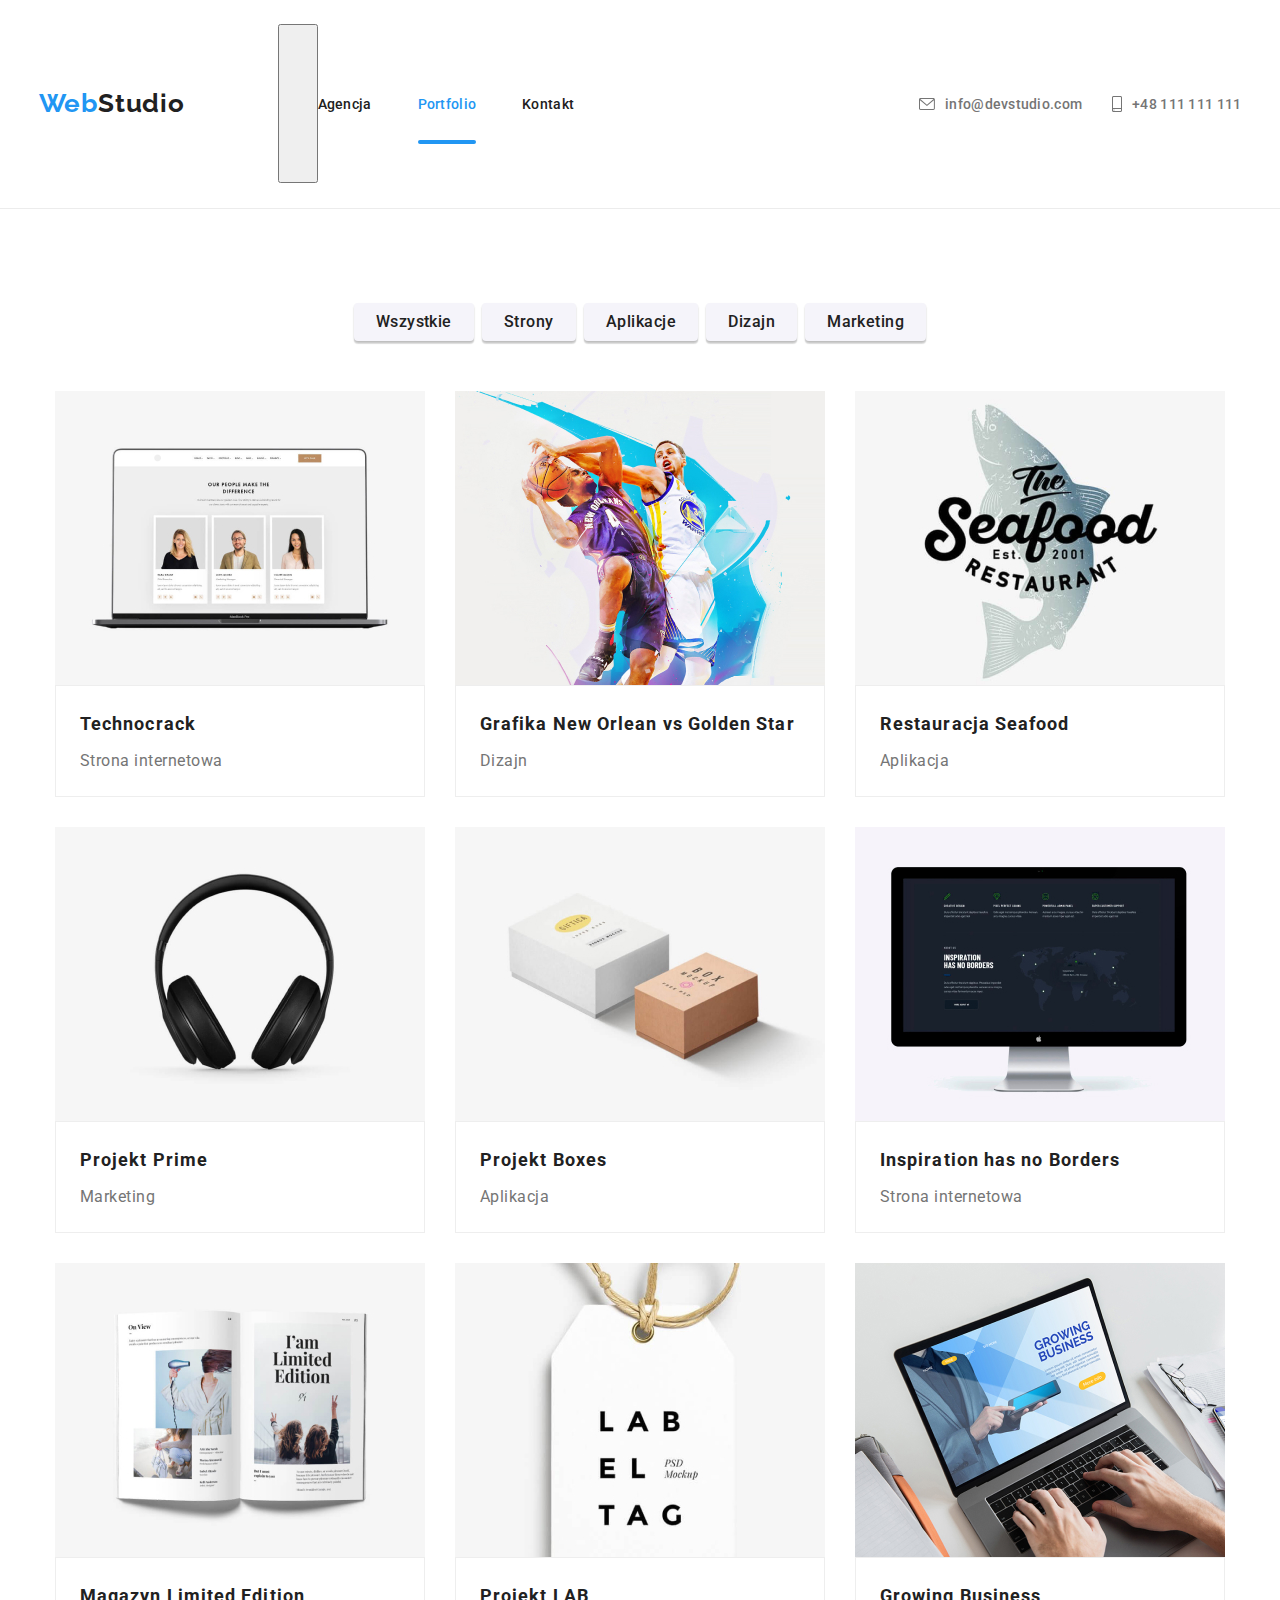
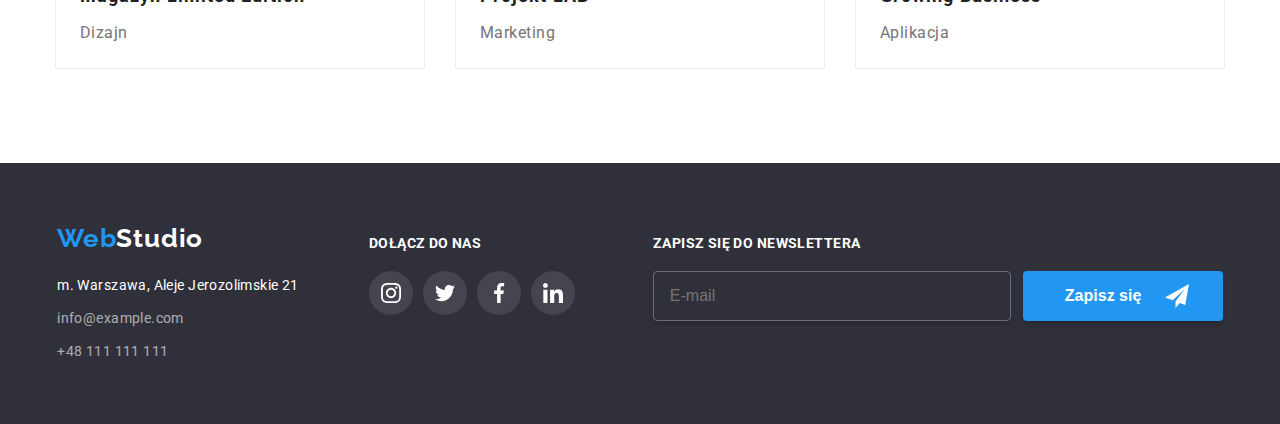
==== commit a734e165: "Update portfolio.html" ====
--- a/portfolio.html
+++ b/portfolio.html
@@ -24,8 +24,81 @@
       <div class="container">
         <nav class="navigation">
           <a class="logo logo--light" href="index.html"
-            ><span class="logo__accent-text">Web</span>Studio</a
-          >
+            ><span class="logo__accent-text">Web</span>Studio</a>
+
+          <!--MOBILE MENU-->
+          <div class="header__buttons">
+            <button
+              class="header__open"
+              aria-expanded="false"
+              aria-controls="menu"
+              type="button"
+              data-menu-button
+            >
+              <svg class="header__open-icon" width="24" heigth="16">
+                <use href="./images/burger-menu.svg#burger-menu"></use>
+              </svg>
+            </button>
+          </div>
+          <nav class="mobile-menu" data-menu>
+            <button
+              class="header-mobile__close"
+              aria-expanded="true"
+              aria-controls="header-mobile"
+              type="button"
+              data-menu-close
+            >
+            <svg class="header-mobile__close-icon" width="19px" height="19px">
+                  <use href="./images/icon-close.svg#icon-close"></use>
+                </svg>
+              
+            </button>
+            <ul class="mobile-menu__navigation-list">
+              <li class="header-mobile__item mobile-menu__navigation-item">
+                <a class="mobile-menu__navigation-link" href="./index.html">Agencja</a>
+              </li>
+              <li class="header-mobile__item mobile-menu__navigation-item">
+                <a class="mobile-menu__current" href="./portfolio.html">Portfolio</a>
+              </li>
+              <li class="header-mobile__item mobile-menu__navigation-item">
+                <a class="mobile-menu__navigation-link" href="#footer">Kontakt</a>
+              </li>
+            </ul>
+    
+            <ul class="mobile-menu__contact">
+              <li class="mobile-menu__contact-item">
+                <a
+                  class="mobile-menu__contact-link mobile-menu__contact-link--phone"
+                  href="tel:+48111111111"
+                ><span>+48 111 111 111</span>
+                </a>
+              </li>
+              <li class="mobile-menu__contact-item">
+                <a
+                  class="mobile-menu__contact-link mobile-menu__contact-link--mail"
+                  href="mailto:info@devstudio.com"
+                ><span>info@devstudio.com</span></a
+                >
+              </li>
+            </ul>
+    
+            <ul class="mobile-menu__social-links">
+              <li class="mobile-menu__social-links-item">
+                <a class="mobile-menu__social-links-link" href="#">Instagram</a>
+              </li>
+              <li class="mobile-menu__social-links-item">
+                <a class="mobile-menu__social-links-link" href="#">Twitter</a>
+              </li>
+              <li class="mobile-menu__social-links-item">
+                <a class="mobile-menu__social-links-link" href="#">Facebook</a>
+              </li>
+              <li class="mobile-menu__social-links-item">
+                <a class="mobile-menu__social-links-link" href="#">LinkedIn</a>
+              </li>
+              </ul>
+          </nav>
+          <!--END MOBILE MENU-->
+
           <ul class="navigation__list">
             <li class="navigation__item">
               <a class="navigation__link" href="./index.html">Agencja</a>
@@ -34,9 +107,10 @@
               <a class="current" href="./portfolio.html">Portfolio</a>
             </li>
             <li class="navigation__item">
-              <a class="navigation__link" href="/kontakt">Kontakt</a>
+              <a class="navigation__link" href="#footer">Kontakt</a>
             </li>
           </ul>
+
           <ul class="contact">
             <li class="contact__item">
               <a
@@ -61,22 +135,9 @@
               </a>
             </li>
           </ul>
-          <ul class="mobile-menu">
-            <li class="mobile-menu__item">
-              <button
-                type="button"
-                class="mobile-menu__button"
-                data-modal-open
-              >
-                <svg class="mobile-menu__icon" width="24px" height="16px">
-                  <use href="./images/icons.svg#icon-mobile-menu"></use>
-                </svg>
-              </button>
-            </li>
-          </ul>
-        </nav>
-      </div>
-    </header>
+          </nav>
+          </div>
+          </header>
 
     <main>
       <!--HERO-->
@@ -344,7 +405,7 @@
     </main>
 
     <!--FOOTER-->
-    <footer class="footer">
+    <footer class="footer" id="footer">
       <div class="container">
         <div class="contact-info">
           <a class="logo logo--dark" href="index.html"
@@ -449,7 +510,7 @@
     <!--END FOOTER-->
 
     <!--MOBILE MENU-->
-    <div class="mobile-menu is-hidden" data-modal>
+    <!-- <div class="mobile-menu is-hidden" data-modal>
       <div class="mobile-menu__modal">
         <button type="button" class="mobile-menu__close-btn" data-modal-close>
           <svg width="18px" height="18px" x="17px" y="500px">
@@ -500,9 +561,9 @@
             <a class="mobile-menu__social-links-link" href="#">LinkedIn</a>
           </li>
       </div>
-    </div>
+    </div> -->
     <!--END MOBILE MENU-->
 
-    <script src="./js/mobile-menu.js"></script>
+    <script src="./js/menu.js"></script>
   </body>
 </html>
